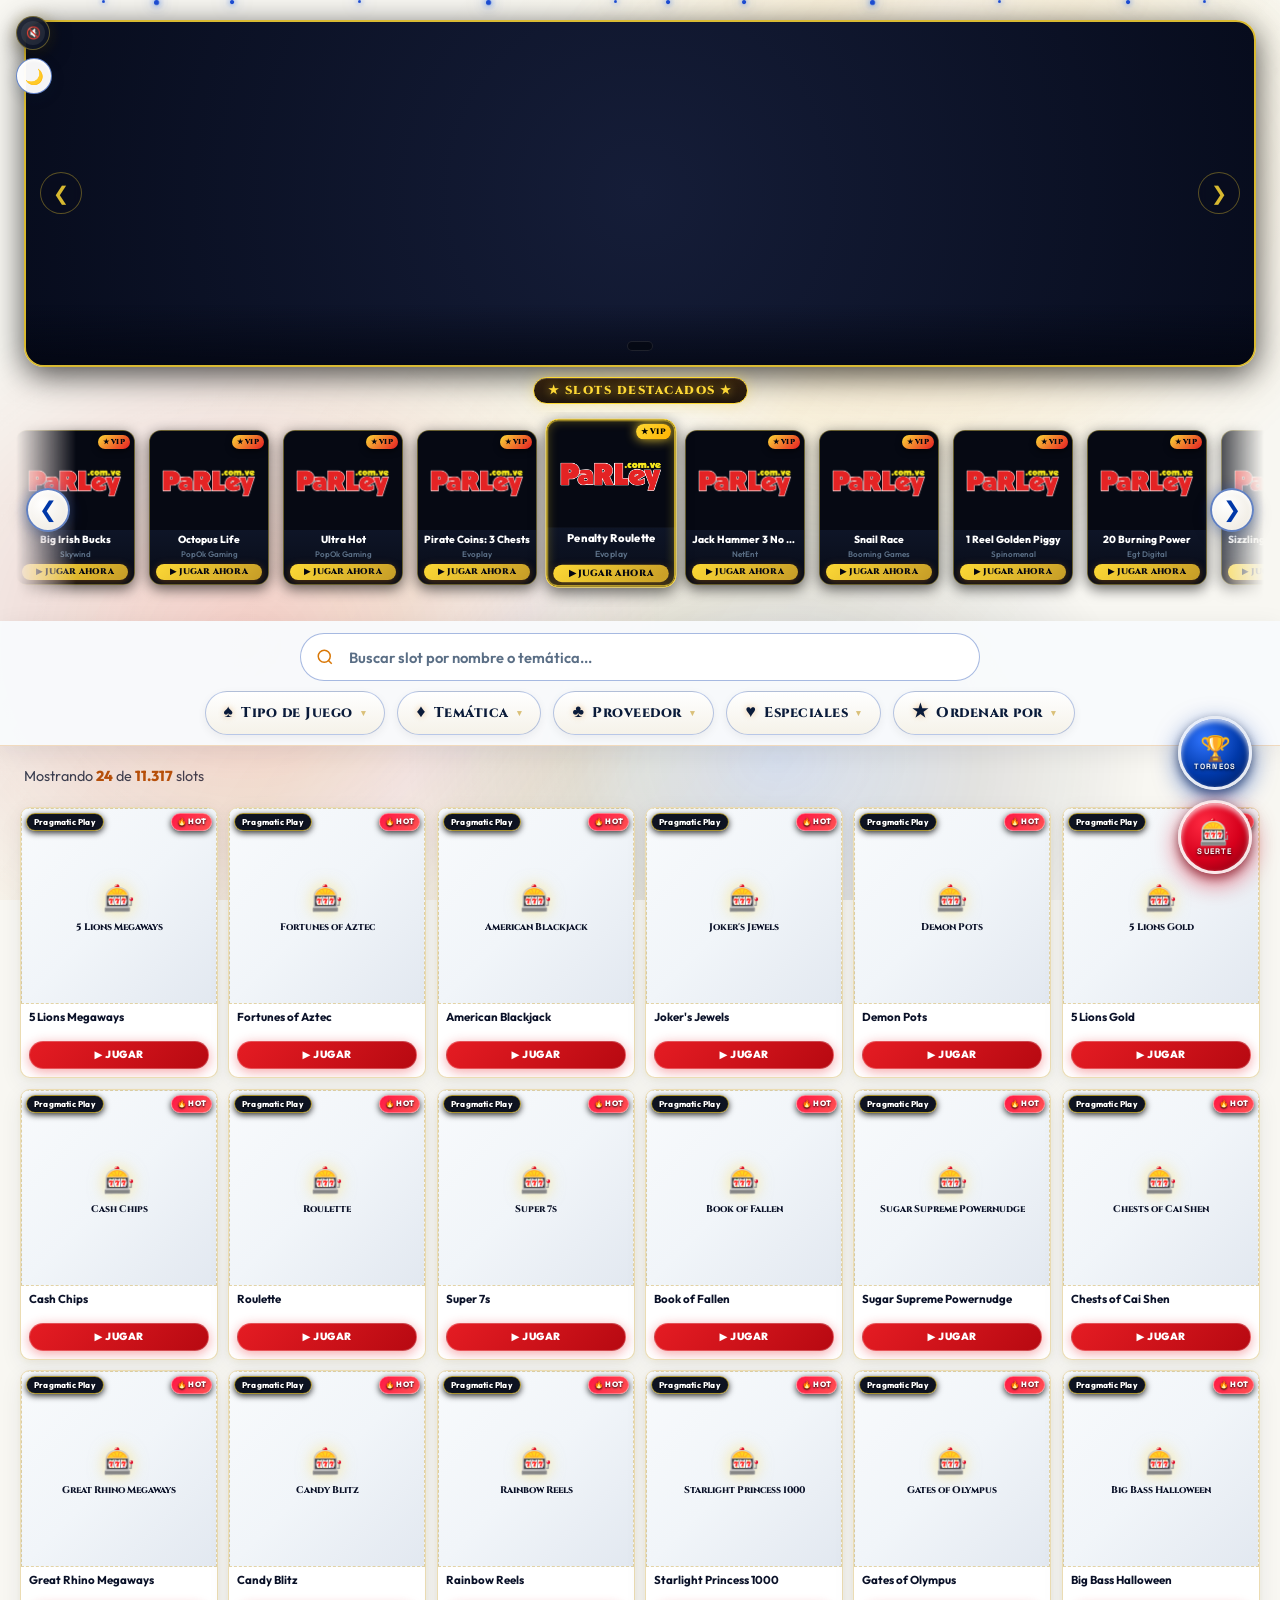
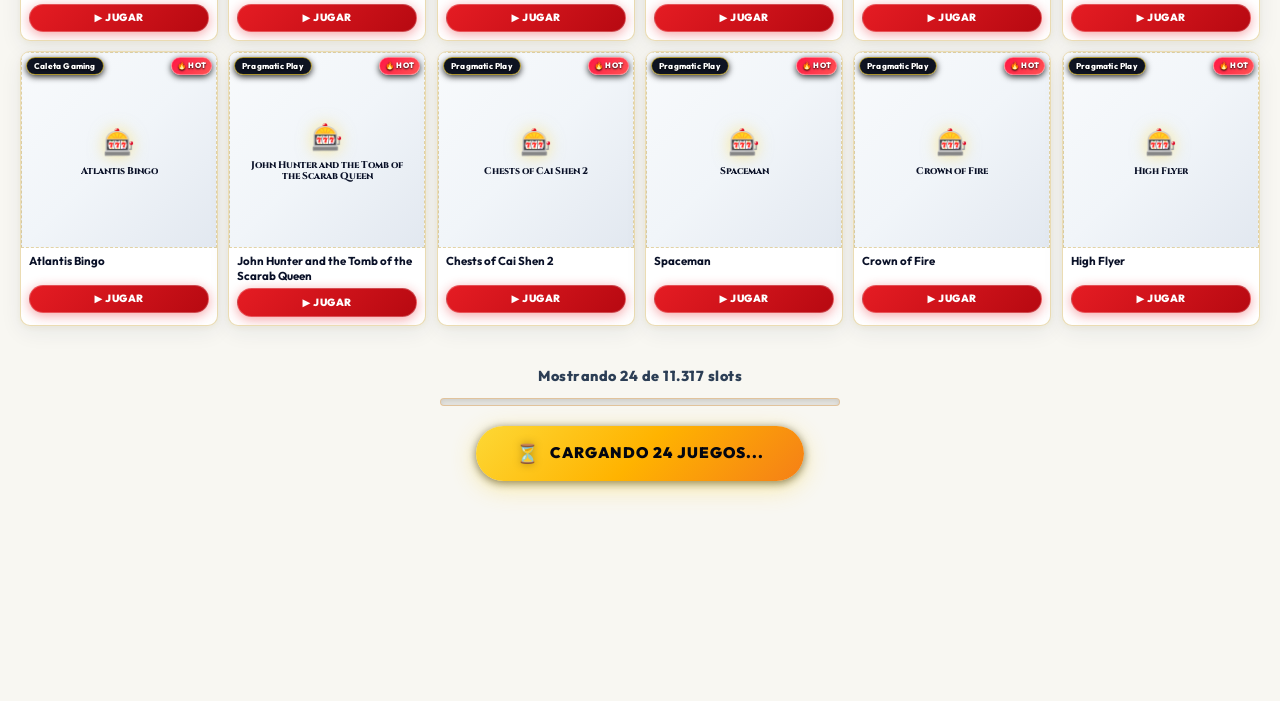
==== index.html @ 664b8c69 "chore: limpieza y correcciones de la revisión general 1. Workflow: sin ejecuciones simultáneas (conc" ====
<!DOCTYPE html>
<html lang="es">
<head>
  <meta charset="UTF-8">
  <meta name="viewport" content="width=device-width, initial-scale=1.0">
  <meta name="description" content="Parley.com.ve — Catálogo de slots de lujo. Encuentra tu tragamonedas favorito entre más de 2,000 títulos premium.">
  <title>Parley Slots — Catálogo Premium | Parley.com.ve</title>
  <link rel="shortcut icon" href="https://parley.la/themes/parley/assets/favicon.ico">
  <!-- ── Google Fonts: Cinzel (títulos), Outfit (UI), Space Grotesk (mono/logo) ── -->
  <link rel="preconnect" href="https://fonts.googleapis.com">
  <link rel="preconnect" href="https://fonts.gstatic.com" crossorigin>
  <link href="https://fonts.googleapis.com/css2?family=Cinzel:wght@700;800;900&family=Outfit:wght@400;500;600;700;800;900&family=Space+Grotesk:wght@700&display=swap" rel="stylesheet">


  <!-- ⚡ Inicialización Temprana de Tema (Anti-Parpadeo FOUC) -->
  <script>
    (function() {
      try {
        var savedTheme = localStorage.getItem('parley_theme');
        var isLight = savedTheme === 'light' || (!savedTheme && window.matchMedia && window.matchMedia('(prefers-color-scheme: light)').matches);
        if (isLight) {
          document.documentElement.setAttribute('data-theme', 'light');
        } else {
          document.documentElement.setAttribute('data-theme', 'dark');
        }
      } catch(e) {}
    })();
  </script>

  <!-- ⚡ Revelación Atómica Suave (Anti-Parpadeo FOUC & Cero Saltos) -->
  <script>
    (function() {
      function markReady() {
        if (document.body) document.body.classList.add('app-ready');
      }
      if (document.readyState === 'interactive' || document.readyState === 'complete') {
        setTimeout(markReady, 10);
      } else {
        document.addEventListener('DOMContentLoaded', markReady);
      }
      setTimeout(markReady, 250);
    })();
  </script>

  <!-- ⚡ Bootstrap Global Temprano de App (Blindaje de Clics Inmediatos) -->
  <script>
    window.App = window.App || {
      goSlide: function(){},
      nextSlide: function(){},
      prevSlide: function(){},
      filterByTag: function(){},
      filterByPopular: function(){},
      clearAll: function(){},
      openFortune: function(){},
      closeFortune: function(){},
      spinFortune: function(){},
      toggleAmbientAudio: function(){},
      toggleTheme: function(){},
      quickTournamentFilter: function(){},
      closeWelcomePopup: function(){}
    };
  </script>

  <style>
/* ══════════════════════════════════════════════════════════════
   PARLEY SLOTS — CATÁLOGO PREMIUM v3.0 (PRODUCTION STANDARD)
   - Sistema Dual de Tema: Modo Oscuro VIP & Modo Claro Ivory & Royal Gold
   - Atajo Flotante a Torneos Especiales con Scroll Cinemático
   - Badges de Proveedor de Ajuste Milimétrico y Truncado Seguro
   - Blindaje Anti-Fallas en Renderizado Móvil & Aceleración GPU 60-120 FPS
   ══════════════════════════════════════════════════════════════ */

/* ── RESET ────────────────────────────────────────────────── */
*,*::before,*::after{box-sizing:border-box;margin:0;padding:0}
html,body{overflow-x:hidden;max-width:100vw;width:100%;margin:0;padding:0}
body{opacity:0;transition:opacity 0.22s ease-in-out}
body.app-ready{opacity:1}

/* ── DESIGN TOKENS (MODO OSCURO / DEFAULT) ──────────────────── */
:root {
  --gold: #fdd835;
  --gold-metallic: linear-gradient(180deg, #ffe885 0%, #fdd835 40%, #c59b27 75%, #7a580a 100%);
  --gold-accent: #f59e0b;
  --red: #e51c23;
  --dark: #030611;
  --bg-page: #030611;
  --surface: rgba(13, 20, 38, 0.92);
  --surface-solid: #0d1426;
  --card-bg: rgba(13, 20, 38, 0.88);
  --card-border: rgba(212, 175, 55, 0.3);
  --card-shadow: 0 6px 18px rgba(0, 0, 0, 0.55);
  --card-hover-border: #fdd835;
  --card-hover-shadow: 0 14px 36px rgba(0,0,0,0.8), 0 0 20px rgba(253,216,53,0.35);
  --filter-bar-bg: rgba(3, 6, 17, 0.92);
  --filter-btn-bg: linear-gradient(180deg, rgba(30,15,40,0.95) 0%, rgba(13,20,38,0.95) 100%);
  --filter-btn-color: #e8d48b;
  --filter-btn-border: rgba(253, 216, 53, 0.4);
  --filter-dd-bg: linear-gradient(180deg, #121a30 0%, #0d1426 100%);
  --filter-dd-border: rgba(253, 216, 53, 0.4);
  --filter-dd-shadow: 0 24px 60px rgba(0,0,0,0.95), 0 0 40px rgba(0,0,0,0.5), 0 0 20px rgba(253,216,53,0.08);
  --search-box-bg: rgba(255, 255, 255, 0.07);
  --search-box-color: #ffffff;
  --search-box-border: rgba(253, 216, 53, 0.4);
  --search-focus-bg: rgba(255, 255, 255, 0.11);
  --gold-glow: rgba(253, 216, 53, 0.45);
  --red-glow: rgba(229, 28, 35, 0.55);
  --text-1: #ffffff;
  --text-2: rgba(248, 250, 252, 0.85);
  --text-3: rgba(248, 250, 252, 0.5);
  --scrollbar-track: rgba(4, 7, 18, 0.9);
  --max-w: 1400px;
}

/* ── DESIGN TOKENS (MODO CLARO — TEMPLO GRIEGO IMPERIAL & AZUL MYKONOS) ────── */
[data-theme="light"] {
  --dark: #f8f7f2;
  --bg-page: #f8f7f2;
  --bg-gradient: radial-gradient(circle at 50% 0%, #fbfaf6 0%, #f4f0e6 45%, #ece7dc 100%);
  --surface: rgba(255, 255, 255, 0.96);
  --surface-solid: #ffffff;
  --card-bg: #ffffff;
  --card-border: rgba(197, 155, 39, 0.35);
  --card-shadow: 0 6px 22px rgba(10, 37, 64, 0.07), 0 2px 6px rgba(197, 155, 39, 0.08);
  --card-hover-border: #0038a8;
  --card-hover-shadow: 0 14px 34px rgba(0, 56, 168, 0.14), 0 0 24px rgba(217, 119, 6, 0.28);
  --filter-bar-bg: rgba(248, 247, 242, 0.95);
  --filter-btn-bg: linear-gradient(180deg, #ffffff 0%, #f5f2e9 100%);
  --filter-btn-color: #0a1b3a;
  --filter-btn-border: rgba(0, 56, 168, 0.28);
  --filter-dd-bg: #ffffff;
  --filter-dd-border: rgba(0, 56, 168, 0.32);
  --filter-dd-shadow: 0 22px 50px rgba(10, 37, 64, 0.16), 0 0 20px rgba(197, 155, 39, 0.14);
  --search-box-bg: #ffffff;
  --search-box-color: #0a1b3a;
  --search-box-border: rgba(0, 56, 168, 0.35);
  --search-focus-bg: #ffffff;
  --gold-glow: rgba(217, 119, 6, 0.35);
  --blue-mykonos: #0038a8;
  --blue-mykonos-glow: rgba(0, 56, 168, 0.35);
  --red-glow: rgba(214, 0, 28, 0.35);
  --text-1: #0a1128;
  --text-2: #2c3e55;
  --text-3: #5a6e85;
  --scrollbar-track: rgba(235, 230, 220, 0.95);
}

/* ── BASE ─────────────────────────────────────────────────── */
body {
  font-family: 'Outfit', system-ui, sans-serif;
  background-color: var(--bg-page);
  color: var(--text-1);
  min-height: 100vh;
  line-height: 1.5;
  transition: background-color 0.3s ease, color 0.3s ease;
}
a{color:inherit;text-decoration:none}
button{cursor:pointer;border:none;background:none;font:inherit;color:inherit}
img{display:block;max-width:100%}
input,select{font:inherit;color:inherit}

/* ── SCROLLBAR ────────────────────────────────────────────── */
::-webkit-scrollbar{width:6px;height:6px}
::-webkit-scrollbar-track{background:var(--scrollbar-track)}
::-webkit-scrollbar-thumb{background:linear-gradient(180deg,#fdd835 0%,#e51c23 100%);border-radius:4px}

/* ── ATMÓSFERA VIP CASINO (OPCIÓN 1 - GPU ACCELERATED) ──────── */
.casino-atmosphere-wrap {
  position: fixed;
  inset: 0;
  width: 100vw;
  height: 100vh;
  overflow: hidden;
  pointer-events: none;
  z-index: 0;
}

.ambient-nebula {
  position: absolute;
  border-radius: 50%;
  pointer-events: none;
  transform: translate3d(0, 0, 0);
  backface-visibility: hidden;
  will-change: transform, opacity;
}

.nebula-gold {
  top: -140px;
  right: -100px;
  width: 900px;
  height: 700px;
  background: radial-gradient(ellipse at center, rgba(253, 216, 53, 0.20) 0%, rgba(245, 166, 35, 0.12) 30%, rgba(245, 166, 35, 0.04) 55%, rgba(3, 6, 17, 0) 70%);
  animation: orbitGold 16s ease-in-out infinite alternate;
}

.nebula-ruby {
  top: 30%;
  left: -180px;
  width: 850px;
  height: 750px;
  background: radial-gradient(ellipse at center, rgba(229, 28, 35, 0.18) 0%, rgba(183, 28, 28, 0.10) 35%, rgba(183, 28, 28, 0.03) 58%, rgba(3, 6, 17, 0) 70%);
  animation: orbitRuby 22s ease-in-out infinite alternate;
}

.nebula-sapphire {
  bottom: -160px;
  right: 10%;
  width: 750px;
  height: 600px;
  background: radial-gradient(ellipse at center, rgba(37, 99, 235, 0.16) 0%, rgba(15, 23, 42, 0.09) 38%, rgba(15, 23, 42, 0.03) 60%, rgba(3, 6, 17, 0) 70%);
  animation: orbitSapphire 18s ease-in-out infinite alternate;
}

.ambient-shimmer-beam {
  position: absolute;
  inset: -60%;
  width: 220%;
  height: 220%;
  background: linear-gradient(
    125deg,
    transparent 38%,
    rgba(253, 216, 53, 0.05) 47%,
    rgba(255, 255, 255, 0.09) 50%,
    rgba(253, 216, 53, 0.05) 53%,
    transparent 62%
  );
  pointer-events: none;
  will-change: transform;
  animation: sweepShimmer 12s cubic-bezier(0.4, 0, 0.2, 1) infinite;
}

/* Micro-chispas de Polvo Estelar — Rojo Rubí (Modo Oscuro VIP) & Azul Royale (Modo Claro) */
.gold-sparkle, .parley-sparkle {
  position: absolute;
  border-radius: 50%;
  background: #ff3344;
  box-shadow: 0 0 6px #ff1744, 0 0 14px rgba(229, 28, 35, 0.95), 0 0 22px rgba(213, 0, 0, 0.75);
  pointer-events: none;
  will-change: transform, opacity;
  animation: floatSparkle linear infinite;
  transition: background 0.4s ease, box-shadow 0.4s ease;
}
[data-theme="light"] .gold-sparkle, [data-theme="light"] .parley-sparkle {
  background: #1d4ed8;
  box-shadow: 0 0 6px #3b82f6, 0 0 14px rgba(29, 78, 216, 0.85), 0 0 20px rgba(30, 58, 138, 0.55);
}

@keyframes orbitGold {
  0%   { transform: translate3d(0, 0, 0) scale(1); opacity: 0.7; }
  50%  { transform: translate3d(-120px, 90px, 0) scale(1.2); opacity: 0.95; }
  100% { transform: translate3d(-50px, 160px, 0) scale(0.95); opacity: 0.65; }
}

@keyframes orbitRuby {
  0%   { transform: translate3d(0, 0, 0) scale(1); opacity: 0.65; }
  50%  { transform: translate3d(140px, -70px, 0) scale(1.18); opacity: 0.9; }
  100% { transform: translate3d(70px, 100px, 0) scale(0.92); opacity: 0.6; }
}

@keyframes orbitSapphire {
  0%   { transform: translate3d(0, 0, 0) scale(1); opacity: 0.55; }
  50%  { transform: translate3d(-90px, -80px, 0) scale(1.15); opacity: 0.8; }
  100% { transform: translate3d(80px, -40px, 0) scale(0.9); opacity: 0.55; }
}

@keyframes sweepShimmer {
  0%   { transform: translate3d(-60%, -60%, 0); opacity: 0; }
  12%  { opacity: 1; }
  45%  { transform: translate3d(35%, 35%, 0); opacity: 1; }
  58%  { transform: translate3d(60%, 60%, 0); opacity: 0; }
  100% { transform: translate3d(60%, 60%, 0); opacity: 0; }
}

@keyframes floatSparkle {
  0%   { transform: translate3d(0, 105vh, 0) scale(0.5); opacity: 0; }
  15%  { opacity: 0.95; }
  85%  { opacity: 0.95; }
  100% { transform: translate3d(30px, -10vh, 0) scale(1.3); opacity: 0; }
}

/* ══════════════════════════════════════════════════════════════
   PORTAL HEADER — Logo + Buscador
   ══════════════════════════════════════════════════════════════ */
.portal-header {
  position: relative;
  padding: 18px 24px 14px;
  text-align: center;
  z-index: 90;
}
.portal-logo-wrap {
  display: flex;
  justify-content: center;
  align-items: center;
  margin-bottom: 0;
}
.portal-logo-wrap img {
  height: 54px;
  width: auto;
  transform: translateZ(0);
}
.logo-fallback-brand{font-family:'Space Grotesk',sans-serif;font-weight:900;font-size:1.6rem;letter-spacing:-0.5px;display:flex;align-items:center}
.logo-brand-yellow{color:#fdd835;text-shadow:0 0 14px rgba(253,216,53,0.7)}
.logo-brand-red{color:#e51c23;text-shadow:0 0 14px rgba(229,28,35,0.7)}

/* ── HERO BANNER TOP ───────────────────────────────────────── */
.carousel-slide-link {
  display: block;
  width: 100%;
  height: 100%;
  cursor: pointer;
  text-decoration: none;
  transition: opacity 0.2s ease;
}
.carousel-slide-link:hover {
  opacity: 0.96;
}

/* ── UNIFIED POOL: SEARCH + FILTER BAR ─────────────────────── */
.filter-bar-sticky-wrapper {
  position: sticky;
  top: 0;
  z-index: 100;
  background: rgba(3, 6, 17, 0.96);
  border-bottom: 1px solid rgba(253, 216, 53, 0.2);
  box-shadow: 0 8px 32px rgba(0, 0, 0, 0.7);
  padding: 12px 0 10px;
  contain: layout style;
  transform: translateZ(0);
}
[data-theme="light"] .filter-bar-sticky-wrapper {
  background: rgba(248, 250, 252, 0.97);
  border-bottom: 1px solid rgba(217, 119, 6, 0.25);
  box-shadow: 0 6px 24px rgba(15, 23, 42, 0.08);
}
.portal-search-wrap {
  display: flex;
  justify-content: center;
  margin-bottom: 10px;
  padding: 0 20px;
}
.portal-search-box {
  position: relative;
  width: 100%;
  max-width: 680px;
}
.portal-search-box input {
  width: 100%;
  height: 48px;
  background: var(--search-box-bg);
  border: 1.5px solid var(--search-box-border);
  border-radius: 999px;
  padding: 0 46px 0 48px;
  color: var(--search-box-color);
  font-size: 0.92rem;
  font-weight: 600;
  transition: 0.25s ease;
}
.portal-search-box input:focus{
  outline: none;
  border-color: #fdd835;
  box-shadow: 0 0 28px var(--gold-glow);
  background: var(--search-focus-bg);
}
[data-theme="light"] .portal-search-box input:focus {
  border-color: #d97706;
}
.portal-search-box input::placeholder{color:var(--text-3)}
.portal-search-icon{position:absolute;left:16px;top:50%;transform:translateY(-50%);width:18px;height:18px;color:#fdd835;pointer-events:none}
[data-theme="light"] .portal-search-icon{color:#d97706}
.search-clear-btn {
  position: absolute;
  right: 14px;
  top: 50%;
  transform: translateY(-50%);
  width: 22px;
  height: 22px;
  border-radius: 50%;
  background: rgba(255,255,255,0.18);
  color: #fff;
  border: none;
  font-size: 11px;
  display: flex;
  align-items: center;
  justify-content: center;
  cursor: pointer;
  transition: background 0.2s ease;
}
[data-theme="light"] .search-clear-btn {
  background: rgba(0,0,0,0.08);
  color: #0a1128;
}
.search-clear-btn:hover {
  background: #e51c23;
  color: #fff;
}

.filter-bar {
  max-width: var(--max-w);
  margin: 0 auto;
  padding: 0 20px;
  display: flex;
  align-items: center;
  justify-content: center;
  gap: 12px;
  flex-wrap: wrap;
  position: relative;
}

.filter-btn {
  display: inline-flex;
  align-items: center;
  gap: 8px;
  padding: 9px 18px;
  border-radius: 999px;
  background: var(--filter-btn-bg);
  border: 1.5px solid var(--filter-btn-border);
  font-family: 'Cinzel', serif;
  font-size: 0.88rem;
  font-weight: 800;
  letter-spacing: 0.5px;
  cursor: pointer;
  transition: all 0.25s ease;
  position: relative;
  white-space: normal;
  word-break: normal;
  overflow-wrap: normal;
  hyphens: none;
  text-align: center;
  justify-content: center;
  line-height: 1.22;
  min-height: 44px;
  color: var(--filter-btn-color);
  text-shadow: 0 0 12px rgba(253,216,53,0.3);
  box-shadow: 0 4px 16px rgba(0,0,0,0.5), inset 0 1px 0 rgba(255,255,255,0.08);
}
[data-theme="light"] .filter-btn {
  text-shadow: none;
  box-shadow: 0 3px 10px rgba(15,23,42,0.06);
}
.filter-btn:hover {
  border-color: #fdd835;
  background: linear-gradient(180deg, rgba(50,25,60,0.98) 0%, rgba(20,28,50,0.98) 100%);
  color: #fdd835;
  text-shadow: 0 0 20px rgba(253,216,53,0.6);
  transform: translateY(-2px);
  box-shadow: 0 8px 24px rgba(0,0,0,0.6), 0 0 20px rgba(253,216,53,0.15), inset 0 1px 0 rgba(255,255,255,0.12);
}
[data-theme="light"] .filter-btn:hover {
  background: #ffffff;
  border-color: #d97706;
  color: #b45309;
  text-shadow: none;
  box-shadow: 0 6px 18px rgba(15,23,42,0.1), 0 0 14px rgba(217,119,6,0.15);
}
.filter-btn.active {
  border-color: #fdd835;
  background: linear-gradient(180deg, rgba(60,30,10,0.98) 0%, rgba(40,20,5,0.95) 100%);
  color: #fdd835;
  text-shadow: 0 0 18px rgba(253,216,53,0.7);
  box-shadow: 0 4px 20px rgba(0,0,0,0.5), 0 0 24px rgba(253,216,53,0.25), inset 0 1px 0 rgba(253,216,53,0.2);
}
[data-theme="light"] .filter-btn.active {
  background: linear-gradient(180deg, #fffbeb 0%, #fef3c7 100%);
  border-color: #d97706;
  color: #b45309;
  text-shadow: none;
  box-shadow: 0 4px 16px rgba(217,119,6,0.25);
}
.filter-btn .filter-icon {
  font-size: 1.1rem;
  filter: drop-shadow(0 0 4px rgba(253,216,53,0.5));
}
[data-theme="light"] .filter-btn .filter-icon {
  filter: drop-shadow(0 0 3px rgba(217,119,6,0.4));
}
.filter-btn .filter-arrow {
  font-size: 0.55rem;
  opacity: 0.6;
  transition: transform 0.2s ease;
  color: #c59b27;
}
.filter-btn.open .filter-arrow{transform:rotate(180deg)}

.filter-count-badge {
  display: inline-flex;
  align-items: center;
  justify-content: center;
  width: 20px;
  height: 20px;
  border-radius: 50%;
  background: linear-gradient(135deg, #fdd835 0%, #e51c23 100%);
  color: #fff;
  font-family: 'Outfit', sans-serif;
  font-size: 0.6rem;
  font-weight: 900;
  box-shadow: 0 2px 8px rgba(229,28,35,0.5);
}

.filter-dropdown {
  position: absolute;
  top: calc(100% + 10px);
  left: 50%;
  transform: translateX(-50%);
  min-width: 240px;
  max-width: 320px;
  background: var(--filter-dd-bg);
  border: 1.5px solid var(--filter-dd-border);
  border-radius: 16px;
  padding: 8px;
  z-index: 300;
  box-shadow: var(--filter-dd-shadow);
  display: none;
  animation: dropdownIn 0.22s ease;
  max-height: 340px;
  overflow-y: auto;
  scrollbar-width: thin;
  scrollbar-color: rgba(253,216,53,0.55) transparent;
}
.filter-dropdown.open{display:block}
@keyframes dropdownIn{from{opacity:0;transform:translateX(-50%) translateY(-10px)}to{opacity:1;transform:translateX(-50%) translateY(0)}}
.filter-dropdown::-webkit-scrollbar{width:4px}
.filter-dropdown::-webkit-scrollbar-track{background:transparent;margin:8px 0}
.filter-dropdown::-webkit-scrollbar-thumb{background:rgba(253,216,53,0.55);border-radius:999px}
.filter-dropdown::-webkit-scrollbar-thumb:hover{background:rgba(253,216,53,0.9)}

.dd-option {
  display: flex;
  align-items: center;
  gap: 10px;
  padding: 10px 14px;
  border-radius: 10px;
  cursor: pointer;
  transition: 0.2s ease;
  font-family: 'Cinzel', serif;
  font-size: 0.8rem;
  font-weight: 700;
  color: var(--text-2);
  user-select: none;
}
.dd-option:hover{
  background: rgba(253,216,53,0.14);
  color: #fff;
  text-shadow: 0 0 10px rgba(253,216,53,0.6);
  transform: translateX(4px);
}
.dd-option.selected{
  background: linear-gradient(90deg, rgba(253,216,53,0.22) 0%, rgba(229,28,35,0.12) 100%);
  color: #fdd835;
  border-left: 3px solid #fdd835;
  font-weight: 800;
}
.dd-option input[type="checkbox"]{
  appearance: none;
  -webkit-appearance: none;
  width: 16px;
  height: 16px;
  border: 1.5px solid rgba(253,216,53,0.5);
  border-radius: 4px;
  background: rgba(0,0,0,0.4);
  cursor: pointer;
  position: relative;
  flex-shrink: 0;
  transition: 0.2s ease;
}
.dd-option input[type="checkbox"]:checked{
  background: #fdd835;
  border-color: #fdd835;
  box-shadow: 0 0 8px var(--gold-glow);
}
.dd-option input[type="checkbox"]:checked::after{
  content: '✓';
  position: absolute;
  top: 50%;
  left: 50%;
  transform: translate(-50%,-50%);
  color: #030611;
  font-size: 11px;
  font-weight: 900;
}

/* Submenu navigation & transitions */
.dd-submenu-enter{animation:submenuFadeIn 0.22s cubic-bezier(0.16,1,0.3,1) forwards}
@keyframes submenuFadeIn{from{opacity:0;transform:translateX(8px)}to{opacity:1;transform:translateX(0)}}
.dd-option.dd-back{color:rgba(253,216,53,0.7);font-size:0.75rem;border-bottom:1px solid rgba(253,216,53,0.1);margin-bottom:4px;padding-bottom:12px}
.dd-option.dd-back:hover{background:rgba(253,216,53,0.05);color:#fdd835}
.dd-option.dd-has-sub{justify-content:space-between}
.dd-option.dd-has-sub:hover{background:rgba(253,216,53,0.1);color:#fff}

/* ══════════════════════════════════════════════════════════════
   HERO CAROUSEL — MARCO DORADO RESPONSIVE Y FLUIDO FULL-FRAME (ZERO-CLS)
   ══════════════════════════════════════════════════════════════ */
.hero-carousel-wrap{max-width:var(--max-w);margin:20px auto 0;padding:0 24px;width:100%;contain:layout style}
.hero-carousel{
  position:relative;
  width:100%;
  /* Proporción fija = el banner se ve completo, sin recortes, en cualquier ancho.
     PC / tablet: 32:9 (diseñar a 2560×720)  ·  Celular ≤600px: 16:9 (1280×720) */
  aspect-ratio:32/9;
  height:auto;
  min-height:0;
  border-radius:20px;
  overflow:hidden;
  border:2px solid rgba(253,216,53,0.85);
  box-shadow:0 8px 32px rgba(0, 0, 0, 0.7);
  touch-action:pan-y;
  user-select:none;
  background:radial-gradient(circle at center, #151d38 0%, #070c1d 100%);
  contain:layout style;
  transform:translateZ(0);
}
body.app-ready .carousel-skeleton {
  display: none !important;
}
.carousel-skeleton{
  position:absolute;
  inset:0;
  width:100%;
  height:100%;
  display:flex;
  align-items:center;
  justify-content:center;
  background:linear-gradient(90deg, rgba(255,255,255,0) 0%, rgba(253,216,53,0.06) 50%, rgba(255,255,255,0) 100%);
  background-size:200% 100%;
  animation:skeletonShimmer 2.2s infinite ease-in-out;
  z-index:2;
  pointer-events:none;
}
.carousel-slides{display:flex;width:100%;height:100%;transition:transform 0.5s cubic-bezier(0.25,1,0.5,1);will-change:transform}
.carousel-slide{flex:0 0 100%;width:100%;min-width:100%;max-width:100%;height:100%;position:relative;overflow:hidden;display:block;padding:0}
.carousel-banner-img{width:100%;height:100%;object-fit:cover;object-position:center;display:block;user-select:none;-webkit-user-drag:none;transition:opacity 0.25s ease}

/* Sombra gradiente inferior para legibilidad */
.carousel-overlay-bottom{position:absolute;bottom:0;left:0;right:0;height:60px;background:linear-gradient(to top,rgba(3,6,17,0.75) 0%,rgba(3,6,17,0) 100%);pointer-events:none;z-index:5}

/* Dots — centrados sobre la imagen con resguardo */
.carousel-nav{position:absolute;bottom:14px;left:50%;transform:translateX(-50%);display:flex;gap:8px;z-index:10;padding:4px 12px;border-radius:999px;background:rgba(0,0,0,0.35);backdrop-filter:blur(4px);border:1px solid rgba(255,255,255,0.1)}
.carousel-dot{width:10px;height:10px;border-radius:50%;background:rgba(255,255,255,0.45);cursor:pointer;transition:all 0.25s ease;border:1px solid rgba(255,255,255,0.2)}
.carousel-dot.active{width:28px;border-radius:999px;background:#fdd835;box-shadow:0 0 12px var(--gold-glow);border-color:#fdd835}

/* Flechas laterales de navegación */
.carousel-arrow{position:absolute;top:50%;transform:translateY(-50%);width:42px;height:42px;border-radius:50%;background:rgba(10,15,30,0.65);color:#fdd835;border:1px solid rgba(253,216,53,0.4);display:flex;align-items:center;justify-content:center;font-size:1.2rem;cursor:pointer;z-index:12;transition:all 0.25s ease;opacity:0.85;backdrop-filter:blur(4px)}
.carousel-arrow:hover{opacity:1;background:rgba(253,216,53,0.25);color:#fff;border-color:#fdd835;transform:translateY(-50%) scale(1.08)}
.carousel-arrow.prev{left:14px}
.carousel-arrow.next{right:14px}

/* ══════════════════════════════════════════════════════════════
   CARRUSEL DE SLOTS DESTACADOS — DESPLAZAMIENTO LIBRE (TOUCH & DRAG)
   ══════════════════════════════════════════════════════════════ */
.featured-slots-section {
  width: 100%;
  max-width: var(--max-w);
  margin: 10px auto 14px;
  padding: 0 16px;
  position: relative;
  z-index: 85;
}

.featured-slots-header {
  display: flex;
  align-items: center;
  justify-content: center;
  margin-bottom: 8px;
  width: 100%;
}

.featured-badge-title {
  display: inline-flex;
  align-items: center;
  gap: 6px;
  padding: 4px 14px;
  border-radius: 999px;
  background: linear-gradient(180deg, rgba(45,25,5,0.95) 0%, rgba(20,10,2,0.95) 100%);
  border: 1.5px solid #fdd835;
  box-shadow: 0 0 14px rgba(253,216,53,0.35), inset 0 1px 0 rgba(255,255,255,0.2);
  font-family: 'Cinzel', serif;
  font-size: 0.72rem;
  font-weight: 900;
  letter-spacing: 1.5px;
  color: #fdd835;
  text-transform: uppercase;
  text-shadow: 0 0 10px rgba(253,216,53,0.6);
}

.featured-free-scroll-container {
  width: 100%;
  overflow-x: auto;
  overflow-y: hidden;
  scroll-behavior: auto;
  scrollbar-width: none;
  cursor: grab;
  padding: 10px 4px 14px;
  user-select: none;
  -webkit-user-select: none;
  -webkit-touch-callout: none;
  touch-action: pan-y;
  overscroll-behavior-x: contain;
  /* Máscara de niebla lateral para entrada y salida ultra-armónica */
  -webkit-mask-image: linear-gradient(to right, transparent 0%, #000 36px, #000 calc(100% - 36px), transparent 100%);
  mask-image: linear-gradient(to right, transparent 0%, #000 36px, #000 calc(100% - 36px), transparent 100%);
}
@media (min-width: 768px) {
  .featured-free-scroll-container {
    -webkit-mask-image: linear-gradient(to right, transparent 0%, #000 60px, #000 calc(100% - 60px), transparent 100%);
    mask-image: linear-gradient(to right, transparent 0%, #000 60px, #000 calc(100% - 60px), transparent 100%);
  }
}
.featured-free-scroll-container::-webkit-scrollbar {
  display: none;
}
.featured-free-scroll-container.is-dragging {
  cursor: grabbing;
  scroll-behavior: auto;
}

.featured-free-track {
  display: inline-flex;
  gap: 14px;
  align-items: center;
  white-space: nowrap;
  padding: 8px 4px;
}

.featured-card {
  flex: 0 0 120px;
  width: 120px;
  height: 155px;
  border-radius: 12px;
  background: rgba(13, 20, 38, 0.94);
  border: 1.5px solid rgba(253, 216, 53, 0.35);
  overflow: hidden;
  position: relative;
  cursor: pointer;
  box-shadow: 0 4px 14px rgba(0,0,0,0.6);
  transition: transform 0.28s cubic-bezier(0.16, 1, 0.3, 1), border-color 0.25s ease;
  white-space: normal;
  will-change: transform;
  transform: translate3d(0, 0, 0);
  backface-visibility: hidden;
  -webkit-backface-visibility: hidden;
}

/* 🌟 Halo dorado de alto rendimiento mediante pseudo-elemento ::after con GPU compositing puro (0ms repaint) */
.featured-card::after {
  content: '';
  position: absolute;
  inset: 0;
  border-radius: 10px;
  border: 1.5px solid #fdd835;
  box-shadow: 0 0 18px rgba(253, 216, 53, 0.75), inset 0 0 10px rgba(253, 216, 53, 0.3);
  opacity: 0;
  pointer-events: none;
  transition: opacity 0.25s ease;
  will-change: opacity;
}

.featured-card.in-spotlight {
  transform: scale(1.09) translateY(-4px) translateZ(0);
  border-color: #fdd835;
  z-index: 10;
}

.featured-card.in-spotlight::after {
  opacity: 1;
}

.featured-card.in-spotlight .featured-badge-star {
  background: linear-gradient(135deg, #fdd835 0%, #ffb300 100%);
  color: #000;
  box-shadow: 0 0 10px rgba(253, 216, 53, 0.9);
}

.featured-card:hover {
  transform: translateY(-4px) scale(1.07) translateZ(0);
  border-color: #fdd835;
  z-index: 11;
}

.featured-card:hover::after {
  opacity: 0.85;
}

.featured-card-img-wrap {
  position: relative;
  width: 100%;
  height: 65%;
  overflow: hidden;
  background: #060913;
}

.featured-card-img {
  width: 100%;
  height: 100%;
  object-fit: cover;
  object-position: center;
  transition: transform 0.4s ease;
}

.featured-card:hover .featured-card-img {
  transform: scale(1.06);
}

.featured-badge-star {
  position: absolute;
  top: 4px;
  right: 4px;
  background: linear-gradient(135deg, #fdd835 0%, #e51c23 100%);
  color: #030611;
  font-family: 'Cinzel', serif;
  font-size: 0.45rem;
  font-weight: 900;
  padding: 1.5px 5px;
  border-radius: 999px;
  box-shadow: 0 2px 6px rgba(0,0,0,0.6);
  z-index: 5;
  letter-spacing: 0.3px;
}

.featured-card-body {
  padding: 4px 6px;
  display: flex;
  flex-direction: column;
  justify-content: space-between;
  height: 35%;
  background: linear-gradient(180deg, rgba(13,20,38,0.95) 0%, rgba(7,11,22,0.98) 100%);
}

.featured-card-title {
  font-family: 'Outfit', sans-serif;
  font-size: 0.64rem;
  font-weight: 800;
  color: #fff;
  white-space: nowrap;
  overflow: hidden;
  text-overflow: ellipsis;
  text-align: center;
  line-height: 1.1;
}

.featured-card:hover .featured-card-title {
  color: #fdd835;
  text-shadow: 0 0 8px rgba(253,216,53,0.5);
}

.featured-card-prov {
  font-size: 0.50rem;
  color: var(--text-3);
  text-align: center;
  font-weight: 600;
  white-space: nowrap;
  overflow: hidden;
  text-overflow: ellipsis;
  margin-top: 1px;
}

.featured-play-btn {
  display: flex;
  align-items: center;
  justify-content: center;
  width: 100%;
  padding: 4px 2px;
  margin-top: 2px;
  background: linear-gradient(135deg, #fdd835 0%, #c59b27 100%);
  color: #030611;
  border-radius: 999px;
  font-family: 'Cinzel', serif;
  font-size: 0.52rem;
  font-weight: 900;
  text-align: center;
  letter-spacing: 0.2px;
  white-space: nowrap;
  overflow: hidden;
  text-overflow: ellipsis;
  line-height: 1;
  box-shadow: 0 2px 8px var(--gold-glow);
  transition: all 0.22s ease;
}

.featured-play-btn:hover {
  transform: scale(1.04);
  box-shadow: 0 4px 14px rgba(253,216,53,0.8);
  background: linear-gradient(135deg, #fff59d 0%, #fdd835 100%);
}

@media (max-width: 768px) {
  .featured-card {
    flex: 0 0 100px;
    width: 100px;
    height: 135px;
  }
}

@media (max-width: 480px) {
  .featured-card {
    flex: 0 0 92px;
    width: 92px;
    height: 128px;
  }
  .featured-card-body {
    padding: 3px 4px;
  }
  .featured-card-title {
    font-size: 0.58rem;
  }
  .featured-card-prov {
    font-size: 0.46rem;
  }
  .featured-play-btn {
    font-size: 0.47rem;
    padding: 3px 2px;
    letter-spacing: 0px;
    white-space: nowrap;
  }
}


/* ── BUTTONS ──────────────────────────────────────────────── */
.btn{display:inline-flex;align-items:center;justify-content:center;gap:8px;padding:10px 22px;border-radius:999px;font-size:0.88rem;font-weight:800;transition:0.25s ease;white-space:nowrap;text-transform:uppercase;letter-spacing:0.5px}
.btn-primary{background:linear-gradient(135deg,#e51c23 0%,#b70911 100%);color:#fff;box-shadow:0 4px 20px var(--red-glow);border:1px solid rgba(255,255,255,0.25)}
.btn-primary:hover{transform:translateY(-2px);box-shadow:0 6px 28px rgba(229,28,35,0.8)}
.btn-gold{background:var(--gold-metallic);color:#040712;font-weight:900;box-shadow:0 4px 20px var(--gold-glow)}
.btn-gold:hover{transform:translateY(-2px);box-shadow:0 6px 28px rgba(253,216,53,0.8)}

/* ══════════════════════════════════════════════════════════════
   RESULTS BAR & CHIPS
   ══════════════════════════════════════════════════════════════ */
.results-bar{max-width:var(--max-w);margin:0 auto;padding:20px 24px 12px;display:flex;flex-wrap:wrap;align-items:center;gap:12px}
.result-count{font-size:0.9rem;color:var(--text-2)}
.result-count strong{color:#fdd835;font-weight:800}
[data-theme="light"] .result-count strong{color:#b45309}
.active-chips{display:flex;flex-wrap:wrap;gap:8px;align-items:center;flex:1}
.chip{display:inline-flex;align-items:center;gap:6px;padding:5px 12px;background:rgba(253,216,53,0.13);border:1px solid rgba(253,216,53,0.4);border-radius:999px;font-size:0.78rem;font-weight:700;color:#fdd835}
[data-theme="light"] .chip{background:rgba(217,119,6,0.12);border-color:rgba(217,119,6,0.35);color:#b45309}
.chip-x{width:16px;height:16px;border-radius:50%;display:inline-flex;align-items:center;justify-content:center;background:rgba(255,255,255,0.18);font-size:0.65rem;cursor:pointer;transition:0.2s ease}
[data-theme="light"] .chip-x{background:rgba(0,0,0,0.08);color:#0a1128}
.chip-x:hover{background:#e51c23;color:#fff}
.chip--clear-all{background:rgba(229,28,35,0.15);border-color:rgba(229,28,35,0.5);color:#e51c23;cursor:pointer}
.chip--clear-all:hover{background:rgba(229,28,35,0.3)}

/* ══════════════════════════════════════════════════════════════
   SLOTS GRID — Experimento 35% Micro-Cards (7 cols Desktop / 3 cols Móvil)
   ══════════════════════════════════════════════════════════════ */
.grid-wrap{max-width:var(--max-w);margin:0 auto;padding:8px 20px 140px}
.grid{display:grid;grid-template-columns:repeat(7,1fr);gap:12px}

@media(max-width:1400px){
  .grid{grid-template-columns:repeat(6,1fr);gap:10px}
}
@media(max-width:1024px){
  .grid{grid-template-columns:repeat(4,1fr);gap:10px}
}

/* ── CARD 35% MICRO-SCALE ─────────────────────────────────── */
.card {
  background: var(--card-bg);
  border: 1px solid var(--card-border);
  border-radius: 10px;
  overflow: hidden;
  transition: transform 0.2s cubic-bezier(0.16, 1, 0.3, 1), border-color 0.2s ease, box-shadow 0.2s ease;
  position: relative;
  box-shadow: var(--card-shadow);
  display: flex;
  flex-direction: column;
  contain: layout paint style;
  transform: translateZ(0);
  will-change: transform;
  backface-visibility: hidden;
}
.card.card-enter {
  animation: cardAppear 0.35s ease both;
}
.card:hover{
  transform: translateY(-4px) scale(1.025);
  border-color: var(--card-hover-border);
  box-shadow: var(--card-hover-shadow);
}
@keyframes cardAppear{from{opacity:0;transform:translateY(16px) scale(0.96)}to{opacity:1;transform:translateY(0) scale(1)}}

/* ── BLINDAJE DE FLUIDEZ 120 FPS EN SCROLLBAR ───────── */
html {
  scroll-behavior: auto !important;
}

/* [CORRECCIÓN IMÁGENES] 1:1 Image Wrapper — Suavizado HD por GPU */
.card-img-wrap {
  position: relative;
  aspect-ratio: 1 / 1;
  background: #090e1a;
  overflow: hidden;
  flex-shrink: 0;
}
[data-theme="light"] .card-img-wrap {
  background: #e2e8f0;
}
.card-img {
  width: 100%;
  height: 100%;
  object-fit: cover;
  object-position: center center;
  display: block;
  /* Suavizado bilineal/bicúbico nativo por GPU */
  image-rendering: auto;
  transform: translateZ(0);
  backface-visibility: hidden;
  transition: transform 0.45s ease, opacity 0.3s ease;
}
.card:hover .card-img{transform:scale(1.06) translateZ(0)}

/* 🎰 Placeholder de Lujo Blindado (Fallback 404 o Red Lenta) */
.card-img-placeholder {
  position: absolute;
  inset: 0;
  display: none;
  flex-direction: column;
  align-items: center;
  justify-content: center;
  gap: 4px;
  background: linear-gradient(135deg, #0f172a 0%, #1e1b4b 50%, #31103f 100%);
  color: #fdd835;
  font-size: 0.65rem;
  font-weight: 800;
  text-align: center;
  padding: 8px;
  z-index: 1;
  border: 1px dashed rgba(253,216,53,0.3);
}
[data-theme="light"] .card-img-placeholder {
  background: linear-gradient(135deg, #f8fafc 0%, #f1f5f9 50%, #e2e8f0 100%);
  color: #b45309;
  border: 1px dashed rgba(197,155,39,0.4);
}
.card-img-placeholder-icon {
  font-size: 1.6rem;
  filter: drop-shadow(0 0 8px rgba(253,216,53,0.5));
}
.card-img-placeholder-title {
  font-family: 'Cinzel', serif;
  font-size: 0.6rem;
  color: #ffffff;
  line-height: 1.18;
  max-width: 90%;
  display: -webkit-box;
  -webkit-line-clamp: 2;
  -webkit-box-orient: vertical;
  overflow: hidden;
}
[data-theme="light"] .card-img-placeholder-title {
  color: #0a1128;
}

/* Provider & Status Badges — Flexbox Bar con Ajuste Milimétrico y 0 Solapamientos */
.card-badges-bar {
  position: absolute;
  top: 5px;
  left: 5px;
  right: 5px;
  z-index: 5;
  display: flex;
  align-items: center;
  justify-content: space-between;
  gap: 4px;
  pointer-events: none;
}

.card-provider-badge {
  position: relative;
  top: auto;
  left: auto;
  flex: 0 1 auto;
  max-width: fit-content;
  min-width: 0;
  background: rgba(5, 10, 24, 0.96);
  border: 1px solid rgba(253, 216, 53, 0.65);
  border-radius: 999px;
  padding: 1.8px 7px;
  font-size: 0.52rem;
  font-weight: 800;
  color: #ffffff;
  letter-spacing: 0.2px;
  white-space: nowrap;
  overflow: hidden;
  text-overflow: ellipsis;
  box-shadow: 0 2px 6px rgba(0, 0, 0, 0.8);
  text-shadow: 0 1px 2px rgba(0, 0, 0, 0.9);
}

/* HOT badge — Flexbox item */
.badge-hot{position:relative;top:auto;right:auto;flex:0 0 auto;background:linear-gradient(135deg,#ff1744 0%,#ff5252 100%);color:#ffffff;font-size:0.48rem;font-weight:900;padding:1.8px 5px;border-radius:999px;text-transform:uppercase;letter-spacing:0.3px;border:1px solid rgba(255,255,255,0.35);box-shadow:0 2px 6px rgba(0,0,0,0.8);text-shadow:0 1px 2px rgba(0,0,0,0.9);animation:pulseHot 2s infinite;white-space:nowrap;transform:translateZ(0)}
@keyframes pulseHot{0%,100%{transform:scale(1)}50%{transform:scale(1.08)}}

/* NUEVO badge — Flexbox item */
.badge-new{position:relative;top:auto;right:auto;flex:0 0 auto;background:linear-gradient(135deg,#00e676 0%,#00b0ff 100%);color:#030a1c;font-size:0.48rem;font-weight:900;padding:1.8px 5px;border-radius:999px;text-transform:uppercase;letter-spacing:0.3px;border:1px solid rgba(255,255,255,0.45);box-shadow:0 2px 6px rgba(0,0,0,0.8);animation:pulseNew 2.5s ease-in-out infinite;white-space:nowrap;transform:translateZ(0)}
@keyframes pulseNew{0%,100%{transform:scale(1)}50%{transform:scale(1.06)}}

/* Card body — Micro-escalado y simetría perfecta */
.card-body{padding:6px 8px 8px;display:flex;flex-direction:column;gap:5px;flex:1;min-width:0}
.card-name{font-size:clamp(0.68rem, 0.9vw, 0.75rem);font-weight:700;color:var(--text-1);display:-webkit-box;-webkit-line-clamp:2;-webkit-box-orient:vertical;overflow:hidden;line-height:1.25;min-height:2.2em;transition:color 0.22s ease}
.card:hover .card-name{color:#fdd835}
[data-theme="light"] .card:hover .card-name{color:#b45309}

/* JUGAR button — siempre visible en micro-escala */
.btn-play-always{display:block;width:100%;padding:5.5px 0;background:linear-gradient(135deg,#e51c23 0%,#b70911 100%);color:#fff;border-radius:999px;font-size:0.65rem;font-weight:900;letter-spacing:0.5px;text-transform:uppercase;text-align:center;box-shadow:0 2.5px 12px rgba(229,28,35,0.4);border:1px solid rgba(255,255,255,0.25);transition:0.25s ease}
.btn-play-always:hover{transform:scale(1.03);box-shadow:0 4px 18px rgba(229,28,35,0.8)}

/* ── EMPTY STATE ──────────────────────────────────────────── */
.empty-state{text-align:center;padding:60px 24px;color:var(--text-3);display:none}
.empty-state.visible{display:block}
.empty-icon{font-size:3rem;margin-bottom:14px}
.empty-state h3{font-size:1.2rem;color:var(--text-2);margin-bottom:8px}
.empty-state p{font-size:0.9rem;margin-bottom:20px}

/* ── VIP LOAD MORE & CATALOG PROGRESS BAR (PARADIGMA 2: CONTROL TOTAL) ── */
.catalog-load-more-wrap {
  display: flex;
  flex-direction: column;
  align-items: center;
  justify-content: center;
  padding: 40px 20px 80px;
  gap: 20px;
  max-width: 440px;
  margin: 0 auto;
  text-align: center;
}

.catalog-progress-bar-container {
  width: 100%;
  display: flex;
  flex-direction: column;
  gap: 10px;
}

.catalog-progress-text {
  font-size: 0.90rem;
  font-weight: 800;
  color: var(--text-2);
  letter-spacing: 0.5px;
}

.catalog-progress-track {
  width: 100%;
  height: 8px;
  background: rgba(255, 255, 255, 0.08);
  border-radius: 999px;
  overflow: hidden;
  border: 1px solid rgba(253, 216, 53, 0.25);
  box-shadow: inset 0 2px 4px rgba(0,0,0,0.5);
}

[data-theme="light"] .catalog-progress-track {
  background: rgba(0, 0, 0, 0.08);
  border-color: rgba(217, 119, 6, 0.3);
  box-shadow: inset 0 2px 4px rgba(0,0,0,0.1);
}

.catalog-progress-fill {
  height: 100%;
  background: linear-gradient(90deg, #fdd835, #ffb300, #e51c23);
  border-radius: 999px;
  transition: width 0.35s cubic-bezier(0.16, 1, 0.3, 1);
  box-shadow: 0 0 12px rgba(253, 216, 53, 0.6);
}

.btn-load-more-vip {
  display: inline-flex;
  align-items: center;
  justify-content: center;
  gap: 10px;
  padding: 14px 40px;
  border-radius: 999px;
  background: linear-gradient(135deg, #fdd835 0%, #ffb300 50%, #f57f17 100%);
  border: none;
  color: #030611;
  font-size: 0.95rem;
  font-weight: 900;
  letter-spacing: 1px;
  cursor: pointer;
  box-shadow: 0 6px 24px rgba(253, 216, 53, 0.45), 0 2px 8px rgba(0, 0, 0, 0.6);
  transition: transform 0.22s ease, box-shadow 0.22s ease, filter 0.22s ease;
  text-transform: uppercase;
  outline: none;
  user-select: none;
}

.btn-load-more-vip:hover {
  transform: translateY(-3px) scale(1.03);
  box-shadow: 0 12px 32px rgba(253, 216, 53, 0.65), 0 4px 12px rgba(0, 0, 0, 0.8);
  filter: brightness(1.08);
}

.btn-load-more-vip:active {
  transform: translateY(1px) scale(0.98);
  box-shadow: 0 4px 14px rgba(253, 216, 53, 0.35);
}

.btn-load-more-icon {
  font-size: 1.15rem;
  filter: drop-shadow(0 0 4px rgba(0,0,0,0.3));
}

.catalog-all-loaded-badge {
  font-size: 0.88rem;
  font-weight: 800;
  color: #fdd835;
  letter-spacing: 1px;
  padding: 10px 24px;
  background: rgba(253, 216, 53, 0.1);
  border: 1px solid rgba(253, 216, 53, 0.3);
  border-radius: 999px;
  text-align: center;
}
[data-theme="light"] .catalog-all-loaded-badge {
  color: #b45309;
  background: rgba(217, 119, 6, 0.1);
}

/* ── RESPONSIVE DUAL ARCHITECTURE: VISIBILITY TOGGLES ── */
@media (max-width: 1023px) {
  .desktop-only {
    display: none !important;
  }
}
@media (min-width: 1024px) {
  .mobile-tablet-only {
    display: none !important;
  }
}

/* ── INFINITE SCROLL (MÓVIL & TABLET) ───────────────────────── */
#scroll-sentinel {
  height: 1px;
  width: 100%;
}
.scroll-loading {
  display: flex;
  justify-content: center;
  align-items: center;
  padding: 24px;
  gap: 10px;
  color: var(--text-3);
  font-size: 0.88rem;
  font-weight: 600;
}
.scroll-spinner {
  width: 22px;
  height: 22px;
  border: 3px solid rgba(253, 216, 53, 0.3);
  border-top-color: #fdd835;
  border-radius: 50%;
  animation: spinLoader 0.7s linear infinite;
  flex-shrink: 0;
}
@keyframes spinLoader {
  to { transform: rotate(360deg); }
}

body.is-fast-scrolling .grid,
body.is-fast-scrolling .card {
  pointer-events: none !important;
}
body.is-fast-scrolling .card {
  transition: none !important;
}

/* ── THEME TOGGLE WIDGET 3D (MODO CLARO / OSCURO) ────────── */
.theme-toggle-widget {
  position: fixed;
  top: 58px;
  left: 16px;
  z-index: 99999;
  display: flex;
  align-items: center;
  justify-content: center;
  width: 36px;
  height: 36px;
  border-radius: 50%;
  background: rgba(13, 20, 38, 0.96);
  border: 1.5px solid rgba(253, 216, 53, 0.5);
  box-shadow: 0 4px 14px rgba(0, 0, 0, 0.6), inset 0 2px 3px rgba(255, 255, 255, 0.35);
  cursor: pointer;
  user-select: none;
  contain: strict;
  transform: translateZ(0);
  will-change: transform;
  transition: transform 0.25s cubic-bezier(0.16, 1, 0.3, 1), border-color 0.25s, box-shadow 0.25s;
}
.theme-toggle-widget:hover {
  transform: scale(1.12);
  border-color: #fdd835;
  box-shadow: 0 6px 20px rgba(0, 0, 0, 0.7), 0 0 16px rgba(253, 216, 53, 0.5);
}
.theme-icon-wrap {
  display: flex;
  align-items: center;
  justify-content: center;
  font-size: 15px;
  line-height: 1;
  transition: transform 0.35s cubic-bezier(0.34, 1.56, 0.64, 1);
}
.theme-toggle-widget:active .theme-icon-wrap {
  transform: rotate(180deg) scale(0.85);
}
[data-theme="light"] .theme-toggle-widget {
  background: rgba(255, 255, 255, 0.96);
  border-color: rgba(0, 56, 168, 0.6);
  box-shadow: 0 4px 14px rgba(10, 37, 64, 0.16), inset 0 2px 3px rgba(255, 255, 255, 0.9);
}

/* ══════════════════════════════════════════════════════════════
   FABS 3D DE ÉLITE — IDENTIDAD OFICIAL PARLEY.COM.VE (AZUL Y ROJO)
   ══════════════════════════════════════════════════════════════ */

/* 🏆 FAB TORNEOS — AZUL ROYAL OFICIAL PARLEY 3D (100% GPU COMPOSITOR) */
.fab-tournament {
  position: fixed;
  bottom: 110px;
  right: 28px;
  z-index: 998;
  display: flex;
  flex-direction: column;
  align-items: center;
  justify-content: center;
  gap: 2px;
  width: 74px;
  height: 74px;
  border-radius: 50%;
  background: radial-gradient(circle at 35% 30%, #2f74ff 0%, #0038a8 55%, #001952 100%);
  color: #fff;
  font-size: 1.55rem;
  box-shadow: 0 8px 24px rgba(0, 56, 168, 0.65), 0 4px 10px rgba(0, 0, 0, 0.5), inset 0 3px 5px rgba(255, 255, 255, 0.7);
  border: 3.5px solid rgba(255, 255, 255, 0.9);
  cursor: pointer;
  user-select: none;
  contain: strict;
  transform: translateZ(0);
  will-change: transform;
  transition: transform 0.25s cubic-bezier(0.16, 1, 0.3, 1);
}
.fab-tournament::after {
  content: '';
  position: absolute;
  inset: -6px;
  border-radius: 50%;
  box-shadow: 0 0 32px rgba(47, 116, 255, 0.9), 0 0 16px rgba(0, 56, 168, 0.8);
  opacity: 0.3;
  pointer-events: none;
  animation: fabTournGlowGPU 3s ease-in-out infinite;
  will-change: opacity;
}
.fab-tournament:hover {
  transform: scale(1.12) translateY(-4px);
}
.fab-tournament:active {
  transform: scale(0.96);
}
.fab-tournament .fab-emoji {
  line-height: 1;
}
.fab-tournament .fab-label {
  font-family: 'Space Grotesk', sans-serif;
  font-size: 0.48rem;
  font-weight: 900;
  letter-spacing: 1.1px;
  color: #ffffff;
  text-transform: uppercase;
  line-height: 1;
  text-shadow: 0 1px 3px #000;
}
@keyframes fabTournGlowGPU {
  0%, 100% { opacity: 0.25; }
  50%      { opacity: 0.95; }
}
/* Estado inactivo del FAB: colecciones existen pero ninguna está activa */
.fab-tournament.fab-inactive {
  opacity: 0.52;
  cursor: default;
  filter: grayscale(0.4);
}
.fab-tournament.fab-inactive::after { animation: none; opacity: 0.1; }
.fab-tournament.fab-inactive:hover { transform: none; }
.fab-tournament.fab-inactive:active { transform: none; }

/* Panel contextual anclado al FAB de Torneos */
#tournamentPanel {
  position: fixed;
  bottom: 196px;
  right: 18px;
  z-index: 1100;
  background: linear-gradient(135deg, #0d1b3e 0%, #0a1428 100%);
  border: 1.5px solid rgba(47, 116, 255, 0.55);
  border-radius: 14px;
  padding: 16px 18px 14px;
  min-width: 210px;
  max-width: 260px;
  box-shadow: 0 8px 32px rgba(0,0,0,0.7), 0 0 20px rgba(47,116,255,0.2);
  animation: fadeInPanel 0.22s ease;
  color: #e8ecf5;
}
#tournamentPanel .tp-icon { font-size: 2rem; display: block; text-align: center; margin-bottom: 6px; }
#tournamentPanel .tp-title {
  font-family: 'Space Grotesk', sans-serif;
  font-size: 0.72rem;
  font-weight: 800;
  letter-spacing: 1.5px;
  text-transform: uppercase;
  color: #7fa8ff;
  text-align: center;
  margin-bottom: 8px;
}
#tournamentPanel .tp-message {
  font-size: 0.85rem;
  line-height: 1.45;
  text-align: center;
  color: #c8d4ee;
}
#tournamentPanel .tp-detail {
  font-size: 0.75rem;
  color: #7fa8ff;
  text-align: center;
  margin-top: 6px;
  font-weight: 600;
}
#tournamentPanel .tp-close {
  display: block;
  margin: 12px auto 0;
  background: rgba(47,116,255,0.18);
  border: 1px solid rgba(47,116,255,0.4);
  color: #aac0f5;
  border-radius: 8px;
  padding: 5px 16px;
  font-size: 0.72rem;
  cursor: pointer;
  font-family: 'Space Grotesk', sans-serif;
  letter-spacing: 0.8px;
}
#tournamentPanel .tp-close:hover { background: rgba(47,116,255,0.35); color: #fff; }
@keyframes fadeInPanel {
  from { opacity: 0; transform: translateY(10px) scale(0.96); }
  to   { opacity: 1; transform: translateY(0)  scale(1); }
}

/* 🎰 FAB SUERTE — ROJO PASIÓN OFICIAL PARLEY 3D (100% GPU COMPOSITOR) */
.fab-random {
  position: fixed;
  bottom: 26px;
  right: 28px;
  z-index: 998;
  display: flex;
  flex-direction: column;
  align-items: center;
  justify-content: center;
  gap: 2px;
  width: 74px;
  height: 74px;
  border-radius: 50%;
  background: radial-gradient(circle at 35% 30%, #ff2a42 0%, #d6001c 55%, #7a000f 100%);
  color: #fff;
  font-size: 1.6rem;
  box-shadow: 0 8px 24px rgba(214, 0, 28, 0.65), 0 4px 10px rgba(0, 0, 0, 0.5), inset 0 3px 5px rgba(255, 255, 255, 0.7);
  border: 3.5px solid rgba(255, 255, 255, 0.9);
  cursor: pointer;
  user-select: none;
  contain: strict;
  transform: translateZ(0);
  will-change: transform;
  transition: transform 0.25s cubic-bezier(0.16, 1, 0.3, 1);
}
.fab-random::after {
  content: '';
  position: absolute;
  inset: -6px;
  border-radius: 50%;
  box-shadow: 0 0 32px rgba(255, 42, 66, 0.9), 0 0 16px rgba(214, 0, 28, 0.8);
  opacity: 0.3;
  pointer-events: none;
  animation: fabRandomGlowGPU 2.8s ease-in-out infinite;
  will-change: opacity;
}
.fab-random:hover {
  transform: scale(1.12) translateY(-4px);
}
.fab-random:active {
  transform: scale(0.96);
}
.fab-random .fab-emoji {
  line-height: 1;
}
.fab-random .fab-label {
  font-family: 'Space Grotesk', sans-serif;
  font-size: 0.5rem;
  font-weight: 900;
  letter-spacing: 1.2px;
  color: #ffffff;
  text-transform: uppercase;
  line-height: 1;
  text-shadow: 0 1px 3px #000;
}
@keyframes fabRandomGlowGPU {
  0%, 100% { opacity: 0.25; }
  50%      { opacity: 0.95; }
}

/* ── FLECHAS LATERALES DE CONTROL — CARRUSEL DESTACADOS (SOLO PC) ── */
.featured-carousel-outer {
  position: relative;
  width: 100%;
  max-width: var(--max-w);
  margin: 0 auto;
  display: flex;
  align-items: center;
  contain: layout style;
  transform: translateZ(0);
}
.featured-arrow {
  display: none;
  position: absolute;
  top: 50%;
  transform: translateY(-50%);
  z-index: 60;
  width: 44px;
  height: 44px;
  border-radius: 50%;
  background: rgba(13, 20, 38, 0.96);
  border: 2px solid rgba(253, 216, 53, 0.7);
  box-shadow: 0 6px 18px rgba(0, 0, 0, 0.8), inset 0 2px 3px rgba(255, 255, 255, 0.4);
  color: #fdd835;
  font-size: 1.35rem;
  font-weight: 900;
  cursor: pointer;
  align-items: center;
  justify-content: center;
  transition: transform 0.25s cubic-bezier(0.16, 1, 0.3, 1), border-color 0.25s;
  user-select: none;
}
.featured-arrow-prev {
  left: 10px;
}
.featured-arrow-next {
  right: 10px;
}
.featured-arrow:hover {
  transform: translateY(-50%) scale(1.15);
  border-color: #ffffff;
  color: #ffffff;
  background: radial-gradient(circle at 35% 35%, #2a3a60, #10172e);
  box-shadow: 0 12px 32px rgba(0, 0, 0, 0.9), 0 0 24px rgba(253, 216, 53, 0.7), inset 0 2px 5px rgba(255, 255, 255, 0.7);
}
.featured-arrow:active {
  transform: translateY(-50%) scale(0.95);
}
[data-theme="light"] .featured-arrow {
  background: radial-gradient(circle at 35% 35%, #ffffff, #ece7dc);
  border-color: rgba(0, 56, 168, 0.6);
  color: #0038a8;
  box-shadow: 0 6px 20px rgba(10, 37, 64, 0.2), 0 0 14px rgba(0, 56, 168, 0.3), inset 0 2px 4px rgba(255, 255, 255, 0.95);
}
[data-theme="light"] .featured-arrow:hover {
  background: #ffffff;
  border-color: #0038a8;
  color: #d6001c;
  box-shadow: 0 10px 28px rgba(0, 56, 168, 0.35), 0 0 20px rgba(214, 0, 28, 0.4);
}
@media (min-width: 901px) {
  .featured-arrow {
    display: flex;
  }
}

/* ══════════════════════════════════════════════════════════════
   POP-UP MODAL COMERCIAL DE ENTRADA — FORMATO 4:5 VIP (CINEMATIC)
   ══════════════════════════════════════════════════════════════ */
.welcome-popup-overlay {
  position: fixed;
  inset: 0;
  z-index: 999999;
  display: flex;
  align-items: center;
  justify-content: center;
  background: rgba(3, 6, 17, 0.45);
  backdrop-filter: blur(6px);
  -webkit-backdrop-filter: blur(6px);
  padding: 16px;
  opacity: 0;
  pointer-events: none;
  transition: opacity 0.38s cubic-bezier(0.16, 1, 0.3, 1), backdrop-filter 0.38s ease;
  will-change: opacity, backdrop-filter;
}

.welcome-popup-overlay.active {
  opacity: 1;
  pointer-events: auto;
}

.welcome-popup-overlay.closing {
  opacity: 0;
  pointer-events: none;
  transition: opacity 0.28s cubic-bezier(0.4, 0, 0.2, 1);
}

.welcome-popup-card {
  position: relative;
  width: 100%;
  max-width: 440px;
  aspect-ratio: 4 / 5;
  max-height: 85vh;
  border-radius: 24px;
  overflow: hidden;
  border: 2.5px solid #fdd835;
  box-shadow: 0 25px 80px rgba(0, 0, 0, 0.95), 0 0 50px rgba(253, 216, 53, 0.45);
  transform: scale(0.88) translateY(28px);
  opacity: 0;
  filter: blur(4px);
  transition: transform 0.45s cubic-bezier(0.16, 1, 0.3, 1), opacity 0.38s cubic-bezier(0.16, 1, 0.3, 1), filter 0.38s ease;
  background: #080c1a;
  display: flex;
  flex-direction: column;
  will-change: transform, opacity, filter;
}

.welcome-popup-overlay.active .welcome-popup-card {
  transform: scale(1) translateY(0);
  opacity: 1;
  filter: blur(0);
}

.welcome-popup-overlay.closing .welcome-popup-card {
  transform: scale(0.95) translateY(-12px);
  opacity: 0;
  filter: blur(3px);
  transition: transform 0.28s cubic-bezier(0.4, 0, 0.2, 1), opacity 0.25s ease, filter 0.25s ease;
}

.welcome-popup-close {
  position: absolute;
  top: 14px;
  right: 14px;
  width: 38px;
  height: 38px;
  border-radius: 50%;
  background: rgba(8, 12, 24, 0.88);
  border: 1.5px solid rgba(253, 216, 53, 0.7);
  color: #fdd835;
  font-size: 1.15rem;
  font-weight: 900;
  display: flex;
  align-items: center;
  justify-content: center;
  cursor: pointer;
  z-index: 15;
  backdrop-filter: blur(8px);
  -webkit-backdrop-filter: blur(8px);
  transition: all 0.22s ease;
  box-shadow: 0 4px 16px rgba(0, 0, 0, 0.7);
}

.welcome-popup-close:hover {
  transform: scale(1.12);
  background: #e51c23;
  color: #ffffff;
  border-color: #ff5252;
  box-shadow: 0 0 16px rgba(229, 28, 35, 0.8);
}

.welcome-popup-link {
  display: block;
  width: 100%;
  height: 100%;
  text-decoration: none;
  cursor: pointer;
  position: relative;
}

.welcome-popup-img {
  width: 100%;
  height: 100%;
  object-fit: cover;
  object-position: center;
  display: block;
  user-select: none;
  -webkit-user-drag: none;
}

@media (max-width: 480px) {
  .welcome-popup-card {
    max-width: 90vw;
    max-height: 82vh;
    border-radius: 18px;
  }
  .welcome-popup-close {
    top: 10px;
    right: 10px;
    width: 34px;
    height: 34px;
    font-size: 1rem;
  }
}

/* ══════════════════════════════════════════════════════════════
   MODAL — BASE OVERLAY (ZERO RESIDUAL GPU OVERHEAD)
   ══════════════════════════════════════════════════════════════ */
.modal-overlay{position:fixed;inset:0;z-index:1000;background:rgba(0,0,0,0.85);backdrop-filter:blur(16px);-webkit-backdrop-filter:blur(16px);display:none;align-items:center;justify-content:center;padding:16px;opacity:0;pointer-events:none;transition:opacity 0.25s ease;overflow-y:auto}
.modal-overlay.open{display:flex;opacity:1;pointer-events:auto}

/* ══════════════════════════════════════════════════════════════
   PARLEY FORTUNE — SIMULADOR DE TRAGAMONEDAS REALISTA
   Gabinete 3D Las Vegas · 1 Tambor · Palanca · Broadway Marquee
   [BLINDAJE RESPONSIVE UNIVERSAL]
   ══════════════════════════════════════════════════════════════ */

/* ── Cabinet Container ────────────────────────────────────── */
.fortune-cabinet {
  position: relative;
  width: 100%;
  max-width: 600px;
  max-height: 90vh;
  overflow-y: auto;
  background: linear-gradient(180deg, #1a0e2e 0%, #0d0a1a 40%, #0a0612 100%);
  border: 3px solid #b8860b;
  border-radius: 24px;
  box-shadow:
    0 0 60px rgba(253,216,53,0.15),
    0 40px 80px rgba(0,0,0,0.95),
    inset 0 2px 0 rgba(255,255,255,0.1),
    inset 0 -2px 0 rgba(0,0,0,0.5);
  transform: scale(0.92);
  transition: transform 0.3s ease;
  margin: auto;
}
.fortune-cabinet::-webkit-scrollbar{width:4px}
.fortune-cabinet::-webkit-scrollbar-thumb{background:#b8860b;border-radius:4px}
.modal-overlay.open .fortune-cabinet{transform:scale(1)}

/* Close button */
.cabinet-close{position:absolute;top:14px;right:14px;width:36px;height:36px;border-radius:50%;background:rgba(0,0,0,0.6);color:var(--text-2);display:flex;align-items:center;justify-content:center;font-size:1.1rem;z-index:50;transition:0.25s ease;cursor:pointer;border:1px solid rgba(255,255,255,0.15)}
.cabinet-close:hover{background:#e51c23;color:#fff;border-color:#e51c23}

/* ── Broadway Marquee — Letrero luminoso ─────────────────── */
.cabinet-marquee {
  position: relative;
  padding: 16px 20px 12px;
  text-align: center;
  background: linear-gradient(180deg, rgba(40,20,5,0.95) 0%, rgba(25,12,2,0.95) 100%);
  border-bottom: 2px solid #b8860b;
  border-radius: 21px 21px 0 0;
}

/* Bombillas Broadway */
.marquee-bulbs{display:flex;justify-content:center;gap:10px;padding:4px 0}
.b-bulb {
  width: 10px;
  height: 10px;
  border-radius: 50%;
  box-shadow: 0 0 6px currentColor, 0 0 12px currentColor;
}
.b-bulb.gold{background:#fdd835;color:#fdd835;animation:bulbFlicker 1.2s ease-in-out infinite}
.b-bulb.red{background:#e51c23;color:#e51c23;animation:bulbFlicker 1.2s ease-in-out infinite 0.6s}
@keyframes bulbFlicker{0%,100%{opacity:1;box-shadow:0 0 8px currentColor,0 0 16px currentColor}50%{opacity:0.4;box-shadow:0 0 3px currentColor}}

/* Título de marquesina */
.marquee-title {
  font-family: 'Cinzel', serif;
  font-size: 1.5rem;
  font-weight: 900;
  letter-spacing: 3px;
  text-transform: uppercase;
  background: var(--gold-metallic);
  -webkit-background-clip: text;
  -webkit-text-fill-color: transparent;
  filter: drop-shadow(0 0 16px rgba(253,216,53,0.6));
  margin: 6px 0 2px;
  line-height: 1.3;
}
.marquee-subtitle{font-size:0.78rem;color:var(--text-3);font-weight:600}

/* ── Neon Side Strips ────────────────────────────────────── */
.neon-strip{position:absolute;top:0;bottom:0;width:5px;z-index:2}
.neon-strip-l{left:-3px;background:linear-gradient(180deg,#fdd835,#e51c23,#fdd835,#e51c23,#fdd835);border-radius:4px 0 0 4px;box-shadow:0 0 12px rgba(253,216,53,0.6);animation:neonPulse 3s ease-in-out infinite}
.neon-strip-r{right:-3px;background:linear-gradient(180deg,#e51c23,#fdd835,#e51c23,#fdd835,#e51c23);border-radius:0 4px 4px 0;box-shadow:0 0 12px rgba(229,28,35,0.6);animation:neonPulse 3s ease-in-out infinite 1.5s}
@keyframes neonPulse{0%,100%{opacity:1}50%{opacity:0.5}}

/* ── Reel Window — Ventana del tambor ────────────────────── */
.reel-window {
  position: relative;
  margin: 20px 28px;
  height: 270px;
  background: #000;
  border: 3px solid #b8860b;
  border-radius: 16px;
  overflow: hidden;
  box-shadow: inset 0 0 40px rgba(0,0,0,0.9), 0 0 20px rgba(0,0,0,0.5);
}
.reel-window::before{content:'';position:absolute;top:0;left:0;right:0;height:70px;background:linear-gradient(180deg,rgba(0,0,0,0.9) 0%,transparent 100%);z-index:5;pointer-events:none}
.reel-window::after{content:'';position:absolute;bottom:0;left:0;right:0;height:70px;background:linear-gradient(0deg,rgba(0,0,0,0.9) 0%,transparent 100%);z-index:5;pointer-events:none}

/* Línea de pago central */
.reel-payline{position:absolute;top:50%;left:0;right:0;transform:translateY(-50%);height:3px;background:linear-gradient(90deg,transparent 0%,#fdd835 15%,#fdd835 85%,transparent 100%);z-index:6;pointer-events:none;box-shadow:0 0 12px rgba(253,216,53,0.8)}
.reel-payline::before,.reel-payline::after{content:'';position:absolute;top:-8px;width:18px;height:18px;background:#fdd835;clip-path:polygon(50% 0%,100% 100%,0% 100%);box-shadow:0 0 10px rgba(253,216,53,0.8)}
.reel-payline::before{left:-4px;transform:rotate(-90deg)}
.reel-payline::after{right:-4px;transform:rotate(90deg)}

/* Track del tambor */
.reel-track {
  display: flex;
  flex-direction: column;
  will-change: transform;
}

.reel-symbol {
  height: 135px;
  width: 100%;
  display: flex;
  align-items: center;
  justify-content: center;
  padding: 8px;
  flex-shrink: 0;
}
.reel-symbol-wrap {
  position: relative;
  width: 120px;
  height: 120px;
  display: flex;
  align-items: center;
  justify-content: center;
}
.reel-symbol img {
  width: 100%;
  height: 100%;
  object-fit: cover;
  object-position: center top;
  border-radius: 12px;
  border: 2px solid rgba(184,134,11,0.5);
  box-shadow: 0 4px 20px rgba(0,0,0,0.7);
  transform: translateZ(0);
  backface-visibility: hidden;
  image-rendering: auto;
  position: relative;
  z-index: 2;
}
.reel-symbol-ph {
  position: absolute;
  inset: 0;
  border-radius: 12px;
  background: linear-gradient(135deg, #1e1b4b 0%, #31103f 100%);
  border: 2px solid rgba(253,216,53,0.4);
  display: flex;
  align-items: center;
  justify-content: center;
  color: #fdd835;
  font-size: 1.6rem;
  box-shadow: inset 0 0 15px rgba(253,216,53,0.2);
  z-index: 1;
}

/* ── Lever — Palanca lateral (solo desktop) ───────────────── */
.cabinet-lever {
  position: absolute;
  right: -36px;
  top: 50%;
  transform: translateY(-50%);
  display: flex;
  flex-direction: column;
  align-items: center;
  cursor: pointer;
  z-index: 10;
  transition: transform 0.15s ease;
}
.cabinet-lever:active{transform:translateY(-40%)}
.lever-ball{width:32px;height:32px;border-radius:50%;background:radial-gradient(circle at 35% 35%,#ff6b6b,#e51c23,#8b0000);border:2px solid #fdd835;box-shadow:0 4px 16px rgba(229,28,35,0.8),inset 0 -4px 8px rgba(0,0,0,0.4);transition:0.15s ease}
.cabinet-lever:hover .lever-ball{box-shadow:0 4px 24px rgba(229,28,35,1),0 0 20px rgba(253,216,53,0.5)}
.lever-shaft{width:8px;height:80px;background:linear-gradient(90deg,#888,#ddd,#999);border-radius:4px;box-shadow:inset -2px 0 4px rgba(0,0,0,0.4)}
.lever-plate{width:28px;height:12px;background:linear-gradient(180deg,#c59b27,#7a580a);border-radius:0 0 6px 6px;box-shadow:0 4px 8px rgba(0,0,0,0.5)}

/* ── Control Panel ────────────────────────────────────────── */
.cabinet-controls {
  padding: 16px 28px 16px;
  display: flex;
  flex-direction: column;
  gap: 12px;
  align-items: center;
}

/* SPIN button — grande, rojo, con borde dorado */
.spin-btn {
  width: 100%;
  max-width: 360px;
  padding: 16px 0;
  background: radial-gradient(circle at 38% 32%, #ff6b6b 0%, #e51c23 40%, #8b0000 100%);
  color: #fff;
  border-radius: 16px;
  font-family: 'Cinzel', serif;
  font-size: 1.2rem;
  font-weight: 900;
  letter-spacing: 3px;
  text-transform: uppercase;
  box-shadow: 0 6px 28px rgba(229,28,35,0.8), inset 0 2px 6px rgba(255,255,255,0.3);
  border: 3px solid #fdd835;
  cursor: pointer;
  transition: 0.2s ease;
  text-shadow: 0 2px 8px rgba(0,0,0,0.5);
}
.spin-btn:hover{transform:scale(1.03);box-shadow:0 10px 38px rgba(229,28,35,0.95),0 0 40px rgba(253,216,53,0.5)}
.spin-btn:active{transform:scale(0.97)}
.spin-btn.spinning{animation:spinBtnGlow 0.18s ease-in-out infinite;pointer-events:none}
@keyframes spinBtnGlow{0%,100%{box-shadow:0 6px 24px rgba(229,28,35,0.7)}50%{box-shadow:0 6px 36px rgba(253,216,53,0.9),0 0 50px rgba(253,216,53,0.5)}}

/* ── Coin Tray ────────────────────────────────────────────── */
.cabinet-coin-tray{padding:8px 28px 14px;display:flex;justify-content:center;gap:5px}
.deco-coin{width:14px;height:14px;border-radius:50%;background:radial-gradient(circle at 35% 35%,#fff59d,#fdd835,#c59b27);box-shadow:0 2px 6px rgba(0,0,0,0.5);animation:coinGlint 3s ease-in-out infinite}
.deco-coin:nth-child(even){animation-delay:0.5s}
.deco-coin:nth-child(3n){animation-delay:1s}
@keyframes coinGlint{0%,100%{opacity:0.6;transform:scale(1)}50%{opacity:1;transform:scale(1.1)}}

/* ── Result — Resultado de la tirada ──────────────────────── */
.fortune-result{display:none;flex-direction:column;align-items:center;gap:14px;padding:12px 28px 20px;animation:fadeInUp 0.5s ease}
.fortune-result.visible{display:flex}
@keyframes fadeInUp{from{opacity:0;transform:translateY(20px)}to{opacity:1;transform:translateY(0)}}

.fortune-result-img{width:150px;height:150px;border-radius:16px;overflow:hidden;border:3px solid #fdd835;box-shadow:0 10px 40px rgba(0,0,0,0.8),0 0 30px rgba(253,216,53,0.4);flex-shrink:0}
.fortune-result-img img{width:100%;height:100%;object-fit:cover;object-position:center top}
.fortune-result-name{font-family:'Cinzel',serif;font-size:1.15rem;font-weight:900;color:#fff;text-align:center;text-shadow:0 0 12px rgba(253,216,53,0.4)}
.fortune-result-provider{font-size:0.8rem;color:#fdd835;font-weight:700;padding:3px 14px;border:1px solid rgba(253,216,53,0.35);border-radius:999px;background:rgba(253,216,53,0.1)}
.fortune-result-actions{display:flex;gap:10px;width:100%;max-width:380px;flex-wrap:wrap}
.fortune-result-actions .btn{flex:1;min-width:120px;font-size:0.82rem;padding:10px 16px}

/* ── Confetti ─────────────────────────────────────────────── */
.confetti-container{position:absolute;inset:0;pointer-events:none;overflow:hidden;z-index:50;border-radius:24px}
.confetti-piece{position:absolute;width:8px;height:14px;top:-20px;animation:confettiFall linear forwards;opacity:0.9}
@keyframes confettiFall{0%{transform:translateY(0) rotate(0deg);opacity:1}100%{transform:translateY(calc(100vh)) rotate(720deg);opacity:0}}

/* ══════════════════════════════════════════════════════════════
   BLINDAJE RESPONSIVE UNIVERSAL (ZERO-CLS)
   ══════════════════════════════════════════════════════════════ */
@media(max-width:1024px){
  .grid{grid-template-columns:repeat(3,1fr)}
  .cabinet-lever{display:none}
  /* C-04: el carrusel conserva su proporción 32:9 (ver .hero-carousel) */
}
@media(max-width:768px){
  .portal-header{padding:18px 16px 0}
  .portal-logo-wrap img{height:42px}
  .portal-search-box input{height:46px;font-size:0.88rem;padding:0 16px 0 46px}
  /* C-04: carousel full-frame móvil bloqueado */
  .hero-carousel-wrap{padding:0 12px;margin-top:14px}
  .carousel-nav{left:50%;transform:translateX(-50%);bottom:10px;right:auto;padding:3px 8px;gap:6px}
  .results-bar{padding:14px 12px 10px;flex-direction:column;align-items:flex-start}
  .grid-wrap{padding:8px 12px 160px}
  /* C-02: Filter Bar — grid 2×2 + 1 centrado (móvil) */
  .filter-bar{padding:10px 12px;gap:8px;display:grid;grid-template-columns:repeat(2,1fr);justify-content:unset}
  .filter-btn-wrap{width:100%;position:relative}
  .filter-btn{padding:10px 4px;font-size:0.73rem;letter-spacing:0.2px;border-radius:10px;width:100%;justify-content:center}
  /* Último botón (Ordenar) — centrado en fila propia */
  .filter-btn-wrap:last-child{grid-column:1/-1;display:flex;justify-content:center}
  .filter-btn-wrap:last-child .filter-btn{width:auto;min-width:160px;max-width:260px}

  /* BLINDAJE DROPDOWNS MÓVIL: Evitar que desborden fuera de la pantalla en teléfonos */
  .filter-dropdown{max-width:calc(100vw - 24px);min-width:270px}
  /* Botones de columna izquierda (Tipo de Juego, Proveedor): alinear al borde izquierdo */
  .filter-btn-wrap:nth-child(odd) .filter-dropdown{left:0 !important;right:auto !important;transform:none !important}
  /* Botones de columna derecha (Temática, Especiales): alinear al borde derecho */
  .filter-btn-wrap:nth-child(even) .filter-dropdown{right:0 !important;left:auto !important;transform:none !important}
  /* Botón centrado inferior (Ordenar): alinear al centro */
  .filter-btn-wrap:last-child .filter-dropdown{left:50% !important;right:auto !important;transform:translateX(-50%) !important}

  .cabinet-lever{display:none}
  .fortune-cabinet{max-width:100%;border-radius:18px;max-height:92vh}
  .reel-window{margin:14px 14px;height:220px}
  .reel-symbol{height:110px}
  .reel-symbol-wrap{width:95px;height:95px}
  .reel-symbol img{width:100%;height:100%}
  .marquee-title{font-size:1.1rem;letter-spacing:1.5px}
  .cabinet-controls{padding:12px 14px 12px}
  .fortune-result-img{width:120px;height:120px}
  .cabinet-coin-tray{padding:4px 14px 8px}

  .fab-tournament{bottom:88px;right:20px;width:60px;height:60px;font-size:1.2rem}
  .fab-random{bottom:20px;right:20px;width:60px;height:60px;font-size:1.2rem}
}
@media(max-width:600px){
  .theme-toggle-widget{top:52px;left:12px}
}
@media(max-width:599px){
  .grid{grid-template-columns:repeat(3,1fr);gap:8px}
  .card-body{padding:5px 6px 6px;gap:4px}
  .card-name{font-size:0.64rem;-webkit-line-clamp:2;min-height:2.1em;line-height:1.2}
  .btn-play-always{font-size:0.58rem;padding:4.5px 0}
  .card-provider-badge{padding:1.5px 4.5px;font-size:0.45rem;max-width:calc(100% - 42px)}
  .badge-new, .badge-hot{padding:1.5px 4.5px;font-size:0.44rem}
  .reel-window{height:180px}
  .reel-symbol{height:90px}
  .reel-symbol-wrap{width:75px;height:75px}
  .reel-symbol img{width:100%;height:100%;border-radius:8px}
  .spin-btn{font-size:0.95rem;padding:12px 0;max-width:100%}
  .fortune-result-name{font-size:0.95rem}
}
/* Celular: imagen móvil propia en formato 16:9 (mismo corte que BANNER_MOBILE_MQ) */
@media(max-width:600px){
  .hero-carousel{aspect-ratio:16/9}
}
@media(max-height:650px){
  .fortune-cabinet{max-height:96vh}
  .reel-window{height:160px;margin:10px 14px}
  .reel-symbol{height:80px}
  .reel-symbol img{width:70px;height:70px}
  .cabinet-marquee{padding:10px 14px 8px}
  .marquee-title{font-size:1rem}
  .spin-btn{padding:10px 0;font-size:0.9rem}
}

/* 🎵 Casino Ambient Sound Widget — Retractable Auto-Collapsing Circle Pill (GPU Accelerated 60 FPS) */
.ambient-sound-widget {
  position: fixed;
  top: 16px;
  left: 16px;
  z-index: 99999;
  display: flex;
  align-items: center;
  gap: 0px;
  background: rgba(13, 20, 38, 0.88);
  backdrop-filter: blur(12px);
  -webkit-backdrop-filter: blur(12px);
  border: 1px solid rgba(253, 216, 53, 0.35);
  box-shadow: 0 4px 20px rgba(0, 0, 0, 0.5), 0 0 15px rgba(253, 216, 53, 0.15);
  padding: 4px;
  border-radius: 999px;
  cursor: pointer;
  user-select: none;
  overflow: hidden;
  width: 34px;
  max-width: 34px; /* Reposo: Círculo de 34px estricto */
  height: 34px;
  box-sizing: border-box;
  transform: translate3d(0,0,0);
  will-change: transform, max-width;
  contain: layout style paint;
  transition: max-width 0.4s cubic-bezier(0.16, 1, 0.3, 1), width 0.4s cubic-bezier(0.16, 1, 0.3, 1), padding 0.3s, background 0.3s, border-color 0.3s, box-shadow 0.3s;
}

.ambient-sound-widget.expanded {
  width: auto;
  max-width: 195px; /* Desplegado: Muestra texto por 2.5s únicamente con la clase .expanded */
  padding: 4px 12px 4px 4px;
  gap: 8px;
}

.ambient-sound-widget:hover {
  transform: translate3d(0, -1px, 0);
  border-color: rgba(253, 216, 53, 0.8);
  box-shadow: 0 6px 24px rgba(0, 0, 0, 0.6), 0 0 20px rgba(253, 216, 53, 0.35);
}

.ambient-sound-widget.active {
  background: rgba(22, 28, 48, 0.94);
  border-color: #fdd835;
  box-shadow: 0 4px 20px rgba(0, 0, 0, 0.6), 0 0 18px rgba(253, 216, 53, 0.4);
}

.ambient-icon-wrap {
  width: 24px;
  height: 24px;
  min-width: 24px;
  border-radius: 50%;
  background: rgba(255, 255, 255, 0.08);
  display: flex;
  align-items: center;
  justify-content: center;
  font-size: 12px;
  position: relative;
  transition: background 0.3s;
}

.ambient-sound-widget.active .ambient-icon-wrap {
  background: linear-gradient(135deg, #fdd835, #e51c23);
  color: #fff;
  box-shadow: 0 0 10px rgba(253, 216, 53, 0.5);
}

.sound-wave-bars {
  display: none;
  align-items: flex-end;
  gap: 2px;
  height: 10px;
}

.ambient-sound-widget.active .sound-wave-bars {
  display: flex;
}

.ambient-sound-widget.active .ambient-icon {
  display: none;
}

.sound-wave-bars span {
  width: 2px;
  height: 10px;
  background: #fff;
  border-radius: 2px;
  transform-origin: bottom;
  transform: translateZ(0);
  animation: waveBarGPU 1.2s ease-in-out infinite alternate;
  will-change: transform;
}

.sound-wave-bars span:nth-child(1) { transform: scaleY(0.4); animation-delay: 0.1s; }
.sound-wave-bars span:nth-child(2) { transform: scaleY(0.8); animation-delay: 0.3s; }
.sound-wave-bars span:nth-child(3) { transform: scaleY(0.6); animation-delay: 0.2s; }
.sound-wave-bars span:nth-child(4) { transform: scaleY(1.0); animation-delay: 0.4s; }

@keyframes waveBarGPU {
  0% { transform: scaleY(0.2); }
  100% { transform: scaleY(1.0); }
}

.ambient-info {
  display: flex;
  flex-direction: column;
  white-space: nowrap;
  opacity: 0;
  transform: translate3d(-5px, 0, 0);
  will-change: transform, opacity;
  transition: opacity 0.3s ease 0.1s, transform 0.3s ease 0.1s;
}

.ambient-sound-widget.expanded .ambient-info {
  opacity: 1;
  transform: translate3d(0, 0, 0);
}

.ambient-title {
  font-size: 9px;
  font-weight: 800;
  letter-spacing: 0.4px;
  color: #fff;
  line-height: 1.1;
}

.ambient-subtitle {
  font-size: 7.5px;
  color: #94a3b8;
  font-weight: 500;
  line-height: 1.1;
}

.ambient-sound-widget.active .ambient-subtitle {
  color: #fdd835;
}

@media (max-width: 600px) {
  .ambient-sound-widget {
    top: 12px;
    left: 12px;
  }
}


  </style>
</head>
<body>



<!-- ══════════════════════════════════════════════════════════════
     ATMÓSFERA VIP CASINO — NEBULOSAS ORBITALES, HAZ DE LUZ Y POLVO DE ORO (100% GPU)
     ══════════════════════════════════════════════════════════════ -->
<div class="casino-atmosphere-wrap" aria-hidden="true">
  <div class="ambient-nebula nebula-gold"></div>
  <div class="ambient-nebula nebula-ruby"></div>
  <div class="ambient-nebula nebula-sapphire"></div>
  <div class="ambient-shimmer-beam"></div>

  <!-- Polvo de Oro Flotante (Partículas en CSS Puro) -->
  <div class="gold-sparkle" style="left:8%; width:3px; height:3px; animation-duration:11s; animation-delay:0s;"></div>
  <div class="gold-sparkle" style="left:18%; width:4px; height:4px; animation-duration:9s; animation-delay:2s;"></div>
  <div class="gold-sparkle" style="left:28%; width:3px; height:3px; animation-duration:13s; animation-delay:4s;"></div>
  <div class="gold-sparkle" style="left:38%; width:5px; height:5px; animation-duration:10s; animation-delay:1s;"></div>
  <div class="gold-sparkle" style="left:48%; width:3px; height:3px; animation-duration:12s; animation-delay:5s;"></div>
  <div class="gold-sparkle" style="left:58%; width:4px; height:4px; animation-duration:8s; animation-delay:3s;"></div>
  <div class="gold-sparkle" style="left:68%; width:5px; height:5px; animation-duration:11s; animation-delay:6s;"></div>
  <div class="gold-sparkle" style="left:78%; width:3px; height:3px; animation-duration:14s; animation-delay:2.5s;"></div>
  <div class="gold-sparkle" style="left:88%; width:4px; height:4px; animation-duration:9.5s; animation-delay:4.5s;"></div>
  <div class="gold-sparkle" style="left:94%; width:3px; height:3px; animation-duration:12.5s; animation-delay:1.5s;"></div>
  <div class="gold-sparkle" style="left:12%; width:5px; height:5px; animation-duration:10.5s; animation-delay:7s;"></div>
  <div class="gold-sparkle" style="left:52%; width:4px; height:4px; animation-duration:13.5s; animation-delay:8s;"></div>
</div>

<!-- 🎵 Casino Ambient Sound Player Component -->
<audio id="bgAmbientAudio" loop preload="none" src="musica/Golden_Floor_Show.mp3"></audio>

<div class="ambient-sound-widget" id="ambientWidget" onclick="App.toggleAmbientAudio()" title="Música ambiental Casino VIP">
  <div class="ambient-icon-wrap" id="ambientIconWrap">
    <span class="ambient-icon" id="ambientIcon">🔇</span>
    <div class="sound-wave-bars" id="soundWaveBars">
      <span></span><span></span><span></span><span></span>
    </div>
  </div>
  <div class="ambient-info">
    <span class="ambient-title" id="ambientTitle">MÚSICA AMBIENTAL</span>
    <span class="ambient-subtitle" id="ambientSubtitle">Clic para activar</span>
  </div>
</div>

<!-- ☀️/🌙 Switch de Modo Claro / Oscuro VIP -->
<button class="theme-toggle-widget" id="themeToggleWidget" onclick="App.toggleTheme()" title="Cambiar tema Claro / Oscuro" aria-label="Cambiar tema">
  <div class="theme-icon-wrap" id="themeIconWrap">
    <span class="theme-icon" id="themeIcon">☀️</span>
  </div>
</button>


<!-- ══════════════════════════════════════════════════════════════
     1. HERO CAROUSEL HEADER — Banners Dinámicos (100% Supabase)
     ══════════════════════════════════════════════════════════════ -->
<header class="hero-carousel-wrap" id="heroCarouselWrap">
  <div class="hero-carousel" id="heroCarousel">

    <div class="carousel-slides" id="carouselSlides">
      <div class="carousel-skeleton" id="carouselSkeleton"></div>
    </div>

    <!-- Sombra gradiente inferior para legibilidad -->
    <div class="carousel-overlay-bottom"></div>

    <!-- Botones Flechas de navegación (Anterior / Siguiente) -->
    <button class="carousel-arrow prev" onclick="App.prevSlide()" aria-label="Banner anterior">&#10094;</button>
    <button class="carousel-arrow next" onclick="App.nextSlide()" aria-label="Banner siguiente">&#10095;</button>

    <!-- Dots de navegación — generados dinámicamente con los banners -->
    <div class="carousel-nav" id="carouselNav"></div>
  </div>
</header>


<!-- ══════════════════════════════════════════════════════════════
     2. CARRUSEL DE SLOTS DESTACADOS — DESPLAZAMIENTO LIBRE (TOUCH & DRAG)
     ══════════════════════════════════════════════════════════════ -->
<section class="featured-slots-section" id="featuredSlotsSection">
  <div class="featured-slots-header">
    <div class="featured-badge-title">★ SLOTS DESTACADOS ★</div>
  </div>
  <div class="featured-carousel-outer">
    <button class="featured-arrow featured-arrow-prev" id="featuredArrowPrev" onclick="App.scrollFeatured('prev')" aria-label="Desplazar destacados a la izquierda">&#10094;</button>
    <div class="featured-free-scroll-container" id="featuredScrollContainer">
      <div class="featured-free-track" id="featuredTrack">
        <!-- Tarjetas renderizadas dinámicamente en JS -->
      </div>
    </div>
    <button class="featured-arrow featured-arrow-next" id="featuredArrowNext" onclick="App.scrollFeatured('next')" aria-label="Desplazar destacados a la derecha">&#10095;</button>
  </div>
</section>

<!-- ══════════════════════════════════════════════════════════════
     3. POOL UNIFICADO: BÚSQUEDA + BARRA DE FILTROS STICKY
     ══════════════════════════════════════════════════════════════ -->
<div class="filter-bar-sticky-wrapper">
  
  <!-- Buscador Integrado Superior de Filtros -->
  <div class="portal-search-wrap">
    <div class="portal-search-box">
      <svg class="portal-search-icon" viewBox="0 0 24 24" fill="none" stroke="currentColor" stroke-width="2">
        <circle cx="11" cy="11" r="8"/><path d="m21 21-4.35-4.35"/>
      </svg>
      <input type="text" id="searchInput" placeholder="Buscar slot por nombre o temática..." autocomplete="off">
      <button id="searchClearBtn" class="search-clear-btn" style="display:none;" aria-label="Limpiar búsqueda">✕</button>
    </div>
  </div>

  <div class="filter-bar" id="filterBar">

    <!-- 1. Tipo de Juego -->
    <div class="filter-btn-wrap" style="position:relative">
      <button class="filter-btn" id="btnTipoJuego" data-filter="tipo">
        <span class="filter-icon">♠</span> Tipo de Juego <span class="filter-arrow">▾</span>
      </button>
      <div class="filter-dropdown" id="ddTipoJuego"></div>
    </div>

    <!-- 2. Temática -->
    <div class="filter-btn-wrap" style="position:relative">
      <button class="filter-btn" id="btnTematica" data-filter="tema">
        <span class="filter-icon">♦</span> Temática <span class="filter-arrow">▾</span>
      </button>
      <div class="filter-dropdown" id="ddTematica"></div>
    </div>

    <!-- 3. Proveedor -->
    <div class="filter-btn-wrap" style="position:relative">
      <button class="filter-btn" id="btnProveedor" data-filter="prov">
        <span class="filter-icon">♣</span> Proveedor <span class="filter-arrow">▾</span>
      </button>
      <div class="filter-dropdown" id="ddProveedor"></div>
    </div>

    <!-- 4. Tags Especiales -->
    <div class="filter-btn-wrap" style="position:relative">
      <button class="filter-btn" id="btnTags" data-filter="tags">
        <span class="filter-icon">♥</span> Especiales <span class="filter-arrow">▾</span>
      </button>
      <div class="filter-dropdown" id="ddTags">
        <!-- Renderizado dinámico desde Supabase -->
      </div>
    </div>

    <!-- 5. Ordenar -->
    <div class="filter-btn-wrap" style="position:relative">
      <button class="filter-btn" id="btnOrdenar" data-filter="sort">
        <span class="filter-icon">★</span> Ordenar por <span class="filter-arrow">▾</span>
      </button>
      <div class="filter-dropdown" id="ddOrdenar">
        <div class="dd-option selected" data-sort="popular">★ Más populares</div>
        <div class="dd-option" data-sort="az">A → Z</div>
        <div class="dd-option" data-sort="za">Z → A</div>
        <div class="dd-option" data-sort="recent">♦ Más recientes</div>
      </div>
    </div>

  </div>
</div>


<!-- ══════════════════════════════════════════════════════════════
     RESULTS BAR
     ══════════════════════════════════════════════════════════════ -->
<div class="results-bar">
  <div class="result-count" id="resultCount">Cargando catálogo...</div>
  <div class="active-chips" id="activeChips"></div>
</div>

<!-- ══════════════════════════════════════════════════════════════
     SLOTS GRID + LOAD MORE VIP (PARADIGMA 2)
     ══════════════════════════════════════════════════════════════ -->
<section class="grid-wrap">
  <div class="grid" id="slotsGrid"></div>
  <div class="empty-state" id="emptyState">
    <div class="empty-icon">🔍</div>
    <h3>No encontramos slots con esos filtros</h3>
    <p>Intenta cambiar o limpiar los filtros activos</p>
    <button class="btn btn-primary" onclick="App.clearAll()">Limpiar todos los filtros</button>
  </div>

  <!-- 📱 VISTA MÓVIL Y TABLET: Scroll Virtual Infinito con Centinela -->
  <div class="scroll-loading mobile-tablet-only" id="scroll-loading" style="display:none">
    <div class="scroll-spinner"></div> Cargando más slots…
  </div>
  <div id="scroll-sentinel" class="mobile-tablet-only"></div>

  <!-- 💻 VISTA ESCRITORIO (>= 1024px): Motor VIP con Barra de Progreso y Auto-Load -->
  <div class="catalog-load-more-wrap desktop-only" id="catalogLoadMoreWrap" style="display:none">
    <div class="catalog-progress-bar-container">
      <div class="catalog-progress-text" id="catalogProgressText">Mostrando 48 de 1.295 slots</div>
      <div class="catalog-progress-track">
        <div class="catalog-progress-fill" id="catalogProgressFill" style="width: 15%"></div>
      </div>
    </div>
    <button class="btn-load-more-vip" id="btnLoadMoreVip" onclick="App.loadMore()">
      <span class="btn-load-more-icon">⚡</span>
      <span class="btn-load-more-text">MOSTRAR MÁS JUEGOS</span>
    </button>
    <div class="catalog-all-loaded-badge" id="catalogAllLoadedBadge" style="display:none">
      ✨ HAS VISTO TODOS LOS SLOTS DISPONIBLES ✨
    </div>
  </div>
</section>

<!-- ══════════════════════════════════════════════════════════════
     FABS — ATAJO TORNEOS & SELECTOR ALEATORIO
     ══════════════════════════════════════════════════════════════ -->
<!-- 🏆 FAB — Acceso Rápido a Torneos & Especiales -->
<button class="fab-tournament" id="fabTournament" onclick="App.quickTournamentFilter()" title="🏆 ¡TORNEOS Y ESPECIALES!" aria-label="Torneos y especiales">
  <span class="fab-emoji">🏆</span>
  <span class="fab-label">TORNEOS</span>
</button>

<button class="fab-random" id="fabRandom" onclick="App.openFortune()" title="¡PARLEY FORTUNE!" aria-label="Probar mi suerte">
  <span class="fab-emoji">🎰</span>
  <span class="fab-label">SUERTE</span>
</button>

<!-- ══════════════════════════════════════════════════════════════
     MODAL — BANNER POP-UP DE BIENVENIDA (COMERCIAL 4:5 VIP)
     ══════════════════════════════════════════════════════════════ -->
<div class="welcome-popup-overlay" id="welcomePopupOverlay" style="display:none;" onclick="App.closeWelcomePopup(event)">
  <div class="welcome-popup-card" onclick="event.stopPropagation()">
    <button class="welcome-popup-close" onclick="App.closeWelcomePopup()" aria-label="Cerrar banner">✕</button>
    <a id="welcomePopupLink" href="#" class="welcome-popup-link" target="_blank" rel="noopener noreferrer">
      <img id="welcomePopupImg" class="welcome-popup-img" src="" alt="Promoción Exclusiva Parley" loading="eager">
    </a>
  </div>
</div>

<!-- ══════════════════════════════════════════════════════════════
     MODAL — PARLEY FORTUNE · Gabinete Realista
     ══════════════════════════════════════════════════════════════ -->
<div class="modal-overlay" id="fortuneModal">
  <div class="fortune-cabinet" id="fortuneCabinet">

    <!-- Confetti container -->
    <div class="confetti-container" id="confettiBox"></div>

    <!-- Close button -->
    <button class="cabinet-close" onclick="App.closeFortune()">✕</button>

    <!-- Neon side strips -->
    <div class="neon-strip neon-strip-l"></div>
    <div class="neon-strip neon-strip-r"></div>

    <!-- Broadway Marquee -->
    <div class="cabinet-marquee">
      <div class="marquee-bulbs">
        <div class="b-bulb gold"></div><div class="b-bulb red"></div>
        <div class="b-bulb gold"></div><div class="b-bulb red"></div>
        <div class="b-bulb gold"></div><div class="b-bulb red"></div>
        <div class="b-bulb gold"></div><div class="b-bulb red"></div>
        <div class="b-bulb gold"></div><div class="b-bulb red"></div>
        <div class="b-bulb gold"></div><div class="b-bulb red"></div>
        <div class="b-bulb gold"></div>
      </div>
      <h2 class="marquee-title">★ Parley Fortune ★</h2>
      <p class="marquee-subtitle">¡Gira y descubre tu próximo slot!</p>
      <div class="marquee-bulbs">
        <div class="b-bulb red"></div><div class="b-bulb gold"></div>
        <div class="b-bulb red"></div><div class="b-bulb gold"></div>
        <div class="b-bulb red"></div><div class="b-bulb gold"></div>
        <div class="b-bulb red"></div><div class="b-bulb gold"></div>
        <div class="b-bulb red"></div><div class="b-bulb gold"></div>
        <div class="b-bulb red"></div><div class="b-bulb gold"></div>
        <div class="b-bulb red"></div>
      </div>
    </div>

    <!-- Reel Window — Tambor único con portadas reales -->
    <div class="reel-window" id="reelWindow">
      <div class="reel-payline"></div>
      <div class="reel-track" id="fortuneReelTrack"></div>
    </div>

    <!-- Lever — Palanca lateral (solo desktop) -->
    <div class="cabinet-lever" id="cabinetLever" onclick="App.spinFortune()" title="¡Jala la palanca!">
      <div class="lever-ball"></div>
      <div class="lever-shaft"></div>
      <div class="lever-plate"></div>
    </div>

    <!-- Control Panel -->
    <div class="cabinet-controls">
      <button class="spin-btn" id="fortuneSpinBtn" onclick="App.spinFortune()">★ ¡GIRAR! ★</button>
    </div>

    <!-- Coin Tray -->
    <div class="cabinet-coin-tray">
      <div class="deco-coin"></div><div class="deco-coin"></div><div class="deco-coin"></div>
      <div class="deco-coin"></div><div class="deco-coin"></div><div class="deco-coin"></div>
      <div class="deco-coin"></div><div class="deco-coin"></div><div class="deco-coin"></div>
    </div>

    <!-- Result -->
    <div class="fortune-result" id="fortuneResult">
      <div class="fortune-result-img"><img id="fortuneResultImg" src="" alt=""></div>
      <div class="fortune-result-name" id="fortuneResultName"></div>
      <div class="fortune-result-provider" id="fortuneResultProv"></div>
      <div class="fortune-result-actions">
        <a class="btn btn-primary" id="fortuneResultPlay" href="#" target="_blank" rel="noopener">▶ JUGAR AHORA</a>
        <button class="btn btn-gold" onclick="App.spinFortune()">★ Girar de nuevo</button>
      </div>
    </div>

  </div>
</div>

<!-- ══════════════════════════════════════════════════════════════
     SCRIPTS
     ══════════════════════════════════════════════════════════════ -->
<!-- El catálogo ya no se carga aquí de forma bloqueante: lo trae loadCatalog()
     desde Supabase Storage (siempre al día) con respaldo en data/slots.json. -->

<script>
/* ══════════════════════════════════════════════════════════════
   PARLEY SLOTS APP v2.2
   ══════════════════════════════════════════════════════════════ */
  window.App = Object.assign(window.App || {}, (() => {
  'use strict';

  /* ── Lotes Áureos y Livianos para Máxima Velocidad y Estabilidad ──── */
  function computeAdaptiveLoads(baseInitial, baseBatch) {
    const initial = parseInt(baseInitial) || 24;
    const batch = parseInt(baseBatch) || 24;
    return {
      initial: initial,
      batch: batch
    };
  }

  /* ── Constantes y Configuración Dinámica ────────────────────── */
  const initialAdaptive = computeAdaptiveLoads(24, 24);
  let INITIAL_LOAD = initialAdaptive.initial, BATCH_SIZE = initialAdaptive.batch, DEBOUNCE_MS = 280, HOT_THRESHOLD = 30000, NEW_THRESHOLD_DAYS = 30;
  const SPECIAL_TAGS=['Drop&Win','Torneo','Navidad'];
  const PROV_NAMES={pragmaticplay:'Pragmatic Play',wazdan:'Wazdan',betsoft:'Betsoft','boominggames':'Booming Games','booming games':'Booming Games',spinomenal:'Spinomenal',caletagaming:'Caleta Gaming',caleta:'Caleta Gaming',netent:'NetEnt',playngo:"Play'n GO","play'n go":"Play'n GO",nolimit:'Nolimit City',nolimitcity:'Nolimit City','nolimit city':'Nolimit City',redtiger:'Red Tiger','red tiger':'Red Tiger',evolution:'Evolution',hacksaw:'Hacksaw Gaming','hacksaw gaming':'Hacksaw Gaming',relax:'Relax Gaming','push gaming':'Push Gaming',pushgaming:'Push Gaming',elk:'ELK Studios',yggdrasil:'Yggdrasil',thunderkick:'Thunderkick',isoftbet:'iSoftBet',quickspin:'Quickspin',btg:'Big Time Gaming','bigtimegaming':'Big Time Gaming','big time gaming':'Big Time Gaming','ka gaming':'KA Gaming',kagaming:'KA Gaming',playtech:'Playtech',evoplay:'Evoplay',habanero:'Habanero','tada gaming':'TaDa Gaming',tadagaming:'TaDa Gaming',spinoro:'Spinoro',endorphina:'Endorphina','red rake gaming':'Red Rake Gaming','ruby play':'Ruby Play',rubyplay:'Ruby Play',skywind:'Skywind','7777 gaming':'7777 Gaming','triple cherry':'Triple Cherry',playson:'Playson','mascot gaming':'Mascot Gaming',novomatic:'Novomatic',popok:'PopOk Gaming',belatra:'Belatra',mancala:'Mancala Gaming','gaming corps':'Gaming Corps','3 oaks gaming':'3 Oaks Gaming','felix gaming':'Felix Gaming',gamzix:'Gamzix',galaxsys:'Galaxsys',turbogames:'TurboGames','vibra gaming':'Vibra Gaming',gmw:'GMW',kalamba:'Kalamba Games','kalamba games':'Kalamba Games',spribe:'Spribe',aviatrix:'Aviatrix'};

  /* Catálogo oficial de 13 temáticas — IDs deben coincidir exactamente con slots.json */
  const THEME_RULES=[
    {id:null,          label:'★ Todas las Temáticas'},
    {id:'T01_Animales',label:'🐾 Animales y Naturaleza'},
    {id:'T02_Mitologia',label:'⚡ Mitología'},
    {id:'T03_Aventura', label:'🗺️ Aventura y Exploración'},
    {id:'T04_Clasicos', label:'🍒 Fruta y Clásicos'},
    {id:'T05_Magia',    label:'🔮 Magia y Misterio'},
    {id:'T06_Festividades',label:'🎄 Festividades y Eventos'},
    {id:'T07_Lujo',    label:'💎 Lujo y Riqueza'},
    {id:'T08_Deportes',label:'⚽ Deportes y Acción'},
    {id:'T09_Fantasia',label:'🐉 Fantasía y Ficción'},
    {id:'T10_Terror',  label:'💀 Terror y Horror'},
    {id:'T11_Antiguedad',label:'🏛️ Antigüedad y Civilizaciones'},
    {id:'T12_Anime_Pop',label:'🎌 Anime y Pop Culture'},
    {id:'T13_Comida',  label:'🍬 Comida y Dulces'},
  ];

  const SORT_FNS={
    popular: (a,b) => (b._totalClicks || 0) - (a._totalClicks || 0) || a._nameLower.localeCompare(b._nameLower, 'es'),
    az: (a,b) => a._nameLower.localeCompare(b._nameLower, 'es'),
    za: (a,b) => b._nameLower.localeCompare(a._nameLower, 'es'),
    recent: (a,b) => {
      const aNew = (a.is_new || a._isNew) ? 1 : 0;
      const bNew = (b.is_new || b._isNew) ? 1 : 0;
      if (bNew !== aNew) return bNew - aNew;
      const tsDiff = (b._createdTs || 0) - (a._createdTs || 0);
      if (tsDiff !== 0) return tsDiff;
      const clickDiff = (b._totalClicks || 0) - (a._totalClicks || 0);
      if (clickDiff !== 0) return clickDiff;
      return a._nameLower.localeCompare(b._nameLower, 'es');
    }
  };

  /* ── State ──────────────────────────────────────────────────── */
  let allSlots=[],filtered=[],displayedCount=INITIAL_LOAD;
  let activeTheme=null,activeCategory=null,activeProviders=new Set(),activeTags=new Set();
  let searchQuery='',sortMode='popular';
  let currentSlide=0,slideTimer=null,infiniteObserver=null,isLoadingMore=false;
  let fortuneSpinning=false,fortuneAnimId=null;
  let specialCollections = [], hasLoadedSpecialCollectionsFromSupabase = false, pendingUrlTags = [];

  /* ── DOM refs ───────────────────────────────────────────────── */
  const $=id=>document.getElementById(id);
  const grid=$('slotsGrid'),searchInput=$('searchInput'),resultCount=$('resultCount');
  const activeChips=$('activeChips'),emptyState=$('emptyState');
  const catalogLoadMoreWrap=$('catalogLoadMoreWrap'),catalogProgressText=$('catalogProgressText'),catalogProgressFill=$('catalogProgressFill'),btnLoadMoreVip=$('btnLoadMoreVip'),catalogAllLoadedBadge=$('catalogAllLoadedBadge');
  const sentinel=$('scroll-sentinel'),scrollLoading=$('scroll-loading');

  /* ── Utility ────────────────────────────────────────────────── */
  function normalize(s){return(s||'').toLowerCase().normalize('NFD').replace(/[\u0300-\u036f]/g,'')}
  function normalizeProviderKey(str){
    if(str===null||str===undefined||str==='')return '';
    return String(str).toLowerCase().trim().replace(/[^a-z0-9]/g,'');
  }
  function debounce(fn,ms){let t;return(...a)=>{clearTimeout(t);t=setTimeout(()=>fn(...a),ms)}}
  const isMobile=/Mobi|Android/i.test(navigator.userAgent);
  const isMobileOrTabletDevice = () => window.innerWidth < 1024 || isMobile || ('ontouchstart' in window) || (navigator.maxTouchPoints > 0);

  const SUPABASE_API_URL = "https://zofknbvkoxwoqtrcwpas.supabase.co/rest/v1";
  const SUPABASE_PUBLIC_KEY = "sb_publishable_EilryQ89HDbmfGDWmlKQ1A_Ch-aSEQC";

  let liveFeaturedSlotsOrder = null;

  /* ── Motor de Clasificación Instantáneo en Tiempo Real (12 Tipos y 13 Temáticas) ── */
  const THEME_KEYWORDS = {
    'T01_Animales': ['animal', 'wolf', 'lobo', 'dog', 'perro', 'cat', 'gato', 'lion', 'leon', 'tiger', 'tigre', 'bear', 'oso', 'panda', 'bull', 'toro', 'buffalo', 'bufalo', 'rhino', 'rinoceronte', 'elephant', 'elefante', 'bird', 'pajaro', 'eagle', 'aguila', 'falcon', 'halcon', 'fish', 'pez', 'shark', 'tiburon', 'dolphin', 'delfin', 'whale', 'ballena', 'frog', 'rana', 'snake', 'serpiente', 'safari', 'wild', 'jungle', 'selva', 'forest', 'bosque', 'zoo', 'gorilla', 'monkey', 'mono', 'pig', 'cerdo', 'rabbit', 'conejo', 'sheep', 'oveja', 'horse', 'caballo', 'deer', 'ciervo', 'owl', 'lechuza', 'fox', 'zorro', 'dino', 'dinosaur'],
    'T02_Mitologia': ['god', 'dios', 'zeus', 'thor', 'odin', 'poseidon', 'hades', 'apollo', 'hercules', 'olympus', 'olimpo', 'valhalla', 'asgard', 'ra', 'anubis', 'osiris', 'horus', 'egypt', 'egipto', 'pharaoh', 'faraon', 'cleopatra', 'sphinx', 'esfinge', 'myth', 'mitologia', 'titan', 'viking', 'vikingo', 'athena', 'loki', 'freya', 'scarab', 'escarabajo', 'pyramid', 'piramide', 'nile', 'nilo', 'atlantis', 'norse', 'greek', 'anunnaki'],
    'T03_Aventura': ['quest', 'treasure', 'tesoro', 'gold', 'oro', 'mine', 'mina', 'miner', 'minero', 'bonanza', 'pirate', 'pirata', 'island', 'isla', 'explorer', 'explorador', 'adventure', 'aventura', 'tomb', 'tumba', 'relic', 'reliquia', 'lost', 'perdido', 'aztec', 'azteca', 'maya', 'incas', 'inca', 'temple', 'templo', 'journey', 'viaje', 'hunt', 'caza', 'dead', 'book of', 'expedition', 'expedicion', 'wild west', 'cowboy', 'sheriff', 'western', 'bandit', 'bandido', 'outlaw', 'saloon'],
    'T04_Clasicos': ['fruit', 'fruta', 'cherry', 'cereza', 'lemon', 'limon', 'plum', 'ciruela', 'orange', 'naranja', 'watermelon', 'sandia', '777', 'seven', 'sevens', 'siete', 'bar', 'bell', 'campana', 'clover', 'trebol', 'classic', 'clasico', 'retro', 'hot', 'joker', 'diamond', 'diamante', 'star', 'estrella', 'dice', 'dados', 'burning', 'sizzle', 'blazing', 'respin', 'deluxe', 'crown', 'corona'],
    'T05_Magia': ['magic', 'magia', 'magico', 'wizard', 'mago', 'witch', 'bruja', 'sorcerer', 'hechicero', 'spell', 'hechizo', 'potion', 'pocion', 'crystal', 'cristal', 'alchemist', 'alquimista', 'genie', 'genio', 'wishing', 'deseo', 'lamp', 'lampara', 'fairy', 'hada', 'enchanted', 'encantado', 'mystery', 'misterio', 'mystic', 'mistico', 'fortune', 'fortuna', 'oracle', 'oraculo', 'voodoo', 'tarot', 'alchemy', 'charm', 'amuleto', 'illusion', 'ilusion', 'arcane', 'arcano'],
    'T06_Festividades': ['xmas', 'christmas', 'navidad', 'santa', 'noel', 'easter', 'pascua', 'halloween', 'spooky', 'pumpkin', 'calabaza', 'carnival', 'carnaval', 'fiesta', 'party', 'festival', 'new year', 'ano nuevo', 'oktoberfest', 'claus', 'carol', 'holiday', 'fireworks', 'fuegos', 'celebration', 'celebracion', 'san valentin', 'valentine', 'patricks', 'patrick'],
    'T07_Lujo': ['diamond', 'diamante', 'vip', 'luxury', 'lujo', 'wealth', 'riqueza', 'rich', 'rico', 'riches', 'millionaire', 'millonario', 'cash', 'efectivo', 'money', 'dinero', 'bank', 'banco', 'vault', 'boveda', 'coin', 'moneda', 'gold', 'oro', 'jewel', 'joya', 'gem', 'gema', 'crown', 'corona', 'royalty', 'realeza', 'royal', 'king', 'rey', 'queen', 'reina', 'emperor', 'emperador', 'palace', 'palacio', 'monopoly', 'billionaire', 'jackpot', 'prestige', 'yacht', 'mansion'],
    'T08_Deportes': ['football', 'futbol', 'soccer', 'basket', 'baloncesto', 'basketball', 'boxing', 'boxeo', 'box', 'mma', 'racing', 'carreras', 'race', 'car', 'auto', 'coche', 'speed', 'velocidad', 'turbo', 'motor', 'derby', 'champion', 'campeon', 'cup', 'copa', 'league', 'liga', 'tennis', 'tenis', 'golf', 'hockey', 'fight', 'lucha', 'punch', 'knockout', 'rugby', 'athlete', 'atleta', 'stadium', 'estadio', 'goal', 'gol'],
    'T09_Fantasia': ['fantasy', 'fantasia', 'dragon', 'unicorn', 'unicornio', 'elf', 'elfo', 'fairy', 'hada', 'goblin', 'duende', 'orc', 'orco', 'knight', 'caballero', 'castle', 'castillo', 'sword', 'espada', 'kingdom', 'reino', 'realm', 'wonderland', 'maravillas', 'portal', 'monster', 'monstruo', 'alien', 'extraterrestre', 'space', 'espacio', 'galaxy', 'galaxia', 'medieval', 'dungeon', 'blade', 'valkyrie'],
    'T10_Terror': ['horror', 'terror', 'zombie', 'vampire', 'vampiro', 'dracula', 'frankenstein', 'mummy', 'momia', 'ghost', 'fantasma', 'haunted', 'embrujado', 'blood', 'sangre', 'curse', 'maldicion', 'evil', 'mal', 'dark', 'oscuro', 'shadow', 'sombra', 'nightmare', 'pesadilla', 'dead', 'muerto', 'grave', 'tumba', 'skull', 'calavera', 'death', 'muerte', 'fear', 'miedo', 'killer', 'asesino', 'hell', 'infierno', 'demon', 'demonio'],
    'T11_Antiguedad': ['rome', 'roma', 'roman', 'romano', 'caesar', 'cesar', 'gladiator', 'gladiador', 'sparta', 'esparta', 'greek', 'griego', 'greece', 'grecia', 'trojan', 'troyano', 'persia', 'persa', 'samurai', 'ninja', 'shogun', 'dynasty', 'dinastia', 'emperor', 'emperador', 'empire', 'imperio', 'ancient', 'antiguo', 'history', 'historia', 'colosseum', 'coliseo', 'legion', 'legionario', 'warrior', 'guerrero', 'olympia', 'orient', 'china', 'oriental'],
    'T12_Anime_Pop': ['anime', 'manga', 'kawaii', 'tokyo', 'cyber', 'cyberpunk', 'retro', 'arcade', 'disco', 'rock', 'music', 'musica', 'band', 'banda', 'neon', 'pop', 'superhero', 'superheroe', 'comic', 'cinema', 'cine', 'movie', 'pelicula', 'superstar', 'synth', 'robot', 'future', 'futuro', 'club', 'dj', 'kpop', 'otaku', 'cosplay'],
    'T13_Comida': ['candy', 'caramelo', 'sweet', 'dulce', 'sugar', 'azucar', 'cake', 'pastel', 'cookie', 'galleta', 'donut', 'dona', 'chocolate', 'fruit', 'fruta', 'bakery', 'panaderia', 'pizza', 'taco', 'burger', 'hamburguesa', 'chef', 'sushi', 'beer', 'cerveza', 'coffee', 'cafe', 'tea', 'te', 'cocktail', 'coctel', 'delight', 'delicia', 'honey', 'miel', 'jam', 'mermelada', 'bonanza', 'yummy', 'delicious', 'delicioso', 'treat', 'ice cream', 'helado']
  };

  function classifySlot(s) {
    const text = normalize((s.name || '') + ' ' + (s.raw_game_url || '') + ' ' + (s.game_url || ''));

    // 1. Tipo de juego
    let typeId = 'GJ_VIDEOSLOTS';
    if (/blackjack|black jack|\b21\b/i.test(text)) typeId = 'GJ_BLACKJACK';
    else if (/poker|holdem|hold'em|texas/i.test(text)) typeId = 'GJ_POKER';
    else if (/baccarat|punto banco/i.test(text)) typeId = 'GJ_BACCARAT';
    else if (/roulette|ruleta/i.test(text)) typeId = 'GJ_ROULETTE';
    else if (/bingo/i.test(text)) typeId = 'GJ_BINGO';
    else if (/crash|aviator|jetx|spribe|mines|plinko|spaceman|blast|balloon|flyx|turbogames/i.test(text)) typeId = 'GJ_CRASH';
    else if (/scratch|raspa/i.test(text)) typeId = 'GJ_SCRATCH';
    else if (/keno/i.test(text)) typeId = 'GJ_KENO';
    else if (/lottery|loto|loteria/i.test(text)) typeId = 'GJ_LOTTERY';
    else if (/777|classic|fruit|retro|blazing 7|diamond 7/i.test(text)) typeId = 'GJ_CLASSIC';

    // 2. Temáticas (pueden ser múltiples)
    const matchedThemes = [];
    for (const [themeId, keywords] of Object.entries(THEME_KEYWORDS)) {
      for (const kw of keywords) {
        if (text.includes(kw)) {
          matchedThemes.push(themeId);
          break;
        }
      }
    }
    if (matchedThemes.length === 0) {
      matchedThemes.push('T04_Clasicos');
    }

    return { game_type_id: typeId, themes: matchedThemes };
  }

  /** ⚡ Supabase DB Overrides Engine con Hidratación Síncrona, SWR y Resiliencia Total */
  const SUPABASE_CACHE_KEY = 'parley_live_overrides_cache_v5';
  const SUPABASE_CACHE_TTL_MS = 5 * 60 * 1000; // 5 minutos de referencia

  function getCachedOverrides() {
    try {
      const normProv = typeof normalizeProviderKey === 'function' ? normalizeProviderKey : (s => (s === null || s === undefined ? '' : String(s).toLowerCase().trim().replace(/[^a-z0-9]/g, '')));
      const cachedRaw = localStorage.getItem(SUPABASE_CACHE_KEY) || sessionStorage.getItem(SUPABASE_CACHE_KEY);
      if (!cachedRaw) return null;
      const cached = JSON.parse(cachedRaw);
      if (!cached || typeof cached !== 'object') return null;
      return {
        activeProvs: Array.isArray(cached.activeProvs) && cached.activeProvs.length > 0 ? new Set(cached.activeProvs.map(normProv).filter(Boolean)) : null,
        inactiveSlotIds: Array.isArray(cached.inactiveSlotIds) ? new Set(cached.inactiveSlotIds) : new Set(),
        banners: Array.isArray(cached.banners) ? cached.banners : [],
        config: cached.config && typeof cached.config === 'object' ? cached.config : {},
        ts: cached.ts || 0
      };
    } catch (e) {
      return null;
    }
  }

  /* ══════════════════════════════════════════════════════════════
     📚 CARGA DEL CATÁLOGO — Supabase Storage (fuente viva) + respaldo local
     El Bibliotecario publica cada día:
       catalog/manifest.json         → indica la versión vigente (caché 60 s)
       catalog/slots-<hash>.json.gz  → catálogo comprimido e inmutable
     Así la página funciona igual en GitHub Pages o en m.parley.la, sin
     depender de que alguien suba archivos al servidor.
     ══════════════════════════════════════════════════════════════ */
  const CATALOG_STORAGE_URL = SUPABASE_API_URL.replace('/rest/v1', '/storage/v1/object/public/catalog');

  function fetchTimeout(url, options = {}, timeoutMs = 8000) {
    if (typeof AbortController === 'undefined') return fetch(url, options);
    const controller = new AbortController();
    const timer = setTimeout(() => controller.abort(), timeoutMs);
    return fetch(url, { ...options, signal: controller.signal }).finally(() => clearTimeout(timer));
  }

  async function bytesToText(buf) {
    const bytes = new Uint8Array(buf);
    const isGzip = bytes.length > 2 && bytes[0] === 0x1f && bytes[1] === 0x8b;
    if (!isGzip) return new TextDecoder('utf-8').decode(bytes);
    if (typeof DecompressionStream === 'undefined') throw new Error('Navegador sin DecompressionStream');
    const stream = new Blob([bytes]).stream().pipeThrough(new DecompressionStream('gzip'));
    return await new Response(stream).text();
  }

  async function loadCatalogFromStorage() {
    const minute = Math.floor(Date.now() / 60000);
    const mRes = await fetchTimeout(`${CATALOG_STORAGE_URL}/manifest.json?t=${minute}`, { cache: 'no-store' }, 5000);
    if (!mRes.ok) throw new Error('manifest HTTP ' + mRes.status);
    const manifest = await mRes.json();
    if (!manifest || !manifest.file) throw new Error('manifest inválido');
    const dRes = await fetchTimeout(`${CATALOG_STORAGE_URL}/${encodeURIComponent(manifest.file)}`, {}, 25000);
    if (!dRes.ok) throw new Error('catálogo HTTP ' + dRes.status);
    const data = JSON.parse(await bytesToText(await dRes.arrayBuffer()));
    if (!Array.isArray(data) || data.length === 0) throw new Error('catálogo vacío');
    window.__catalogInfo = { source: 'storage', version: manifest.version, count: data.length, generated_at: manifest.generated_at };
    return data;
  }

  async function loadCatalogFromLocal() {
    try {
      const r = await fetchTimeout('data/slots.json', {}, 30000);
      if (r.ok) {
        const data = await r.json();
        if (Array.isArray(data) && data.length > 0) {
          window.__catalogInfo = { source: 'local-json', count: data.length };
          return data;
        }
      }
    } catch (e) {}
    window.__catalogInfo = { source: 'none', count: 0 };
    return [];
  }

  async function loadCatalog() {
    try {
      return await loadCatalogFromStorage();
    } catch (e) {
      console.warn('[Catálogo] Storage no disponible, usando respaldo local:', e && e.message);
      return await loadCatalogFromLocal();
    }
  }

  async function fetchLiveOverrides() {
    const normProv = typeof normalizeProviderKey === 'function' ? normalizeProviderKey : (s => (s === null || s === undefined ? '' : String(s).toLowerCase().trim().replace(/[^a-z0-9]/g, '')));
    const headers = { 'apikey': SUPABASE_PUBLIC_KEY, 'Authorization': `Bearer ${SUPABASE_PUBLIC_KEY}` };

    const fetchWithTimeout = (url, options = {}, timeoutMs = 4000) => {
      if (typeof AbortController === 'undefined') {
        return fetch(url, options).catch(() => null);
      }
      const controller = new AbortController();
      const timer = setTimeout(() => controller.abort(), timeoutMs);
      return fetch(url, { ...options, signal: controller.signal })
        .then(res => { clearTimeout(timer); return res; })
        .catch(() => { clearTimeout(timer); return null; });
    };

    try {
      const [resProvActive, resSlotsInactive, resBanners, resConfig] = await Promise.all([
        fetchWithTimeout(`${SUPABASE_API_URL}/providers?is_active=eq.true&select=name,display_name`, { headers }),
        fetchWithTimeout(`${SUPABASE_API_URL}/slots?is_active=eq.false&select=id,external_id,name`, { headers }),
        fetchWithTimeout(`${SUPABASE_API_URL}/banners?is_active=eq.true&select=*&order=position.asc`, { headers }),
        fetchWithTimeout(`${SUPABASE_API_URL}/site_config?select=key,value`, { headers })
      ]);

      // ── DETECCIÓN RESILIENTE DE FALLO DE RED / SUPABASE OFFLINE ──
      const isProvOk = resProvActive && resProvActive.ok;
      const isSlotsOk = resSlotsInactive && resSlotsInactive.ok;

      if (!isProvOk && !isSlotsOk) {
        const fallbackCached = getCachedOverrides();
        if (fallbackCached) {
          return {
            activeProvs: fallbackCached.activeProvs,
            inactiveSlotIds: fallbackCached.inactiveSlotIds,
            banners: fallbackCached.banners,
            config: fallbackCached.config,
            isFresh: false
          };
        }
        return { activeProvs: null, inactiveSlotIds: new Set(), banners: [], config: {}, isFresh: false };
      }

      const activeProvs = new Set();
      let activeProvsArr = [];
      if (resProvActive && resProvActive.ok) {
        const provData = await resProvActive.json();
        provData.forEach(p => {
          if (p.name) {
            const k1 = normProv(p.name);
            if (k1 && !activeProvs.has(k1)) {
              activeProvs.add(k1);
              activeProvsArr.push(k1);
            }
          }
          if (p.display_name) {
            const k2 = normProv(p.display_name);
            if (k2 && !activeProvs.has(k2)) {
              activeProvs.add(k2);
              activeProvsArr.push(k2);
            }
          }
        });
      }

      // ⚡ Coincidencia Triple Redundante (ID DB, External ID, Nombre) para Slots Inactivos
      const inactiveSlotIds = new Set();
      let inactiveSlotIdsArr = [];
      if (resSlotsInactive && resSlotsInactive.ok) {
        const slotData = await resSlotsInactive.json();
        slotData.forEach(s => {
          if (s.id) { inactiveSlotIds.add(String(s.id)); inactiveSlotIdsArr.push(String(s.id)); }
          if (s.external_id) { inactiveSlotIds.add(String(s.external_id)); inactiveSlotIdsArr.push(String(s.external_id)); }
          if (s.name) { inactiveSlotIds.add(s.name.toLowerCase().trim()); inactiveSlotIdsArr.push(s.name.toLowerCase().trim()); }
        });
      }

      let bannersArr = [];
      if (resBanners && resBanners.ok) {
        const bannerData = await resBanners.json();
        if (Array.isArray(bannerData) && bannerData.length > 0) {
          bannersArr = bannerData;
          renderDynamicBanners(bannerData);
        }
      }

      // ⚙️ Aplicar Configuraciones Dinámicas del Sitio desde Supabase DB (REST API)
      let configMap = {};
      if (resConfig && resConfig.ok) {
        const configList = await resConfig.json();
        if (Array.isArray(configList)) {
          configList.forEach(item => { if (item.key) configMap[item.key] = item.value; });
          applyLiveSiteConfig(configMap);
          if (configMap.featured_slots_order) {
            try {
              liveFeaturedSlotsOrder = typeof configMap.featured_slots_order === 'string' ? JSON.parse(configMap.featured_slots_order) : configMap.featured_slots_order;
              localStorage.setItem('parley_featured_slots_v3', JSON.stringify(liveFeaturedSlotsOrder));
              if (typeof initFeaturedSlotsCarousel === 'function') {
                initFeaturedSlotsCarousel();
              }
            } catch(e) {}
          }
        }
      }

      // ── 3. Guardar snapshot fresco en caché para proteger contra avalanchas de tráfico ──
      try {
        const cachePayload = {
          ts: Date.now(),
          activeProvs: activeProvsArr,
          inactiveSlotIds: inactiveSlotIdsArr,
          banners: bannersArr,
          config: configMap
        };
        localStorage.setItem(SUPABASE_CACHE_KEY, JSON.stringify(cachePayload));
      } catch(e) {}

      return {
        activeProvs: activeProvs.size > 0 ? activeProvs : null,
        inactiveSlotIds,
        banners: bannersArr,
        config: configMap,
        isFresh: true
      };
    } catch (e) {
      // Si falla la red, intentar usar cualquier caché previa disponible de forma resiliente
      const fallbackCached = getCachedOverrides();
      if (fallbackCached) {
        return {
          activeProvs: fallbackCached.activeProvs,
          inactiveSlotIds: fallbackCached.inactiveSlotIds,
          banners: fallbackCached.banners,
          config: fallbackCached.config,
          isFresh: false
        };
      }
      return { activeProvs: null, inactiveSlotIds: new Set(), banners: [], config: {}, isFresh: false };
    }
  }

  /* ══════════════════════════════════════════════════════════════
     🎁 MODAL COMERCIAL DE ENTRADA — FORMATO 4:5 VIP (CINEMATIC)
     ══════════════════════════════════════════════════════════════ */
  let welcomePopupActive = false;
  let welcomePopupDismissedThisSession = false;

  function showWelcomePopup(data) {
    if (!data || !data.image_url || welcomePopupDismissedThisSession) return;
    const overlay = $('welcomePopupOverlay');
    const img = $('welcomePopupImg');
    const link = $('welcomePopupLink');
    if (!overlay || !img || !link) return;

    img.src = data.image_url;
    if (data.link_url && data.link_url.length > 0) {
      link.href = data.link_url;
      link.style.pointerEvents = 'auto';
      link.style.cursor = 'pointer';
    } else {
      link.removeAttribute('href');
      link.style.pointerEvents = 'none';
      link.style.cursor = 'default';
    }

    overlay.classList.remove('closing');
    overlay.style.display = 'flex';
    requestAnimationFrame(() => {
      overlay.classList.add('active');
    });
    welcomePopupActive = true;
  }

  function hideWelcomePopup() {
    const overlay = $('welcomePopupOverlay');
    if (overlay && overlay.classList.contains('active')) {
      overlay.classList.add('closing');
      overlay.classList.remove('active');
      setTimeout(() => {
        if (!welcomePopupActive) {
          overlay.style.display = 'none';
          overlay.classList.remove('closing');
        }
      }, 300);
    }
  }

  function closeWelcomePopup(e) {
    if (e && e.target && e.target.closest && e.target.closest('.welcome-popup-card') && !e.target.closest('.welcome-popup-close')) {
      return;
    }
    welcomePopupDismissedThisSession = true;
    welcomePopupActive = false;
    hideWelcomePopup();
  }

  function applyLiveSiteConfig(configMap) {
    if (configMap.site_title) {
      document.title = configMap.site_title;
    }
    if (configMap.site_description) {
      const metaDesc = document.querySelector('meta[name="description"]');
      if (metaDesc) metaDesc.content = configMap.site_description;
      const subTitleEl = document.querySelector('.hero-subtitle') || document.querySelector('.tagline');
      if (subTitleEl) subTitleEl.textContent = configMap.site_description;
    }
    if (configMap.hot_threshold) {
      HOT_THRESHOLD = parseInt(configMap.hot_threshold) || 30000;
    }
    if (configMap.new_threshold_days) {
      NEW_THRESHOLD_DAYS = parseInt(configMap.new_threshold_days) || 30;
    }
    let rawBatch = 24;
    let rawInitial = 24;
    if (configMap.batch_size) {
      rawBatch = parseInt(configMap.batch_size) || 24;
    }
    if (configMap.initial_load_count) {
      rawInitial = parseInt(configMap.initial_load_count) || rawBatch;
    } else {
      rawInitial = rawBatch;
    }

    const adaptive = computeAdaptiveLoads(rawInitial, rawBatch);
    INITIAL_LOAD = adaptive.initial;
    BATCH_SIZE = adaptive.batch;
    displayedCount = INITIAL_LOAD;

    if (configMap.special_collections) {
      try {
        specialCollections = typeof configMap.special_collections === 'string' ? JSON.parse(configMap.special_collections) : configMap.special_collections;
        hasLoadedSpecialCollectionsFromSupabase = true;
        if (typeof renderTagsDropdown === 'function') {
          renderTagsDropdown();
        }
      } catch(e) {}
    }

    if (configMap.maintenance_mode === 'true') {
      const hero = document.getElementById('heroCarousel');
      if (hero && !document.getElementById('maintenanceBanner')) {
        const m = document.createElement('div');
        m.id = 'maintenanceBanner';
        m.style.cssText = 'background:linear-gradient(90deg, #e51c23, #ff9800); color:#fff; text-align:center; padding:12px; font-weight:800; border-radius:8px; margin-bottom:16px; font-size:14px;';
        m.innerHTML = '⚠️ SITIO EN MANTENIMIENTO TEMPORAL — ALGUNOS JUEGOS PUEDEN NO ESTAR DISPONIBLES';
        hero.parentNode.insertBefore(m, hero);
      }
    }

    // 🎁 Modal Comercial de Entrada (Pop-up 4:5 VIP)
    const isWelcomeBannerEnabled = configMap.welcome_banner_enabled === 'true';
    const welcomeBannerImg = (configMap.welcome_banner_image_url || '').trim();
    const welcomeBannerLink = (configMap.welcome_banner_link_url || '').trim();

    const welcomePopupData = {
      enabled: isWelcomeBannerEnabled && welcomeBannerImg.length > 0,
      image_url: welcomeBannerImg,
      link_url: welcomeBannerLink
    };

    try {
      localStorage.setItem('parley_cached_welcome_popup', JSON.stringify(welcomePopupData));
    } catch(e) {}

    if (welcomePopupData.enabled) {
      showWelcomePopup(welcomePopupData);
    } else {
      hideWelcomePopup();
    }
  }

  /* Debe coincidir con el @media del .hero-carousel que pasa a formato 16:9 */
  const BANNER_MOBILE_MQ = '(max-width: 600px)';

  function renderDynamicBanners(banners) {
    const track = document.getElementById('carouselSlides');
    const nav = document.getElementById('carouselNav');
    if (!track || !Array.isArray(banners) || banners.length === 0) return;

    try {
      localStorage.setItem('parley_cached_banners', JSON.stringify(banners));
    } catch(e) {}

    let slidesHtml = '';
    let dotsHtml = '';

    banners.forEach((b, idx) => {
      const bannerNum = (idx % 2) + 1;
      // 🖥️ image_url → PC / tablet (32:9)   📱 image_url_movil → celular ≤600px (16:9)
      //    Si el banner no tiene imagen móvil, el celular usa la de PC como respaldo.
      const bannerImg = b.image_url || `BANNER/banner_${bannerNum}_desktop_hd.webp`;
      const mobUrl = b.image_url_movil || bannerImg;

      /* 🚀 Precarga solo de la imagen que realmente verá este dispositivo */
      if (idx === 0) {
        const imgPreload = new Image();
        imgPreload.src = (window.matchMedia && window.matchMedia(BANNER_MOBILE_MQ).matches) ? mobUrl : bannerImg;
      }

      const linkUrl = (b.link_url || '').trim();
      const hasLink = linkUrl.length > 0;
      const isExternal = hasLink && (linkUrl.startsWith('http://') || linkUrl.startsWith('https://'));
      const wrapOpen = hasLink 
        ? `<a href="${linkUrl}" class="carousel-slide-link" ${isExternal ? 'target="_blank" rel="noopener noreferrer"' : ''} title="${b.title || 'Promoción Parley'}">` 
        : '';
      const wrapClose = hasLink ? '</a>' : '';

      slidesHtml += `
        <div class="carousel-slide">
          ${wrapOpen}
          <picture>
            <source media="${BANNER_MOBILE_MQ}" srcset="${mobUrl}">
            <img class="carousel-banner-img"
                 src="${bannerImg}"
                 alt="${b.title || 'Banner Parley'}"
                 ${idx === 0 ? 'fetchpriority="high"' : 'loading="lazy"'}
                 decoding="async"
                 onerror="this.style.opacity='0'">
          </picture>
          ${wrapClose}
        </div>`;
      dotsHtml += `<div class="carousel-dot ${idx === 0 ? 'active' : ''}" onclick="App.goSlide(${idx})"></div>`;
    });

    track.innerHTML = slidesHtml;
    if (nav) nav.innerHTML = dotsHtml;
  }


  /* ── Bootstrapping con Inversión Lógica de Supabase DB ────────── */
  /* ⚡ CARGA EN PARALELO CON HIDRATACIÓN SÍNCRONA DE CACHÉ:
     1. Hidrata síncronamente los overrides de Supabase almacenados en localStorage.
     2. Renderiza inmediatamente el primer frame con los datos locales YA filtrados (Zero-Flicker).
     3. Supabase se consulta en paralelo en segundo plano (SWR) y revalida/actualiza el estado si hubo cambios. */
  async function init(){
    // ── 0A. Hidratar banners y popups inmediatamente desde caché si existen ──
    try {
      const cached = localStorage.getItem('parley_cached_banners');
      if (cached) {
        const parsedBanners = JSON.parse(cached);
        if (Array.isArray(parsedBanners) && parsedBanners.length > 0) {
          renderDynamicBanners(parsedBanners);
        }
      }
    } catch(e) {}

    try {
      const cachedPopup = localStorage.getItem('parley_cached_welcome_popup');
      if (cachedPopup) {
        const parsedPopup = JSON.parse(cachedPopup);
        if (parsedPopup && parsedPopup.enabled && parsedPopup.image_url) {
          showWelcomePopup(parsedPopup);
        }
      }
    } catch(e) {}

    // ── 0B. Hidratar Overrides de Supabase Síncronamente (Anti-Oscilación de Conteo) ──
    const initialOverrides = getCachedOverrides();
    if (initialOverrides) {
      if (initialOverrides.banners && initialOverrides.banners.length > 0) {
        renderDynamicBanners(initialOverrides.banners);
      }
      if (initialOverrides.config && Object.keys(initialOverrides.config).length > 0) {
        applyLiveSiteConfig(initialOverrides.config);
        if (initialOverrides.config.special_collections) {
          try {
            specialCollections = typeof initialOverrides.config.special_collections === 'string' ? JSON.parse(initialOverrides.config.special_collections) : initialOverrides.config.special_collections;
            hasLoadedSpecialCollectionsFromSupabase = true;
          } catch(e) {}
        }
      }
    }

    showSkeletons();

    // ── 1. Lanzar Supabase en paralelo en segundo plano (SWR Revalidation) ────
    const overridesPromise = fetchLiveOverrides();

    // ── 2. Catálogo: Supabase Storage (siempre al día) con respaldo local ────
    let rawData = await loadCatalog();

    function processSlots(data, overrides) {
      if (!data || !Array.isArray(data)) return [];
      const normProv = typeof normalizeProviderKey === 'function' ? normalizeProviderKey : (s => (s === null || s === undefined ? '' : String(s).toLowerCase().trim().replace(/[^a-z0-9]/g, '')));
      const seenKeys = new Set();
      return data.filter(s => {
        if (!s || s.is_active === false) return false;
        const slotId   = (s.id !== null && s.id !== undefined && s.id !== '') ? String(s.id) : '';
        const extId    = String(s.external_id || s.slot_product_id || '');
        const dedupKey = extId || slotId;
        if (dedupKey) {
          if (seenKeys.has(dedupKey)) return false;
          seenKeys.add(dedupKey);
        }
        const slotName = (s.name || '').toLowerCase().trim();
        if (overrides && overrides.inactiveSlotIds && (
            (slotId   && overrides.inactiveSlotIds.has(slotId))   ||
            (extId    && overrides.inactiveSlotIds.has(extId))    ||
            (slotName && overrides.inactiveSlotIds.has(slotName))
        )) return false;
        if (overrides && overrides.activeProvs && overrides.activeProvs.size > 0) {
          const provName = normProv(s.provider);
          const provDisp = normProv(s.provider_display);
          if (!overrides.activeProvs.has(provName) && !overrides.activeProvs.has(provDisp)) return false;
        }
        return true;
      });
    }

    function enrichSlots(slots) {
      slots.forEach(s => {
        s._totalClicks     = s.total_clicks || ((s.clicks_desktop||0)+(s.clicks_mobile||0));
        s._nameLower       = s._nameLower   || (s.name||'').toLowerCase();
        s._nameNorm        = normalize(s.name||'');
        s._createdTs       = (s.created_at ? new Date(s.created_at).getTime() : 0);
        const cls          = classifySlot(s);
        s.game_type_id     = s.game_type_id || cls.game_type_id;
        s.themes           = (s.themes && s.themes.length > 0) ? s.themes : cls.themes;
        s._theme           = s.themes[0] || null;
        s._gameType        = (s.game_types&&s.game_types.length>0) ? s.game_types[0] : ((s.raw_game_url||s.game_url||'').split(',')[0]||'Video Slots');
        s._tags            = s.special_tags || (s.raw_game_url||s.game_url||'').split(',').slice(1).map(p=>p.trim());
        s._providerDisplay = s.provider_display || PROV_NAMES[s.provider] || s.provider || 'Slot';
        s._isNew           = s.is_new || false;
      });
    }

    // ── 3. Renderizar catálogo con datos locales filtrados por caché inicial ────
    allSlots = processSlots(rawData, initialOverrides);
    enrichSlots(allSlots);
    initTheme();
    buildFilterDropdowns();
    bindEvents();
    initImgObserver();
    restoreFromURL();
    applyFilters();
    if (isMobileOrTabletDevice()) {
      initInfiniteScroll();
    } else {
      initCatalogAutoLoadObserver();
    }
    initHeroObserver();
    initFeaturedSlotsCarousel();
    preloadCatalogAndImages();
    initAmbientPlayer();

    // ── Revelación atómica: el layout está completamente listo ────
    if (document.body) {
      document.body.classList.add('app-ready');
    }

    // ── 4. Supabase responde (SWR Revalidation) → comparar y re-renderizar si hubo cambios ─────
    overridesPromise.then(freshOverrides => {
      if (!freshOverrides) return;

      // 4.A Actualizar siempre los dropdowns de metadatos ligeros con datos frescos de Supabase
      if (typeof renderTagsDropdown === 'function') {
        renderTagsDropdown();
      }

      // 4.B Computar slots con los overrides frescos de Supabase
      const freshSlots = processSlots(rawData, freshOverrides);

      // 4.C Comparación diferencial: verificar si cambió el conteo o la composición de slots
      const prevCount = allSlots ? allSlots.length : 0;
      const freshCount = freshSlots ? freshSlots.length : 0;
      let hasStateChanged = prevCount !== freshCount;

      if (!hasStateChanged && prevCount > 0) {
        const prevIds = new Set(allSlots.map(s => String(s.id || s.external_id || s.slot_product_id || s.name)));
        for (const s of freshSlots) {
          const idKey = String(s.id || s.external_id || s.slot_product_id || s.name);
          if (!prevIds.has(idKey)) {
            hasStateChanged = true;
            break;
          }
        }
      }

      // 4.D Solo si hubo un cambio real en el catálogo activo, re-renderizar el grid
      if (hasStateChanged) {
        allSlots = freshSlots;
        enrichSlots(allSlots);
        displayedCount = INITIAL_LOAD;
        if (typeof computeProviderStats === 'function') {
          computeProviderStats();
        }
        if (typeof renderProvDropdown === 'function') {
          renderProvDropdown();
        }
        applyFilters();
        if (typeof initFeaturedSlotsCarousel === 'function') {
          initFeaturedSlotsCarousel();
        }
      }

      // 4.E Aplicar etiquetas de la URL (?tags=) que dependían de las colecciones de Supabase
      applyPendingUrlTags();
    }).catch(() => {});
  }


  /* ══════════════════════════════════════════════════════════════
     FILTER DROPDOWNS — Build & Logic
     ══════════════════════════════════════════════════════════════ */
  /* Catalogo de Tipos de Juego (debe coincidir con game_type_id en slots.json) */
  const GAME_TYPE_CATALOG=[
    {id:null,        name:'Todos los tipos',      icon:'★',  parent:null,        isGroup:false},
    {id:'GJ_CARTAS', name:'Cartas',               icon:'🃏', parent:null,        isGroup:true},
    {id:'GJ_BLACKJACK',name:'Blackjack',          icon:'♠️', parent:'GJ_CARTAS', isGroup:false},
    {id:'GJ_POKER',  name:'Poker',                icon:'🃘', parent:'GJ_CARTAS', isGroup:false},
    {id:'GJ_BACCARAT',name:'Baccarat',            icon:'🃔', parent:'GJ_CARTAS', isGroup:false},
    {id:'GJ_ROULETTE',name:'Ruleta',              icon:'🎯', parent:null,        isGroup:false},
    {id:'GJ_BINGO',  name:'Bingo',                icon:'🔵', parent:null,        isGroup:false},
    {id:'GJ_CRASH',  name:'Crash & Instant',      icon:'⚡',  parent:null,        isGroup:false},
    {id:'GJ_CLASSIC',name:'Clásicos 777',         icon:'🍒', parent:null,        isGroup:false},
    {id:'GJ_SCRATCH',name:'Raspaditos',           icon:'🎟️', parent:null,        isGroup:false},
    {id:'GJ_KENO',   name:'Keno',                 icon:'🔢', parent:null,        isGroup:false},
    {id:'GJ_LOTTERY',name:'Lotería',              icon:'🎱', parent:null,        isGroup:false},
  ];
  /* IDs de los hijos de GJ_CARTAS para filtrado en grupo */
  const CARTAS_CHILDREN=['GJ_BLACKJACK','GJ_POKER','GJ_BACCARAT'];
  /* Estado de navegacion de submenu */
  let submenuParent=null;

  /* Conteo global de slots por proveedor para ordenamiento por relevancia */
  let provDisplayMap={};
  let provSlotCounts={};

  function computeProviderStats(){
    provDisplayMap={};
    provSlotCounts={};
    allSlots.forEach(s=>{
      if(s && s.provider){
        const normKey=normalizeProviderKey(s.provider);
        if(normKey){
          provSlotCounts[normKey]=(provSlotCounts[normKey]||0)+1;
          if(!provDisplayMap[normKey] || s.provider_display){
            provDisplayMap[normKey]=s.provider_display||provDisplayMap[normKey]||PROV_NAMES[normKey]||PROV_NAMES[s.provider]||s.provider;
          }
        }
      }
    });
  }

  function buildFilterDropdowns(){
    computeProviderStats();
    renderTipoDropdown(null);
    renderTemaDropdown();
    renderProvDropdown();
    renderTagsDropdown();
  }

  /* Renderiza el dropdown de Proveedores: seleccionados al TOP, resto por relevancia (conteo de slots) */
  function renderProvDropdown(){
    const uniqueProvs=[...new Set(allSlots.map(s=>normalizeProviderKey(s ? s.provider : '')).filter(Boolean))];
    uniqueProvs.sort((a,b)=>{
      const aSel=activeProviders.has(a)?1:0;
      const bSel=activeProviders.has(b)?1:0;
      if(aSel!==bSel) return bSel - aSel; /* Seleccionados al TOP */
      const aCount=provSlotCounts[a]||0;
      const bCount=provSlotCounts[b]||0;
      if(aCount!==bCount) return bCount - aCount; /* Mayor relevancia (slots) primero */
      const aName=provDisplayMap[a]||PROV_NAMES[a]||a;
      const bName=provDisplayMap[b]||PROV_NAMES[b]||b;
      return aName.localeCompare(bName,'es');
    });

    $('ddProveedor').innerHTML=uniqueProvs.map(p=>{
      const isChecked=activeProviders.has(p);
      const name=provDisplayMap[p]||PROV_NAMES[p]||p;
      return `<label class="dd-option${isChecked?' selected':''}"><input type="checkbox" value="${p}" class="prov-check"${isChecked?' checked':''}> ${name}</label>`;
    }).join('');
  }

  /* Renderiza el dropdown de Tematicas: seleccionada al TOP (tras 'Todas') */
  function renderTemaDropdown(){
    const themes=[...THEME_RULES];
    const rootRule=themes.find(t=>t.id===null);
    const otherRules=themes.filter(t=>t.id!==null);
    otherRules.sort((a,b)=>{
      const aSel=(activeTheme===a.id)?1:0;
      const bSel=(activeTheme===b.id)?1:0;
      return bSel - aSel; /* Seleccionada al TOP */
    });

    const sortedRules=rootRule?[rootRule,...otherRules]:otherRules;
    $('ddTematica').innerHTML=sortedRules.map(t=>{
      const isSel=(activeTheme===t.id)||(t.id===null&&!activeTheme);
      return `<div class="dd-option${isSel?' selected':''}" data-tema="${t.id===null?'null':t.id}">${t.label}</div>`;
    }).join('');
  }

  /* ── Validación de Vigencia y Estado para Colecciones Especiales ── */
  function isSpecialCollectionActive(col) {
    if (!col) return false;
    if (col.is_active === false) return false;
    const now = new Date();
    if (col.start_date) {
      const sDate = new Date(col.start_date);
      if (!isNaN(sDate.getTime()) && sDate > now) return false;
    }
    if (col.end_date) {
      const eDate = new Date(col.end_date);
      if (!isNaN(eDate.getTime()) && eDate <= now) return false;
    }
    return true;
  }

  function getActiveSpecialCollections() {
    if (!specialCollections || !Array.isArray(specialCollections)) return [];
    return specialCollections.filter(isSpecialCollectionActive);
  }

  /* Renderiza el dropdown de Tags especiales: seleccionados al TOP con soporte para colecciones dinámicas y vigencia */
  function renderTagsDropdown(){
    const dd=$('ddTags');
    if(!dd) return;

    const activeCols = getActiveSpecialCollections();
    if (activeCols.length > 0) {
      const sortedCols = [...activeCols];
      sortedCols.sort((a,b) => {
        const aSel = (activeTags.has(a.id) || activeTags.has(a.name)) ? 1 : 0;
        const bSel = (activeTags.has(b.id) || activeTags.has(b.name)) ? 1 : 0;
        return bSel - aSel;
      });

      dd.innerHTML = sortedCols.map(col => {
        const isChecked = activeTags.has(col.id) || activeTags.has(col.name);
        return `
          <label class="dd-option${isChecked?' selected':''}">
            <input type="checkbox" value="${col.id}" class="tag-check"${isChecked?' checked':''}>
            ${col.icon || '🏷️'} ${col.name}
          </label>
        `;
      }).join('');
    } else if (hasLoadedSpecialCollectionsFromSupabase) {
      // Supabase cargó explícitamente y no hay colecciones activas en este momento
      dd.innerHTML = '<div style="padding:12px 16px; font-size:12px; color:var(--text-muted); text-align:center;">No hay especiales activos</div>';
    } else {
      // Fallback offline de emergencia únicamente si Supabase no ha respondido ni hay caché
      const tags=[...SPECIAL_TAGS];
      tags.sort((a,b)=>{
        const aSel=activeTags.has(a)?1:0;
        const bSel=activeTags.has(b)?1:0;
        return bSel - aSel;
      });
      dd.innerHTML=tags.map(t=>{
        const isChecked=activeTags.has(t);
        return `<label class="dd-option${isChecked?' selected':''}"><input type="checkbox" value="${t}" class="tag-check"${isChecked?' checked':''}> ${t}</label>`;
      }).join('');
    }
    // Sincronizar estado visual del FAB cada vez que el dropdown se recalcula
    if (typeof updateFabTournamentState === 'function') updateFabTournamentState();
  }

  /* Renderiza el dropdown de Tipo de Juego (nivel raiz o submenu de un padre) con animacion fluida */
  function renderTipoDropdown(parentId){
    submenuParent=parentId;
    const dd=$('ddTipoJuego');
    if(!dd) return;

    /* Re-disparar animacion de entrada sutil de forma asincrona (0ms forced reflow) */
    dd.classList.remove('dd-submenu-enter');
    requestAnimationFrame(() => {
      requestAnimationFrame(() => {
        dd.classList.add('dd-submenu-enter');
      });
    });

    let html='';
    if(parentId){
      /* Submenu — mostrar boton de retorno + opciones del parent */
      const parentEntry=GAME_TYPE_CATALOG.find(t=>t.id===parentId);
      html+=`<div class="dd-option dd-back" data-back="1">← ${parentEntry?parentEntry.name:'Tipos'}</div>`;
      const children=GAME_TYPE_CATALOG.filter(t=>t.parent===parentId);
      children.sort((a,b)=>{
        const aSel=(activeCategory===a.id)?1:0;
        const bSel=(activeCategory===b.id)?1:0;
        return bSel - aSel; /* Seleccionado al TOP */
      });
      children.forEach(t=>{
        const sel=(activeCategory===t.id)?' selected':'';
        html+=`<div class="dd-option${sel}" data-tipo="${t.id}">${t.icon} ${t.name}</div>`;
      });
    } else {
      /* Nivel raiz: Todos los tipos + seleccionados al TOP */
      const rootTypes=GAME_TYPE_CATALOG.filter(t=>t.parent===null);
      const allTypesOption=rootTypes.find(t=>!t.id);
      const specificTypes=rootTypes.filter(t=>t.id);

      specificTypes.sort((a,b)=>{
        const aSel=(activeCategory===a.id || (a.isGroup && CARTAS_CHILDREN.includes(activeCategory)))?1:0;
        const bSel=(activeCategory===b.id || (b.isGroup && CARTAS_CHILDREN.includes(activeCategory)))?1:0;
        return bSel - aSel; /* Seleccionado o grupo activo al TOP */
      });

      const finalRoot=allTypesOption?[allTypesOption,...specificTypes]:specificTypes;

      finalRoot.forEach(t=>{
        if(!t.id){
          html+=`<div class="dd-option${!activeCategory?' selected':''}" data-tipo="null">${t.icon} ${t.name}</div>`;
        } else if(t.isGroup){
          /* Grupo con submenu — mostrar como navegable */
          const isActiveGroup=CARTAS_CHILDREN.includes(activeCategory);
          html+=`<div class="dd-option${isActiveGroup?' selected':''} dd-has-sub" data-group="${t.id}">${t.icon} ${t.name} <span style="float:right;opacity:0.6">›</span></div>`;
        } else {
          const sel=(activeCategory===t.id)?' selected':'';
          html+=`<div class="dd-option${sel}" data-tipo="${t.id}">${t.icon} ${t.name}</div>`;
        }
      });
    }
    dd.innerHTML=html;
  }
  function syncTipoUI(){renderTipoDropdown(submenuParent)}


  function closeAllDropdowns(){document.querySelectorAll('.filter-dropdown').forEach(d=>d.classList.remove('open'));document.querySelectorAll('.filter-btn').forEach(b=>b.classList.remove('open'))}
  function toggleDropdown(b,d){const dd=$(d),btn=$(b),op=dd.classList.contains('open');closeAllDropdowns();if(!op){dd.classList.add('open');btn.classList.add('open')}}

  /* ══════════════════════════════════════════════════════════════
     FILTERING ENGINE
     ══════════════════════════════════════════════════════════════ */
  function applyFilters(){
    // ── Limpieza de chips obsoletos ──────────────────────────────────────────
    // Si una colección especial fue seleccionada pero luego se apagó en Supabase,
    // su chip persiste en activeTags aunque ya no sea válida. La removemos aquí
    // para que la UI no muestre estados contradictorios (chip activo + "no hay especiales").
    if (activeTags.size > 0 && hasLoadedSpecialCollectionsFromSupabase && specialCollections.length > 0) {
      const activeColKeys = new Set(
        getActiveSpecialCollections().flatMap(c => [c.id, c.name].filter(Boolean))
      );
      for (const tag of [...activeTags]) {
        const isSupabaseTag = specialCollections.some(c => c.id === tag || c.name === tag);
        if (isSupabaseTag && !activeColKeys.has(tag)) {
          activeTags.delete(tag); // Colección ya no activa: limpiar chip silenciosamente
        }
      }
    }
    // ── Filtrado principal ───────────────────────────────────────────────────
    const q=normalize(searchQuery),has=q.length>0;
    filtered=allSlots.filter(s=>{
      if(has&&!s._nameNorm.includes(q))return false;
      if(activeTheme&&!(s.themes&&s.themes.includes(activeTheme)))return false;
      if(activeCategory){
        /* GJ_CARTAS es un grupo padre: mostrar sus 3 hijos */
        if(activeCategory==='GJ_CARTAS'){
          if(!CARTAS_CHILDREN.includes(s.game_type_id))return false;
        } else {
          if(s.game_type_id!==activeCategory)return false;
        }
      }
      if(activeProviders.size > 0 && !activeProviders.has(normalizeProviderKey(s.provider)) && !activeProviders.has(normalizeProviderKey(s.provider_display))) return false;
      if(activeTags.size > 0){
        for(const tag of activeTags){
          const matchedCol = specialCollections.find(c => c.id === tag || c.name === tag);
          if (matchedCol && Array.isArray(matchedCol.slot_ids) && matchedCol.slot_ids.length > 0) {
            const extIdStr = String(s.external_id || s.id || '');
            if (!matchedCol.slot_ids.includes(extIdStr)) return false;
          } else {
            if(!s._tags || !s._tags.includes(tag)) return false;
          }
        }
      }
      return true;
    });
    filtered.sort(SORT_FNS[sortMode]||SORT_FNS.popular);
    displayedCount=INITIAL_LOAD;
    renderCards(true);
    renderResultCount();
    renderActiveChips();
    updateFilterButtonStates();
    syncToURL();
  }

  /* ══════════════════════════════════════════════════════════════
     VIP LOAD MORE & AUTONOMOUS AUTO-LOAD ENGINE (PARADIGMA 2+)
     ══════════════════════════════════════════════════════════════ */
  let catalogAutoLoadTimer = null;
  let catalogAutoLoadObserver = null;

  function updateCatalogProgressUI() {
    const wrap = $('catalogLoadMoreWrap');
    const textEl = $('catalogProgressText');
    const fillEl = $('catalogProgressFill');
    const btn = $('btnLoadMoreVip');
    const allLoaded = $('catalogAllLoadedBadge');

    if (!wrap) return;

    if (!filtered || filtered.length === 0) {
      wrap.style.display = 'none';
      return;
    }

    wrap.style.display = 'flex';
    const total = filtered.length;
    const current = Math.min(displayedCount, total);
    const pct = Math.min(100, Math.round((current / total) * 100));

    if (textEl) {
      textEl.textContent = `Mostrando ${current.toLocaleString('es-VE')} de ${total.toLocaleString('es-VE')} slots`;
    }
    if (fillEl) {
      fillEl.style.width = `${pct}%`;
    }

    if (current >= total) {
      if (btn) btn.style.display = 'none';
      if (allLoaded) allLoaded.style.display = 'block';
      if (catalogAutoLoadTimer) {
        clearTimeout(catalogAutoLoadTimer);
        catalogAutoLoadTimer = null;
      }
    } else {
      if (btn) {
        btn.style.display = 'inline-flex';
        btn.disabled = false;
        const remaining = total - current;
        const nextBatch = Math.min(BATCH_SIZE, remaining);
        btn.innerHTML = `<span class="btn-load-more-icon">⚡</span><span class="btn-load-more-text">MOSTRAR MÁS JUEGOS (${nextBatch} MÁS)</span>`;
      }
      if (allLoaded) allLoaded.style.display = 'none';
    }
  }

  function initCatalogAutoLoadObserver() {
    const wrap = $('catalogLoadMoreWrap');
    if (!wrap || !('IntersectionObserver' in window)) return;

    if (catalogAutoLoadObserver) {
      catalogAutoLoadObserver.disconnect();
    }

    catalogAutoLoadObserver = new IntersectionObserver((entries) => {
      entries.forEach(entry => {
        if (entry.isIntersecting && displayedCount < filtered.length && !isLoadingMore) {
          triggerAutoLoadSequence();
        } else {
          if (catalogAutoLoadTimer) {
            clearTimeout(catalogAutoLoadTimer);
            catalogAutoLoadTimer = null;
            updateCatalogProgressUI();
          }
        }
      });
    }, { rootMargin: '300px 0px 200px 0px', threshold: 0.1 });
    catalogAutoLoadObserver.observe(wrap);
  }

  function triggerAutoLoadSequence() {
    if (catalogAutoLoadTimer) clearTimeout(catalogAutoLoadTimer);
    if (isLoadingMore || displayedCount >= filtered.length) return;

    const btn = $('btnLoadMoreVip');
    if (btn) {
      const remaining = filtered.length - displayedCount;
      const nextBatch = Math.min(BATCH_SIZE, remaining);
      btn.innerHTML = `<span class="btn-load-more-icon">⏳</span><span class="btn-load-more-text">CARGANDO ${nextBatch} JUEGOS...</span>`;
    }

    catalogAutoLoadTimer = setTimeout(() => {
      catalogAutoLoadTimer = null;
      loadMore();
    }, 1400); // 1.4s de tiempo estimado suave y autónomo (< 3s)
  }

  /* ══════════════════════════════════════════════════════════════
     CARD RENDERING
     ══════════════════════════════════════════════════════════════ */
  function renderCards(reset=false){
    const page=filtered.slice(0,displayedCount);
    if(page.length===0){
      grid.innerHTML='';
      emptyState.classList.add('visible');
      renderResultCount();
      if (isMobileOrTabletDevice()) {
        hideSentinel();
      } else {
        updateCatalogProgressUI();
      }
      return;
    }
    emptyState.classList.remove('visible');
    if(reset) {
      grid.innerHTML='';
    }
    const frag=document.createDocumentFragment();
    const startIndex = reset ? 0 : grid.children.length;
    const slots = filtered.slice(startIndex, displayedCount);
    slots.forEach((s,i)=>{
      const card=document.createElement('article');
      card.className=reset?'card card-enter':'card';
      if(reset)card.style.animationDelay=`${Math.min(i*25,300)}ms`;
      const url = isMobile ? (s.slot_url_movil || s.slot_url_app || s.slot_desktop_movil || '#') : (s.slot_desktop_movil || '#');
      const hot = (s._totalClicks || 0) >= HOT_THRESHOLD;
      const newCutoffMs = NEW_THRESHOLD_DAYS * 86400000;
      const isNew = (!hot) && (Boolean(s.is_new) || (s._createdTs > 0 && (Date.now() - s._createdTs <= newCutoffMs)));
      const statusBadge = hot ? '<span class="badge-hot">🔥 HOT</span>' : (isNew ? '<span class="badge-new">✨ NUEVO</span>' : '');
      card.innerHTML=`
        <div class="card-img-wrap">
          <div class="card-badges-bar">
            <span class="card-provider-badge" title="${s._providerDisplay}">${s._providerDisplay}</span>
            ${statusBadge}
          </div>
          <img class="card-img" src="${s.image_url}" alt="${s.name}" loading="lazy" decoding="async"
               onerror="this.onerror=null;this.style.display='none';this.nextElementSibling.style.display='flex'">
          <div class="card-img-placeholder">
            <span class="card-img-placeholder-icon">🎰</span>
            <span class="card-img-placeholder-title">${s.name}</span>
          </div>
        </div>
        <div class="card-body">
          <div class="card-name" title="${s.name}">${s.name}</div>
          <a href="${url}" class="btn-play-always" target="_blank" rel="noopener">▶ JUGAR</a>
        </div>`;
      frag.appendChild(card);
    });
    grid.appendChild(frag);
    renderResultCount();
    if (isMobileOrTabletDevice()) {
      if (displayedCount >= filtered.length) hideSentinel(); else showSentinel();
    } else {
      updateCatalogProgressUI();
    }
  }

  /* ── Motor de Carga Dual: Móvil/Tablet (Centinela) + Desktop (VIP) ── */
  let loadMoreRaf = null;

  function loadMore(){
    if(catalogAutoLoadTimer) {
      clearTimeout(catalogAutoLoadTimer);
      catalogAutoLoadTimer = null;
    }
    if(isLoadingMore || displayedCount >= filtered.length) return;
    isLoadingMore = true;

    if (isMobileOrTabletDevice()) {
      const scrollLoading = $('scroll-loading');
      if (scrollLoading) scrollLoading.style.display = 'flex';
    } else {
      const btn = $('btnLoadMoreVip');
      if (btn) {
        btn.innerHTML = `<span class="btn-load-more-icon">⏳</span><span class="btn-load-more-text">CARGANDO...</span>`;
        btn.disabled = true;
      }
    }

    if(loadMoreRaf) cancelAnimationFrame(loadMoreRaf);

    loadMoreRaf = requestAnimationFrame(() => {
      displayedCount = Math.min(displayedCount + BATCH_SIZE, filtered.length);
      renderCards(false);
      if (isMobileOrTabletDevice()) {
        const scrollLoading = $('scroll-loading');
        if (scrollLoading) scrollLoading.style.display = 'none';
      } else {
        updateCatalogProgressUI();
      }
      isLoadingMore = false;
    });
  }

  /* ── Infinite Scroll & High-Speed Fast-Drag Handling (Móviles & Tablets) ── */
  let isFastScrolling = false;
  let scrollThrottleTimer = null;

  function initInfiniteScroll(){
    if(!('IntersectionObserver' in window)) return;
    const sentinel = $('scroll-sentinel');
    if(!sentinel) return;

    if (infiniteObserver) {
      infiniteObserver.disconnect();
    }

    infiniteObserver = new IntersectionObserver(entries => {
      for(const e of entries){
        if(e.isIntersecting && !isLoadingMore && displayedCount < filtered.length){
          loadMore();
        }
      }
    }, { rootMargin: '400px', threshold: 0.01 });
    infiniteObserver.observe(sentinel);

    window.addEventListener('scroll', () => {
      if(!document.body.classList.contains('is-fast-scrolling')){
        document.body.classList.add('is-fast-scrolling');
      }
      if(scrollThrottleTimer) clearTimeout(scrollThrottleTimer);
      scrollThrottleTimer = setTimeout(() => {
        document.body.classList.remove('is-fast-scrolling');
        isFastScrolling = false;
      }, 70);
    }, { passive: true });
  }

  function hideSentinel(){ const s = $('scroll-sentinel'); if(s) s.style.display = 'none'; }
  function showSentinel(){ const s = $('scroll-sentinel'); if(s) s.style.display = 'block'; }

  /* ── Lazy Image Loading (GPU Smooth Batched) ───────────────── */
  let imgObserver=null;
  function initImgObserver(){
    if(!('IntersectionObserver' in window))return;
    imgObserver=new IntersectionObserver(entries=>{
      for(const e of entries){
        if(e.isIntersecting){
          const img=e.target,src=img.dataset.src;
          if(src){
            img.src=src;
            img.removeAttribute('data-src');
            img.addEventListener('load',()=>{
              const ph=img.parentElement?img.parentElement.querySelector('.card-img-placeholder'):null;
              if(ph)ph.style.display='none';
            },{once:true});
          }
          imgObserver.unobserve(img);
        }
      }
    },{rootMargin:'400px'});
  }
  function observeImages(){
    const unobserved=grid.querySelectorAll('img[data-src]');
    if(!imgObserver){
      unobserved.forEach(img=>{
        img.src=img.dataset.src;
        img.removeAttribute('data-src');
        img.addEventListener('load',()=>{
          const ph=img.parentElement?img.parentElement.querySelector('.card-img-placeholder'):null;
          if(ph)ph.style.display='none';
        },{once:true});
      });
      return;
    }
    unobserved.forEach(img=>imgObserver.observe(img));
  }

  /* ── Result Count ───────────────────────────────────────────── */
  function renderResultCount(){
    if(!resultCount)return;
    const total=filtered.length;
    const visible=Math.min(displayedCount,total);
    if(total===0){
      resultCount.innerHTML='Mostrando <strong>0</strong> slots';
      return;
    }
    const label=total===1?'slot':'slots';
    resultCount.innerHTML=`Mostrando <strong>${visible.toLocaleString('es')}</strong> de <strong>${total.toLocaleString('es')}</strong> ${label}`;
  }

  /* ── Active Chips ───────────────────────────────────────────── */
  function renderActiveChips(){
    const chips=[];
    if(searchQuery)chips.push(mkChip(`"${searchQuery}"`,()=>{searchInput.value='';searchQuery='';applyFilters()}));
    if(activeTheme){const l=THEME_RULES.find(t=>t.id===activeTheme)?.label||activeTheme;chips.push(mkChip(l,()=>{activeTheme=null;syncTemaUI();applyFilters()}))}
    if(activeCategory)chips.push(mkChip(activeCategory,()=>{activeCategory=null;syncTipoUI();applyFilters()}));
    /* Usar provDisplayMap o provider_display del slot coincidente para el chip label */
    activeProviders.forEach(p=>{
      const disp=provDisplayMap[p]||allSlots.find(s=>normalizeProviderKey(s.provider)===p||normalizeProviderKey(s.provider_display)===p)?.provider_display||PROV_NAMES[p]||p;
      chips.push(mkChip(disp,()=>{activeProviders.delete(p);syncProvUI();applyFilters()}));
    });
    activeTags.forEach(t=>chips.push(mkChip(t,()=>{activeTags.delete(t);syncTagsUI();applyFilters()})));
    activeChips.innerHTML='';chips.forEach(c=>activeChips.appendChild(c));
    if(chips.length>=2){const ca=document.createElement('span');ca.className='chip chip--clear-all';ca.textContent='✕ Limpiar todo';ca.onclick=clearAll;activeChips.appendChild(ca)}
  }
  function mkChip(label,onX){const s=document.createElement('span');s.className='chip';s.innerHTML=`${label} <span class="chip-x">✕</span>`;s.querySelector('.chip-x').onclick=onX;return s}

  /* ── Filter Button States ───────────────────────────────────── */
  /* ── Filter Button States (Multilínea estética sin truncado ...) ── */
  function updateFilterButtonStates(){
    const bT=$('btnTipoJuego');
    if(activeCategory){
      const entry=GAME_TYPE_CATALOG.find(t=>t.id===activeCategory);
      const label=entry?`${entry.icon} ${entry.name}`:activeCategory;
      bT.classList.add('active');
      bT.innerHTML=`<span class="filter-icon">♠</span> ${label} <span class="filter-arrow">▾</span>`;
    }
    else{bT.classList.remove('active');bT.innerHTML='<span class="filter-icon">♠</span> Tipo de Juego <span class="filter-arrow">▾</span>'}

    const bTh=$('btnTematica');
    if(activeTheme){
      bTh.classList.add('active');
      const l=THEME_RULES.find(t=>t.id===activeTheme)?.label||'';
      bTh.innerHTML=`${l} <span class="filter-count-badge">1</span> <span class="filter-arrow">▾</span>`;
    }
    else{bTh.classList.remove('active');bTh.innerHTML='<span class="filter-icon">♦</span> Temática <span class="filter-arrow">▾</span>'}

    const bP=$('btnProveedor');
    if(activeProviders.size>0){bP.classList.add('active');bP.innerHTML=`<span class="filter-icon">♣</span> Proveedor <span class="filter-count-badge">${activeProviders.size}</span> <span class="filter-arrow">▾</span>`}
    else{bP.classList.remove('active');bP.innerHTML='<span class="filter-icon">♣</span> Proveedor <span class="filter-arrow">▾</span>'}

    const bTa=$('btnTags');
    if(activeTags.size>0){bTa.classList.add('active');bTa.innerHTML=`<span class="filter-icon">♥</span> Especiales <span class="filter-count-badge">${activeTags.size}</span> <span class="filter-arrow">▾</span>`}
    else{bTa.classList.remove('active');bTa.innerHTML='<span class="filter-icon">♥</span> Especiales <span class="filter-arrow">▾</span>'}

    const bO=$('btnOrdenar');
    if (bO) {
      const sortLabels = {
        popular: '★ Más populares',
        az: 'A → Z',
        za: 'Z → A',
        recent: '♦ Más recientes'
      };
      if (sortMode && sortMode !== 'popular') {
        bO.classList.add('active');
        bO.innerHTML = `<span class="filter-icon">★</span> ${sortLabels[sortMode] || 'Ordenar'} <span class="filter-arrow">▾</span>`;
      } else {
        bO.classList.remove('active');
        bO.innerHTML = `<span class="filter-icon">★</span> Ordenar por <span class="filter-arrow">▾</span>`;
      }
    }
  }

  /* ── UI Sync helpers (reordenamiento dinámico al TOP) ────────── */
  function syncTemaUI(){renderTemaDropdown()}
  function syncProvUI(){renderProvDropdown()}
  function syncTagsUI(){renderTagsDropdown()}
  function syncSortUI(){
    $('ddOrdenar').querySelectorAll('.dd-option').forEach(o=>o.classList.toggle('selected',o.dataset.sort===sortMode));
    updateFilterButtonStates();
  }

  /* ── Skeletons ──────────────────────────────────────────────── */
  function showSkeletons(){let h='';for(let i=0;i<20;i++)h+=`<article class="card" style="animation-delay:${i*40}ms"><div class="card-img-wrap" style="background:linear-gradient(135deg,#1a1f35,#252b40);animation:pulse 1.5s ease-in-out infinite ${i*80}ms"></div><div class="card-body"><div style="height:14px;background:rgba(255,255,255,0.08);border-radius:6px;margin-bottom:8px;animation:pulse 1.5s infinite"></div><div style="height:32px;background:rgba(229,28,35,0.2);border-radius:999px;animation:pulse 1.5s infinite"></div></div></article>`;grid.innerHTML=`<style>@keyframes pulse{0%,100%{opacity:0.5}50%{opacity:1}}</style>`+h}

  /* ══════════════════════════════════════════════════════════════
     EVENT BINDING
     ══════════════════════════════════════════════════════════════ */
  function bindEvents(){
    const searchClear = $('searchClearBtn');
    const ds = debounce(v => {
      searchQuery = v.trim();
      if (searchClear) searchClear.style.display = searchQuery ? 'flex' : 'none';
      applyFilters();
    }, DEBOUNCE_MS);

    if (searchInput) {
      searchInput.addEventListener('input', e => ds(e.target.value));
      searchInput.addEventListener('keydown', e => {
        if (e.key === 'Escape') {
          searchInput.value = '';
          searchQuery = '';
          if (searchClear) searchClear.style.display = 'none';
          applyFilters();
          searchInput.blur();
        }
      });
    }

    if (searchClear) {
      searchClear.addEventListener('click', () => {
        if (searchInput) {
          searchInput.value = '';
          searchInput.focus();
        }
        searchQuery = '';
        searchClear.style.display = 'none';
        applyFilters();
      });
    }

    document.addEventListener('keydown', e => {
      const isIn = ['INPUT', 'TEXTAREA', 'SELECT'].includes(e.target.tagName);
      if ((e.ctrlKey && e.key === 'k') || (e.key === '/' && !isIn)) {
        e.preventDefault();
        if (searchInput) {
          searchInput.focus();
          searchInput.select();
        }
      }
    });

    $('btnTipoJuego').onclick=e=>{e.stopPropagation();toggleDropdown('btnTipoJuego','ddTipoJuego')};
    $('btnTematica').onclick=e=>{e.stopPropagation();toggleDropdown('btnTematica','ddTematica')};
    $('btnProveedor').onclick=e=>{e.stopPropagation();toggleDropdown('btnProveedor','ddProveedor')};
    $('btnTags').onclick=e=>{e.stopPropagation();toggleDropdown('btnTags','ddTags')};
    $('btnOrdenar').onclick=e=>{e.stopPropagation();toggleDropdown('btnOrdenar','ddOrdenar')};
    document.addEventListener('click',()=>closeAllDropdowns());

    /* Tipo de Juego: manejo de submenu + seleccion */
    $('ddTipoJuego').addEventListener('click',e=>{
      const o=e.target.closest('.dd-option');
      if(!o)return;
      e.stopPropagation();
      /* Boton de retorno al nivel raiz */
      if(o.dataset.back){
        renderTipoDropdown(null);
        return;
      }
      /* Click en un grupo con submenu -> navegar */
      if(o.dataset.group){
        renderTipoDropdown(o.dataset.group);
        return;
      }
      /* Click en opcion final -> seleccionar y filtrar */
      if(o.dataset.tipo!==undefined){
        activeCategory=o.dataset.tipo==='null'?null:o.dataset.tipo;
        renderTipoDropdown(null); /* Volver a raiz para la proxima apertura */
        closeAllDropdowns();
        applyFilters();
      }
    });
    $('ddTematica').addEventListener('click',e=>{const o=e.target.closest('.dd-option');if(!o)return;activeTheme=o.dataset.tema==='null'?null:o.dataset.tema;syncTemaUI();closeAllDropdowns();applyFilters()});
    $('ddProveedor').addEventListener('change',e=>{
      if(e.target.type!=='checkbox')return;
      const val=normalizeProviderKey(e.target.value);
      if(!val)return;
      e.target.checked?activeProviders.add(val):activeProviders.delete(val);
      syncProvUI();applyFilters();
    });
    $('ddTags').addEventListener('change',e=>{
      if(e.target.type!=='checkbox')return;
      if(e.target.checked){
        activeTags.add(e.target.value);
        if(e.target.value==='✨ NUEVO'){ sortMode='recent'; syncSortUI(); }
      } else {
        activeTags.delete(e.target.value);
      }
      syncTagsUI();applyFilters();
    });

    /* Ordenar: seleccion de modo y aplicacion */
    $('ddOrdenar').addEventListener('click', e => {
      const o = e.target.closest('.dd-option');
      if (!o || !o.dataset.sort) return;
      e.stopPropagation();
      sortMode = o.dataset.sort;
      syncSortUI();
      closeAllDropdowns();
      applyFilters();
    });
    $('fortuneModal').addEventListener('click',e=>{if(e.target===$('fortuneModal'))closeFortune()});
    const wOverlay = $('welcomePopupOverlay');
    if (wOverlay) wOverlay.addEventListener('click', e => { if (e.target === wOverlay) closeWelcomePopup(); });
    document.addEventListener('keydown', e => {
      if (e.key === 'Escape' && welcomePopupActive) {
        closeWelcomePopup();
      }
    });
  }

  /* ══════════════════════════════════════════════════════════════
     HERO CAROUSEL — CONTROL DINÁMICO & GESTOS TÁCTILES (SWIPE)
     ══════════════════════════════════════════════════════════════ */
  let touchStartX = 0;
  let touchEndX = 0;

  function getSlideCount(){
    const slides = document.querySelectorAll('.carousel-slide');
    return slides.length || 1;
  }

  function startCarousel(){
    stopCarousel();
    slideTimer = setInterval(() => { nextSlide(); }, 6000);
    initCarouselTouch();
  }

  function stopCarousel(){
    if(slideTimer) clearInterval(slideTimer);
    slideTimer = null;
  }

  let heroObserver = null;
  let heroResumeTimer = null;
  let isHeroVisible = false;

  function initHeroObserver(){
    const heroWrap = $('heroCarouselWrap') || document.querySelector('.hero-carousel-wrap') || document.querySelector('.hero-carousel');
    if(!heroWrap || !('IntersectionObserver' in window)) {
      startCarousel();
      return;
    }
    heroObserver = new IntersectionObserver((entries) => {
      entries.forEach(entry => {
        isHeroVisible = entry.isIntersecting;
        if(isHeroVisible){
          scheduleHeroResume(500);
        } else {
          if (heroResumeTimer) {
            clearTimeout(heroResumeTimer);
            heroResumeTimer = null;
          }
          stopCarousel();
        }
      });
    }, { threshold: 0.05 });
    heroObserver.observe(heroWrap);
  }

  function scheduleHeroResume(delayMs = 500) {
    if (heroResumeTimer) clearTimeout(heroResumeTimer);
    if (!isHeroVisible) return;
    heroResumeTimer = setTimeout(() => {
      if (isHeroVisible && !isWindowScrolling) {
        startCarousel();
      }
    }, delayMs);
  }

  function resetCarouselTimer(){
    stopCarousel();
    slideTimer = setInterval(() => { nextSlide(); }, 6000);
  }

  function goSlide(i){
    const total = getSlideCount();
    currentSlide = (i + total) % total;
    const slidesContainer = $('carouselSlides');
    if(slidesContainer){
      slidesContainer.style.transform = `translateX(-${currentSlide * 100}%)`;
    }
    document.querySelectorAll('.carousel-dot').forEach((d, j) => {
      d.classList.toggle('active', j === currentSlide);
    });
  }

  function nextSlide(){
    goSlide(currentSlide + 1);
  }

  function prevSlide(){
    goSlide(currentSlide - 1);
  }

  function initCarouselTouch(){
    const hero = $('heroCarousel');
    if(!hero || hero.dataset.touchInited) return;
    hero.dataset.touchInited = 'true';

    hero.addEventListener('touchstart', (e) => {
      if(e.touches && e.touches[0]){
        touchStartX = e.touches[0].clientX;
      }
      stopCarousel();
    }, { passive: true });

    hero.addEventListener('touchend', (e) => {
      if(e.changedTouches && e.changedTouches[0]){
        touchEndX = e.changedTouches[0].clientX;
        handleTouchSwipe();
      }
      resetCarouselTimer();
    }, { passive: true });

    hero.addEventListener('mouseenter', stopCarousel);
    hero.addEventListener('mouseleave', resetCarouselTimer);
  }

  function handleTouchSwipe(){
    const diffX = touchEndX - touchStartX;
    const threshold = 35;
    if(diffX < -threshold){
      nextSlide();
    } else if(diffX > threshold){
      prevSlide();
    }
  }

  /* ══════════════════════════════════════════════════════════════
     CARRUSEL DE SLOTS DESTACADOS — FÍSICA DELTA-TIME & SPOTLIGHT ELÁSTICO
     ══════════════════════════════════════════════════════════════ */
  let featuredSlotsData = [];
  let featuredAutoScrollActive = true;
  let featuredScrollPauseTimer = null;
  let featuredRafId = null;
  let isFeaturedUserInteracting = false;
  let featuredScrollDirection = 1; // 1 = avance a la derecha, -1 = retroceso a la izquierda
  let lastFrameTimestamp = 0;
  const FEATURED_BREAK_MS = 2000; // 2 segundos exactos tras soltar interacción
  const FEATURED_SPEED_PX_SEC = 38; // 38 píxeles por segundo constante uniforme (Delta-Time real)

  async function loadFeaturedSlotsConfig() {
    let order = liveFeaturedSlotsOrder;

    if (!order || !Array.isArray(order) || order.length === 0) {
      try {
        const stored = localStorage.getItem('parley_featured_slots_v3');
        if (stored) order = JSON.parse(stored);
      } catch(e) {}
    }

    if (!order || !Array.isArray(order) || order.length === 0) {
      try {
        const headers = { 'apikey': SUPABASE_PUBLIC_KEY, 'Authorization': `Bearer ${SUPABASE_PUBLIC_KEY}` };
        const res = await fetch(`${SUPABASE_API_URL}/site_config?key=eq.featured_slots_order&select=value`, { headers });
        if (res && res.ok) {
          const list = await res.json();
          if (Array.isArray(list) && list.length > 0 && list[0].value) {
            order = typeof list[0].value === 'string' ? JSON.parse(list[0].value) : list[0].value;
            localStorage.setItem('parley_featured_slots_v3', JSON.stringify(order));
          }
        }
      } catch(e) {}
    }

    const map = new Map();
    allSlots.forEach(s => {
      if (s.id) map.set(String(s.id), s);
      if (s.external_id) map.set(String(s.external_id), s);
      if (s.name) map.set(s.name.toLowerCase().trim(), s);
    });

    const activeSlots = allSlots.filter(s => s.is_active !== false);

    let selected = [];
    if (Array.isArray(order) && order.length > 0) {
      order.forEach(idKey => {
        const keyStr = String(idKey).toLowerCase().trim();
        if (map.has(keyStr) && selected.length < 20) {
          const item = map.get(keyStr);
          if (!selected.some(ex => (ex.external_id || ex.id) === (item.external_id || item.id))) {
            selected.push(item);
          }
        }
      });
    }

    // Si la lista está vacía o tiene menos de 20 slots, completar de forma ALEATORIA
    if (selected.length < 20 && activeSlots.length > 0) {
      const remainingCandidates = activeSlots.filter(s => 
        !selected.some(sel => (sel.external_id || sel.id) === (s.external_id || s.id))
      );
      for (let i = remainingCandidates.length - 1; i > 0; i--) {
        const j = Math.floor(Math.random() * (i + 1));
        [remainingCandidates[i], remainingCandidates[j]] = [remainingCandidates[j], remainingCandidates[i]];
      }
      for (const slot of remainingCandidates) {
        if (selected.length >= 20) break;
        selected.push(slot);
      }
    }

    return selected.slice(0, 20);
  }

  async function initFeaturedSlotsCarousel() {
    featuredSlotsData = await loadFeaturedSlotsConfig();
    if (!featuredSlotsData || featuredSlotsData.length === 0) return;

    renderFeaturedCards();
    initFeaturedFreeDrag();
    initFeaturedObserver();
  }

  /* ── Observer de Congelación en Memoria y Reingreso Cero-Choque (Freeze-State) ── */
  let featuredObserver = null;
  let isFeaturedVisible = false;
  let featuredIdleResumeTimer = null;

  function initFeaturedObserver() {
    const section = $('featuredSlotsSection');
    if (!section || !('IntersectionObserver' in window)) {
      startFeaturedAutoScroll();
      return;
    }
    featuredObserver = new IntersectionObserver((entries) => {
      entries.forEach(entry => {
        isFeaturedVisible = entry.isIntersecting;
        if (isFeaturedVisible) {
          // Reingreso estático congelado: cero rAF durante scroll activo
          scheduleFeaturedResumeOnIdle(400);
        } else {
          if (featuredIdleResumeTimer) {
            clearTimeout(featuredIdleResumeTimer);
            featuredIdleResumeTimer = null;
          }
          featuredAutoScrollActive = false;
          if (featuredRafId) {
            cancelAnimationFrame(featuredRafId);
            featuredRafId = null;
          }
          if (momentumRafId) {
            cancelAnimationFrame(momentumRafId);
            momentumRafId = null;
          }
        }
      });
    }, { threshold: 0.05 });
    featuredObserver.observe(section);
  }

  function scheduleFeaturedResumeOnIdle(delayMs = 400) {
    if (featuredIdleResumeTimer) clearTimeout(featuredIdleResumeTimer);
    if (!isFeaturedVisible) return;
    featuredIdleResumeTimer = setTimeout(() => {
      if (isFeaturedVisible && !isWindowScrolling && !isFeaturedUserInteracting && !isFeaturedDragging) {
        lastFrameTimestamp = performance.now();
        featuredAutoScrollActive = true;
        startFeaturedAutoScroll();
      }
    }, delayMs);
  }

  function renderFeaturedCards() {
    const track = $('featuredTrack');
    if (!track) return;

    // Renderizado limpio de los 20 slots reales
    track.innerHTML = featuredSlotsData.map((s, idx) => {
      const playUrl = isMobile ? (s.slot_url_movil || s.slot_desktop_movil || '#') : (s.slot_desktop_movil || '#');
      return `
        <div class="featured-card ${idx === 0 ? 'in-spotlight' : ''}" data-idx="${idx}">
          <div class="featured-badge-star">★ VIP</div>
          <div class="featured-card-img-wrap">
            <img src="${s.image_url}" alt="${s.name}" class="featured-card-img" onerror="this.onerror=null;this.src='ELEMENTO Y REFERENCIAS PARLEY/PARLEY LOGO.png';this.style.objectFit='contain';this.style.padding='10px'" loading="lazy">
          </div>
          <div class="featured-card-body">
            <div class="featured-card-title">${s.name}</div>
            <div class="featured-card-prov">${s._providerDisplay || s.provider || 'Parley'}</div>
            <a href="${playUrl}" class="featured-play-btn" onclick="event.stopPropagation()">▶ JUGAR AHORA</a>
          </div>
        </div>
      `;
    }).join('');

    lastSpotlightCard = track.children[0] || null;
    updateFeaturedDimensionsCache();
    requestAnimationFrame(updateFeaturedSpotlight);
  }

  /* ── Detección del Rango de Atención Máxima con Dimensiones Cacheadas (0ms Reflow) ── */
  let lastSpotlightCard = null;
  let cachedFeaturedCardWidth = 135;
  let cachedFeaturedContainerWidth = 0;
  let cachedFeaturedMaxScroll = 0;

  function updateFeaturedDimensionsCache() {
    const container = $('featuredScrollContainer');
    const track = $('featuredTrack');
    if (!container || !track) return;
    const cards = track.children;
    if (cards && cards.length > 0 && cards[0].offsetWidth > 0) {
      cachedFeaturedCardWidth = cards[0].offsetWidth;
    } else {
      cachedFeaturedCardWidth = isMobileOrTabletDevice() ? 120 : 145;
    }
    cachedFeaturedContainerWidth = container.clientWidth || (window.innerWidth || 360);
    cachedFeaturedMaxScroll = Math.max(0, (container.scrollWidth || 0) - cachedFeaturedContainerWidth);
  }

  window.addEventListener('resize', () => {
    updateFeaturedDimensionsCache();
  }, { passive: true });

  function updateFeaturedSpotlight() {
    const container = $('featuredScrollContainer');
    const track = $('featuredTrack');
    if (!container || !track) return;

    const cards = track.children;
    if (!cards || cards.length === 0) return;

    const cardWidth = cachedFeaturedCardWidth || 135;
    const gap = 14;
    const pitch = cardWidth + gap;

    // Centro visual exacto usando dimensiones cacheadas (0ms forced reflow)
    const containerWidth = cachedFeaturedContainerWidth || container.clientWidth || 360;
    const visibleCenter = container.scrollLeft + (containerWidth / 2);
    
    // Índice de la tarjeta matemáticamente más cercana al centro
    let targetIdx = Math.round((visibleCenter - (cardWidth / 2)) / pitch);
    
    // Clamp estricto: SIEMPRE debe haber 1 tarjeta activa (garantía anti-desactivación)
    if (targetIdx < 0) targetIdx = 0;
    if (targetIdx >= cards.length) targetIdx = cards.length - 1;

    const closestCard = cards[targetIdx];

    if (closestCard && lastSpotlightCard !== closestCard) {
      if (lastSpotlightCard) lastSpotlightCard.classList.remove('in-spotlight');
      closestCard.classList.add('in-spotlight');
      lastSpotlightCard = closestCard;
    }
  }

  // Estado del motor de arrastre táctil 1:1 e inercia física
  let isFeaturedDragging = false;
  let hasMovedSignificantly = false;
  let dragStartX = 0;
  let dragStartY = 0;
  let dragScrollStartX = 0;
  let lastMoveX = 0;
  let lastMoveTime = 0;
  let velocityX = 0;
  let momentumRafId = null;

  function startFeaturedAutoScroll() {
    if (featuredRafId) {
      cancelAnimationFrame(featuredRafId);
      featuredRafId = null;
    }
    if (!featuredAutoScrollActive || isFeaturedUserInteracting || isFeaturedDragging) return;

    const container = $('featuredScrollContainer');
    if (!container) return;

    lastFrameTimestamp = performance.now();

    function loop(now) {
      if (!featuredAutoScrollActive || isFeaturedUserInteracting || isFeaturedDragging) {
        featuredRafId = null;
        return; // Detención total del bucle: no solicita más frames
      }
      const dt = Math.min((now - lastFrameTimestamp) / 1000, 0.05);
      lastFrameTimestamp = now;

      const maxScroll = cachedFeaturedMaxScroll > 0 ? cachedFeaturedMaxScroll : (container.scrollWidth - container.clientWidth);
      if (maxScroll > 1) {
        const deltaMove = FEATURED_SPEED_PX_SEC * dt * featuredScrollDirection;
        container.scrollLeft += deltaMove;

        // Modo Búmeran: oscilación elástica continua al llegar a los topes
        if (container.scrollLeft >= maxScroll - 0.5) {
          container.scrollLeft = maxScroll;
          featuredScrollDirection = -1;
        } else if (container.scrollLeft <= 0.5) {
          container.scrollLeft = 0;
          featuredScrollDirection = 1;
        }

        updateFeaturedSpotlight();
      }
      featuredRafId = requestAnimationFrame(loop);
    }
    featuredRafId = requestAnimationFrame(loop);
  }

  function pauseFeaturedAutoScroll() {
    isFeaturedUserInteracting = true;
    featuredAutoScrollActive = false;
    if (featuredScrollPauseTimer) {
      clearTimeout(featuredScrollPauseTimer);
      featuredScrollPauseTimer = null;
    }
    if (momentumRafId) {
      cancelAnimationFrame(momentumRafId);
      momentumRafId = null;
    }
  }

  function scheduleFeaturedResume() {
    isFeaturedUserInteracting = false;
    if (featuredScrollPauseTimer) {
      clearTimeout(featuredScrollPauseTimer);
    }
    featuredScrollPauseTimer = setTimeout(() => {
      lastFrameTimestamp = performance.now();
      featuredAutoScrollActive = true;
      startFeaturedAutoScroll();
    }, FEATURED_BREAK_MS);
  }

  function runMomentumGliding() {
    const container = $('featuredScrollContainer');
    if (!container) return;

    function step() {
      if (Math.abs(velocityX) > 0.25 && !isFeaturedDragging) {
        container.scrollLeft -= velocityX;
        updateFeaturedSpotlight();

        const maxScroll = container.scrollWidth - container.clientWidth;
        if (container.scrollLeft >= maxScroll - 1) {
          featuredScrollDirection = -1;
          velocityX = 0;
        } else if (container.scrollLeft <= 1) {
          featuredScrollDirection = 1;
          velocityX = 0;
        }

        velocityX *= 0.94; // Decaimiento suave de fricción
        momentumRafId = requestAnimationFrame(step);
      } else {
        momentumRafId = null;
        scheduleFeaturedResume();
      }
    }
    momentumRafId = requestAnimationFrame(step);
  }

  function initFeaturedFreeDrag() {
    const container = $('featuredScrollContainer');
    const track = $('featuredTrack');
    if (!container || !track || container.dataset.dragInited) return;
    container.dataset.dragInited = 'true';

    // Manejador Unificado con Física 1:1 Absoluta
    function onStart(e) {
      pauseFeaturedAutoScroll();
      isFeaturedDragging = true;
      hasMovedSignificantly = false;
      container.classList.add('is-dragging');
      
      const clientX = e.touches ? e.touches[0].clientX : e.clientX;
      const clientY = e.touches ? e.touches[0].clientY : e.clientY;
      dragStartX = clientX;
      dragStartY = clientY;
      dragScrollStartX = container.scrollLeft;
      lastMoveX = clientX;
      lastMoveTime = performance.now();
      velocityX = 0;

      // Vinculación ON-DEMAND única y exclusivamente durante el arrastre activo
      window.addEventListener('mousemove', onMove);
      window.addEventListener('mouseup', onEnd);
      window.addEventListener('touchmove', onMove, { passive: false });
      window.addEventListener('touchend', onEnd, { passive: true });
      window.addEventListener('touchcancel', onEnd, { passive: true });
    }

    function onMove(e) {
      if (!isFeaturedDragging) return;
      const clientX = e.touches ? e.touches[0].clientX : e.clientX;
      const clientY = e.touches ? e.touches[0].clientY : e.clientY;

      const deltaX = clientX - dragStartX;
      const deltaY = clientY - dragStartY;

      // Si el movimiento es horizontal, evitar scroll vertical de página
      if (Math.abs(deltaX) > Math.abs(deltaY) && e.cancelable) {
        e.preventDefault();
      }

      if (Math.abs(deltaX) > 3) {
        hasMovedSignificantly = true;
      }

      // Adherencia 1:1 directa milimétrica
      container.scrollLeft = dragScrollStartX - deltaX;
      updateFeaturedSpotlight();

      // Medición de velocidad instantánea
      const now = performance.now();
      const dt = now - lastMoveTime;
      if (dt > 10) {
        velocityX = (clientX - lastMoveX) / (dt / 16);
        lastMoveX = clientX;
        lastMoveTime = now;
      }
    }

    function onEnd() {
      if (!isFeaturedDragging) return;
      isFeaturedDragging = false;
      container.classList.remove('is-dragging');

      // Desvinculación INMEDIATA de window para liberar el 100% del Main Thread
      window.removeEventListener('mousemove', onMove);
      window.removeEventListener('mouseup', onEnd);
      window.removeEventListener('touchmove', onMove);
      window.removeEventListener('touchend', onEnd);
      window.removeEventListener('touchcancel', onEnd);

      if (Math.abs(velocityX) > 1.0) {
        runMomentumGliding();
      } else {
        scheduleFeaturedResume();
      }
    }

    // Eventos de Inicio (Container únicamente)
    container.addEventListener('touchstart', onStart, { passive: false });
    container.addEventListener('mousedown', onStart);

    // Hover (Pausa al leer sobre desktop, reanuda tras salir)
    container.addEventListener('mouseenter', () => {
      if (!isFeaturedDragging) pauseFeaturedAutoScroll();
    });

    container.addEventListener('mouseleave', () => {
      if (!isFeaturedDragging) scheduleFeaturedResume();
    });

    // Rueda del ratón / Trackpad
    container.addEventListener('wheel', () => {
      pauseFeaturedAutoScroll();
      updateFeaturedSpotlight();
      scheduleFeaturedResume();
    }, { passive: true });

    // Prevenir activación accidental de clics al arrastrar
    container.addEventListener('click', (e) => {
      if (hasMovedSignificantly) {
        e.preventDefault();
        e.stopPropagation();
        hasMovedSignificantly = false;
      }
    }, true);
  }

  /* ── Detector Global de Scroll Pasivo para Congelación Dinámica (Zero-Clash) ── */
  let isWindowScrolling = false;
  let windowScrollIdleTimer = null;

  window.addEventListener('scroll', () => {
    isWindowScrolling = true;

    // Si el usuario sube a la cabecera, congelar cualquier timer del catálogo
    if (window.scrollY <= 250 && catalogAutoLoadTimer) {
      clearTimeout(catalogAutoLoadTimer);
      catalogAutoLoadTimer = null;
    }

    if (featuredAutoScrollActive && !isFeaturedDragging) {
      featuredAutoScrollActive = false;
      if (featuredRafId) {
        cancelAnimationFrame(featuredRafId);
        featuredRafId = null;
      }
    }
    if (windowScrollIdleTimer) clearTimeout(windowScrollIdleTimer);
    windowScrollIdleTimer = setTimeout(() => {
      isWindowScrolling = false;
      if (isFeaturedVisible && !isFeaturedUserInteracting && !isFeaturedDragging) {
        scheduleFeaturedResumeOnIdle(150);
      }
      if (isHeroVisible) {
        scheduleHeroResume(150);
      }
    }, 250);
  }, { passive: true });

  function scrollFeatured(dir) {
    const container = $('featuredScrollContainer');
    if (!container) return;
    pauseFeaturedAutoScroll();
    const scrollAmount = (dir === 'next' ? 1 : -1) * 320;
    container.scrollBy({ left: scrollAmount, behavior: 'smooth' });
    setTimeout(() => {
      updateFeaturedSpotlight();
      scheduleFeaturedResume();
    }, 450);
  }

  function filterByTag(t){activeTags.clear();activeTags.add(t);syncTagsUI();applyFilters();setTimeout(()=>grid.scrollIntoView({behavior:'smooth',block:'start'}),100)}
  function filterByPopular(){sortMode='popular';syncSortUI();applyFilters();setTimeout(()=>grid.scrollIntoView({behavior:'smooth',block:'start'}),100)}

  /* ══════════════════════════════════════════════════════════════
     PARLEY FORTUNE — Simulador Realista Corregido
     [CORRECCIÓN DE PANTALLA NEGRA, RESETEALIDAD DE ESTADO Y RESPONSIVE]
     ══════════════════════════════════════════════════════════════ */

  /* ── Abrir la máquina ──────────────────────────────────────── */
  function openFortune(){
    /* Reseteo estricto de estado para evitar bloqueo */
    if(fortuneAnimId){cancelAnimationFrame(fortuneAnimId);fortuneAnimId=null}
    fortuneSpinning=false;

    const spinBtn=$('fortuneSpinBtn');
    if(spinBtn){
      spinBtn.classList.remove('spinning');
      spinBtn.textContent='★ ¡GIRAR! ★';
    }

    $('fortuneModal').classList.add('open');
    $('fortuneResult').classList.remove('visible');
    $('fortuneResult').style.display='none';
    $('confettiBox').innerHTML='';
    buildFortuneReel();
  }

  function closeFortune(){
    $('fortuneModal').classList.remove('open');
    if(fortuneAnimId){cancelAnimationFrame(fortuneAnimId);fortuneAnimId=null}
    fortuneSpinning=false;
    const spinBtn=$('fortuneSpinBtn');
    if(spinBtn){
      spinBtn.classList.remove('spinning');
      spinBtn.textContent='★ ¡GIRAR! ★';
    }
  }

  /* 🚀 DESAFÍO 1: Estación de Carga Silenciosa — Registro global de imágenes validadas en RAM */
  const validatedImageMap = new Map();

  async function preloadCatalogAndImages() {
    if (!allSlots || allSlots.length === 0) return;

    /* Precargar silenciosamente en RAM las imágenes del Top 40 tragamonedas */
    const top40 = [...allSlots]
      .sort((a, b) => (b._totalClicks || 0) - (a._totalClicks || 0))
      .slice(0, 40);

    for (const slot of top40) {
      if (slot.image_url) {
        await new Promise((resolve) => {
          const img = new Image();
          img.onload = () => {
            if (img.complete && img.naturalWidth > 0) {
              slot._imgValidated = true;
              slot._loadedImage = img;
              validatedImageMap.set(slot.image_url, img);
            }
            resolve();
          };
          img.onerror = () => {
            slot._imgValidated = false;
            resolve();
          };
          img.src = slot.image_url;
          setTimeout(resolve, 1800);
        });
        /* No bloquear el hilo principal durante la precarga */
        await new Promise(r => setTimeout(r, 4));
      }
    }
  }

  /* 🎰 DESAFÍO 4.A: Helper para validar que la imagen de la tragamonedas esté 100% en RAM */
  function isSlotImageValid(slot) {
    if (!slot || !slot.image_url) return false;
    if (slot._loadedImage && slot._loadedImage.complete && slot._loadedImage.naturalWidth > 0) {
      return true;
    }
    if (validatedImageMap.has(slot.image_url)) {
      const img = validatedImageMap.get(slot.image_url);
      if (img && img.complete && img.naturalWidth > 0) return true;
    }
    const testImg = new Image();
    testImg.src = slot.image_url;
    if (testImg.complete && testImg.naturalWidth > 0) {
      slot._loadedImage = testImg;
      validatedImageMap.set(slot.image_url, testImg);
      return true;
    }
    return false;
  }

  /* ── Construir el tambor con portadas reales y placeholders ─ */
  function buildFortuneReel(){
    const pool=filtered.length>0?filtered:allSlots;
    /* Seleccionar 40 slots aleatorios para el pool del tambor */
    const shuffled=[...pool].sort(()=>Math.random()-0.5).slice(0,Math.min(40,pool.length));
    if(shuffled.length===0)return;

    /* Multiplicar repeticiones x15 para alojar 10 revoluciones continuas sin pantallas negras */
    const reelData = [];
    for (let i = 0; i < 15; i++) {
      reelData.push(...shuffled);
    }

    const track=$('fortuneReelTrack');
    track.innerHTML=reelData.map(s=>`
      <div class="reel-symbol">
        <div class="reel-symbol-wrap">
          <div class="reel-symbol-ph">🎰</div>
          <img src="${s.image_url}" alt="${s.name}" loading="eager" decoding="async"
               onload="if(this.previousElementSibling)this.previousElementSibling.style.display='none'"
               onerror="this.style.display='none';if(this.previousElementSibling)this.previousElementSibling.style.display='flex'">
        </div>
      </div>
    `).join('');

    const symH=getSymbolHeight();
    /* Iniciar en el bloque 2 */
    const initialIndex=shuffled.length*2;
    track.style.transition='none';
    track.style.transform=`translateY(-${initialIndex*symH}px)`;
    track._shuffled=shuffled;
    track._totalItems=reelData.length;
    track._currentIndex=initialIndex;
  }

  function getSymbolHeight(){
    const w=window.innerWidth;
    const h=window.innerHeight;
    if(h<=650)return 80;
    if(w<=599)return 90;
    if(w<=768)return 110;
    return 135;
  }

  function getReelWindowH(){
    const w=window.innerWidth;
    const h=window.innerHeight;
    if(h<=650)return 160;
    if(w<=599)return 180;
    if(w<=768)return 220;
    return 270;
  }

  /* ── 🎰 DESAFÍO 4: Spin Fortune VIP con validación RAM (4.A) y animación de 3.5s / 10 vueltas (4.B) ──── */
  function spinFortune(){
    if(fortuneSpinning)return;
    fortuneSpinning=true;

    const track=$('fortuneReelTrack');
    const shuffled=track._shuffled||[];
    if(shuffled.length===0){fortuneSpinning=false;return}

    /* 4.A: Filtrar únicamente tragamonedas cuyo objeto Image esté 100% cargado y validado en RAM */
    const validWinners = shuffled.filter(s => isSlotImageValid(s));
    const winnerPool = validWinners.length > 0 ? validWinners : shuffled;

    const winner = winnerPool[Math.floor(Math.random() * winnerPool.length)];
    const winnerIdx = shuffled.indexOf(winner);

    const spinBtn=$('fortuneSpinBtn');
    if(spinBtn){
      spinBtn.classList.add('spinning');
      spinBtn.textContent='★ GIRANDO… ★';
    }

    /* Ocultar resultado anterior */
    $('fortuneResult').classList.remove('visible');
    $('fortuneResult').style.display='none';
    $('confettiBox').innerHTML='';

    /* Animación de palanca */
    const lever=$('cabinetLever');
    if(lever){lever.style.transform='translateY(-30%)';setTimeout(()=>lever.style.transform='translateY(-50%)',300)}

    const symH=getSymbolHeight();
    const winH=getReelWindowH();

    /* 4.B: Reseteo síncrono invisible en Bloque 2 para permitir infinitas tiradas consecutivas sin pantallas negras */
    const currentSymbolOffset = (track._currentIndex || (shuffled.length * 2)) % shuffled.length;
    const startSymbolIndex = (shuffled.length * 2) + currentSymbolOffset;
    const startOffset = startSymbolIndex * symH - (winH / 2 - symH / 2);

    track.style.transition = 'none';
    track.style.transform = `translateY(-${startOffset}px)`;
    void track.offsetHeight; // Forzar reflow síncrono para 0 parpadeos

    /* Girar 6 bloques completos de distancia (~240 símbolos recorridos a alta velocidad en 3.5s) */
    const spinRevolutions = 6;
    const safeWinnerIdx = winnerIdx >= 0 ? winnerIdx : 0;
    const targetSymbolIndex = (shuffled.length * (2 + spinRevolutions)) + safeWinnerIdx;
    const targetOffset = targetSymbolIndex * symH - (winH / 2 - symH / 2);

    /* Duración exactísima de 3.5s (3500ms) con desaceleración progresiva cubic-bezier(0.15, 0.9, 0.2, 1) */
    const durationMs = 3500;
    requestAnimationFrame(() => {
      track.style.transition = `transform ${durationMs}ms cubic-bezier(0.15, 0.9, 0.2, 1)`;
      track.style.transform = `translateY(-${targetOffset}px)`;
      track._currentIndex = targetSymbolIndex;
    });

    setTimeout(() => {
      fortuneSpinning = false;
      if(spinBtn){
        spinBtn.classList.remove('spinning');
        spinBtn.textContent='★ ¡GIRAR! ★';
      }
      showFortuneResult(winner);
    }, durationMs + 50);
  }

  /* ── Mostrar resultado + confetti ───────────────────────────── */
  function showFortuneResult(winner){
    const playUrl=isMobile?(winner.slot_url_movil||winner.slot_desktop_movil||'#'):(winner.slot_desktop_movil||'#');
    $('fortuneResultImg').src=winner.image_url||'';
    $('fortuneResultImg').alt=winner.name;
    $('fortuneResultName').textContent=winner.name;
    $('fortuneResultProv').textContent=winner._providerDisplay;
    $('fortuneResultPlay').href=playUrl;

    const res=$('fortuneResult');
    res.style.display='flex';
    requestAnimationFrame(()=>res.classList.add('visible'));

    launchConfetti();
  }

  /* ── Confetti CSS Animation ─────────────────────────────────── */
  function launchConfetti(){
    const box=$('confettiBox');box.innerHTML='';
    const colors=['#fdd835','#e51c23','#fff59d','#ff6b6b','#86efac','#c084fc','#60a5fa','#fb923c'];
    for(let i=0;i<45;i++){
      const piece=document.createElement('div');
      piece.className='confetti-piece';
      piece.style.cssText=`
        left:${Math.random()*100}%;
        background:${colors[Math.floor(Math.random()*colors.length)]};
        width:${5+Math.random()*8}px;
        height:${8+Math.random()*12}px;
        animation-duration:${1.5+Math.random()*2}s;
        animation-delay:${Math.random()*0.4}s;
        border-radius:${Math.random()>0.5?'50%':'2px'};
        transform:rotate(${Math.random()*360}deg);
      `;
      box.appendChild(piece);
    }
    setTimeout(()=>box.innerHTML='',3800);
  }

  /* ══════════════════════════════════════════════════════════════
     CLEAR ALL & URL SYNC
     ══════════════════════════════════════════════════════════════ */
  function clearAll(){searchInput.value='';searchQuery='';activeTheme=null;activeCategory=null;activeProviders.clear();activeTags.clear();sortMode='popular';syncTipoUI();syncTemaUI();syncProvUI();syncTagsUI();syncSortUI();applyFilters()}
  function syncToURL(){const p=new URLSearchParams;if(searchQuery)p.set('q',searchQuery);if(activeTheme)p.set('tema',activeTheme);if(activeCategory)p.set('tipo',activeCategory);if(activeProviders.size>0)p.set('prov',[...activeProviders].join(','));if(sortMode!=='popular')p.set('sort',sortMode);if(activeTags.size>0)p.set('tags',[...activeTags].join(','));const qs=p.toString();history.replaceState(null,'',qs?`?${qs}`:location.pathname)}
  /* ¿El enlace apunta a este mismo catálogo (mismo sitio y misma página)? */
  function isInternalCatalogLink(href){
    if(!href || href === '#') return false;
    try{
      const u = new URL(href, location.href);
      const norm = path => path.replace(/index\.html$/,'').replace(/\/+$/,'');
      return u.origin === location.origin && norm(u.pathname) === norm(location.pathname);
    }catch(e){ return false; }
  }

  /* Aplica los filtros de un enlace interno sin recargar ni abrir otra pestaña */
  function openInternalCatalogLink(href){
    const u = new URL(href, location.href);
    // Partir de un estado limpio para que el enlace muestre exactamente lo que indica
    searchInput.value=''; searchQuery=''; activeTheme=null; activeCategory=null;
    activeProviders.clear(); activeTags.clear(); sortMode='popular'; pendingUrlTags=[];
    syncTipoUI(); syncTemaUI(); syncSortUI();
    restoreFromURL(u.searchParams, 'smooth');
    if(!(searchQuery||activeTheme||activeCategory||activeProviders.size||activeTags.size||sortMode!=='popular')) applyFilters();
    if(u.hash && document.querySelector(u.hash)) document.querySelector(u.hash).scrollIntoView({ behavior:'smooth', block:'start' });
  }

  /* Intercepta clics en banners / popup que apuntan a este mismo catálogo */
  document.addEventListener('click', e => {
    if(e.defaultPrevented || e.button !== 0 || e.metaKey || e.ctrlKey || e.shiftKey || e.altKey) return;
    const a = e.target.closest && e.target.closest('a.carousel-slide-link, #welcomePopupLink');
    if(!a) return;
    const href = a.getAttribute('href');
    if(!isInternalCatalogLink(href)) return;
    e.preventDefault();
    if(a.id === 'welcomePopupLink' && typeof closeWelcomePopup === 'function') closeWelcomePopup();
    openInternalCatalogLink(href);
  }, true); // fase de captura: la tarjeta del popup detiene la propagación del clic

  function restoreFromURL(params, scrollBehavior){
    const p = params || new URLSearchParams(location.search);
    if(p.has('q')){searchQuery=p.get('q');searchInput.value=searchQuery}
    if(p.has('tema')){activeTheme=p.get('tema');syncTemaUI()}
    if(p.has('tipo')){activeCategory=p.get('tipo');syncTipoUI()}
    if(p.has('prov')){
      const validProvKeys = new Set(allSlots.map(s => normalizeProviderKey(s ? s.provider : '')).filter(Boolean));
      allSlots.forEach(s => {
        if(s && s.provider_display){
          const dk = normalizeProviderKey(s.provider_display);
          if (dk) validProvKeys.add(dk);
        }
      });
      Object.keys(PROV_NAMES).forEach(k => {
        const nk = normalizeProviderKey(k);
        if (nk) validProvKeys.add(nk);
      });
      p.getAll('prov').forEach(paramVal => {
        paramVal.split(',').forEach(v => {
          const k = normalizeProviderKey(v);
          if (k && validProvKeys.has(k)) {
            activeProviders.add(k);
          }
        });
      });
      if (activeProviders.size === 0) {
        history.replaceState(null, '', location.pathname);
      }
    }
    syncProvUI();
    if(p.has('sort')&&SORT_FNS[p.get('sort')]){sortMode=p.get('sort');syncSortUI()}
    if(p.has('tags')){
      // Aceptar tanto las etiquetas fijas como las colecciones especiales creadas en el admin
      const urlTags = p.get('tags').split(',').map(t => t.trim()).filter(Boolean);
      const validTags = new Set([
        ...SPECIAL_TAGS,
        ...(Array.isArray(specialCollections) ? specialCollections.flatMap(c => [c.id, c.name].filter(Boolean)) : [])
      ]);
      urlTags.forEach(t => { if (validTags.has(t)) activeTags.add(t); });
      // Si alguna etiqueta aún no es reconocible (Supabase no ha respondido), se reintenta luego
      pendingUrlTags = urlTags.filter(t => !activeTags.has(t));
    }
    syncTagsUI();
    const hasUrlFilters = !!(searchQuery||activeTheme||activeCategory||activeProviders.size||activeTags.size||sortMode!=='popular');
    if(hasUrlFilters)applyFilters();
    // Si el enlace trae filtros, llevar al usuario directamente al catálogo
    if(hasUrlFilters || pendingUrlTags.length) scrollToCatalog(scrollBehavior ? 60 : 350, scrollBehavior);
  }

  /* Reintenta aplicar las etiquetas de la URL cuando llegan las colecciones de Supabase */
  function applyPendingUrlTags(){
    if(!pendingUrlTags.length) return;
    const validTags = new Set(
      (Array.isArray(specialCollections) ? specialCollections : []).flatMap(c => [c.id, c.name].filter(Boolean))
    );
    let added = false;
    pendingUrlTags.forEach(t => { if (validTags.has(t) && !activeTags.has(t)) { activeTags.add(t); added = true; } });
    pendingUrlTags = [];
    if(added){
      syncTagsUI();
      applyFilters();
      scrollToCatalog(60);
    }
  }

  /* Desplaza la vista hasta la barra de filtros / grilla del catálogo */
  /* Al llegar desde un enlace se usa salto instantáneo: el scroll "smooth" puede no
     completarse mientras la página aún carga o si la pestaña no está visible. */
  function scrollToCatalog(delay, behavior){
    setTimeout(() => {
      const el = document.getElementById('filterBarStickyWrapper') || document.getElementById('slotsGrid');
      if (!el) return;
      const smooth = behavior === 'smooth' && document.visibilityState === 'visible';
      const startY = window.scrollY;
      el.scrollIntoView({ behavior: smooth ? 'smooth' : 'auto', block: 'start' });
      // Respaldo: si el scroll suave no arrancó (navegador lo ignoró), saltar directo
      if (smooth) setTimeout(() => {
        if (window.scrollY === startY && el.getBoundingClientRect().top > 40) {
          el.scrollIntoView({ behavior: 'auto', block: 'start' });
        }
      }, 700);
    }, delay || 0);
  }

  /* ══════════════════════════════════════════════════════════════
     🎵 DESAFÍO 6: CICLO DE VIDA DE AUDIO & PAGE VISIBILITY API
     [FADE-OUT DE 200MS Y FADE-IN DE 1.0S AL REANUDAR AUTOMÁTICAMENTE]
     ══════════════════════════════════════════════════════════════ */
  let ambientAudio = null;
  let isAmbientPlaying = false;
  let fadeInterval = null;
  let collapseTimeout = null;
  let wasAudioPlayingBeforeHide = false;
  let isBackgroundPaused = false;

  function initAmbientPlayer() {
    ambientAudio = $('bgAmbientAudio');
    if (!ambientAudio) return;
    ambientAudio.volume = 0.25; // 25% de volumen sutil

    const pref = localStorage.getItem('parley_ambient_audio');
    
    // Función robusta de primera interacción en ventana
    // COMPORTAMIENTO: Solo auto-activa si el usuario ya eligió 'enabled' antes.
    // Usuarios nuevos (sin preferencia guardada) arrancan silenciados → activan con el widget.
    const enableOnFirstTouch = (e) => {
      if (e && e.target && e.target.closest && e.target.closest('#ambientWidget')) return;
      
      const currentPref = localStorage.getItem('parley_ambient_audio');
      if (currentPref === 'enabled' && !isAmbientPlaying) {
        playAmbientAudio(true, 1000);
      }
      cleanupFirstTouchListeners();
    };

    const cleanupFirstTouchListeners = () => {
      window.removeEventListener('pointerdown', enableOnFirstTouch, true);
      window.removeEventListener('click', enableOnFirstTouch, true);
      window.removeEventListener('touchstart', enableOnFirstTouch, true);
      window.removeEventListener('keydown', enableOnFirstTouch, true);
      window.removeEventListener('scroll', enableOnFirstTouch, true);
    };

    if (pref === 'enabled') {
      window.addEventListener('pointerdown', enableOnFirstTouch, { once: true, capture: true });
      window.addEventListener('click', enableOnFirstTouch, { once: true, capture: true });
      window.addEventListener('touchstart', enableOnFirstTouch, { once: true, capture: true });
      window.addEventListener('keydown', enableOnFirstTouch, { once: true, capture: true });
      window.addEventListener('scroll', enableOnFirstTouch, { once: true, capture: true });
    }


    // Auto-Pausa inteligente cuando el usuario hace clic en "▶ JUGAR" en cualquier slot
    document.addEventListener('click', (e) => {
      const playBtn = e.target.closest('.btn-play-always, .featured-play-btn, #fortuneResultPlay');
      if (playBtn && isAmbientPlaying) {
        pauseAmbientAudio(200);
      }
    });

    setupPageVisibilityListeners();
  }

  /* 🎧 DESAFÍO 6: Escuchadores de visibilidad de página, blur y pagehide */
  function setupPageVisibilityListeners() {
    const handleAudioPauseOnHide = () => {
      const pref = localStorage.getItem('parley_ambient_audio');
      if (isAmbientPlaying || (pref === 'enabled' && ambientAudio && !ambientAudio.paused)) {
        wasAudioPlayingBeforeHide = true;
        isBackgroundPaused = true;
        pauseAmbientAudio(200); // Fade-out de 200ms y pausar audio
      }
    };

    const handleAudioResumeOnShow = () => {
      const pref = localStorage.getItem('parley_ambient_audio');
      if ((wasAudioPlayingBeforeHide || pref === 'enabled') && isBackgroundPaused && !document.hidden) {
        isBackgroundPaused = false;
        playAmbientAudio(false, 1000); // Reanudar automáticamente con fade-in de 1.0s
      }
    };

    document.addEventListener('visibilitychange', () => {
      if (document.hidden) {
        handleAudioPauseOnHide();
        pauseFeaturedAutoScroll();
        stopCarousel();
      } else {
        handleAudioResumeOnShow();
        startFeaturedAutoScroll();
        startCarousel();
      }
    });

    window.addEventListener('blur', () => {
      handleAudioPauseOnHide();
      pauseFeaturedAutoScroll();
      stopCarousel();
    });

    window.addEventListener('pagehide', () => {
      handleAudioPauseOnHide();
      pauseFeaturedAutoScroll();
      stopCarousel();
    });

    window.addEventListener('focus', () => {
      handleAudioResumeOnShow();
      startFeaturedAutoScroll();
      startCarousel();
    });
  }

  function toggleAmbientAudio() {
    if (!ambientAudio) ambientAudio = $('bgAmbientAudio');
    if (!ambientAudio) return;

    if (isAmbientPlaying) {
      pauseAmbientAudio(200);
      localStorage.setItem('parley_ambient_audio', 'disabled');
      triggerTempExpansion(); // Muestra texto por 2.5s al silenciar
    } else {
      playAmbientAudio(true, 1000);
      localStorage.setItem('parley_ambient_audio', 'enabled');
    }
  }

  function playAmbientAudio(showExpansion = false, durationMs = 1000) {
    if (!ambientAudio) ambientAudio = $('bgAmbientAudio');
    if (!ambientAudio) return;

    if (fadeInterval) clearInterval(fadeInterval);
    ambientAudio.volume = 0;
    const playPromise = ambientAudio.play();

    if (playPromise !== undefined) {
      playPromise.then(() => {
        isAmbientPlaying = true;
        updateAmbientWidgetUI(true);
        if (showExpansion) triggerTempExpansion();

        const targetVol = 0.25;
        const steps = 20;
        const stepTime = Math.max(10, Math.floor(durationMs / steps));
        const volStep = targetVol / steps;
        let v = 0;

        fadeInterval = setInterval(() => {
          v = Math.min(v + volStep, targetVol);
          ambientAudio.volume = v;
          if (v >= targetVol) {
            clearInterval(fadeInterval);
            fadeInterval = null;
          }
        }, stepTime);
      }).catch(() => {
        isAmbientPlaying = false;
        updateAmbientWidgetUI(false);
      });
    }
  }

  function pauseAmbientAudio(durationMs = 200) {
    if (!ambientAudio || (!isAmbientPlaying && ambientAudio.paused)) return;
    if (fadeInterval) clearInterval(fadeInterval);

    const startVol = ambientAudio.volume || 0.25;
    const steps = 10;
    const stepTime = Math.max(10, Math.floor(durationMs / steps));
    const volStep = startVol / steps;
    let v = startVol;

    fadeInterval = setInterval(() => {
      v = Math.max(v - volStep, 0);
      ambientAudio.volume = v;
      if (v <= 0) {
        clearInterval(fadeInterval);
        fadeInterval = null;
        ambientAudio.pause();
        isAmbientPlaying = false;
        updateAmbientWidgetUI(false);
      }
    }, stepTime);
  }

  function triggerTempExpansion() {
    const w = $('ambientWidget');
    if (!w) return;
    w.classList.add('expanded');
    if (collapseTimeout) clearTimeout(collapseTimeout);
    collapseTimeout = setTimeout(() => {
      w.classList.remove('expanded');
    }, 2500);
  }

  function updateAmbientWidgetUI(active) {
    const w = $('ambientWidget');
    const sub = $('ambientSubtitle');
    const icon = $('ambientIcon');
    if (!w) return;

    if (active) {
      w.classList.add('active');
      if (sub) sub.textContent = 'Clic para silenciar ';
    } else {
      w.classList.remove('active');
      if (sub) sub.textContent = 'Clic para activar';
      if (icon) icon.textContent = '🔇';
    }
  }



  /* ══════════════════════════════════════════════════════════════
     ☀️/🌙 MODO CLARO / OSCURO DINÁMICO & SISTEMA DE TEMAS VIP
     ══════════════════════════════════════════════════════════════ */
  let currentTheme = 'dark';

  function initTheme() {
    try {
      const saved = localStorage.getItem('parley_theme');
      if (saved === 'light' || saved === 'dark') {
        setTheme(saved, false);
      } else {
        const prefersLight = window.matchMedia && window.matchMedia('(prefers-color-scheme: light)').matches;
        setTheme(prefersLight ? 'light' : 'dark', false);
      }

      if (window.matchMedia) {
        window.matchMedia('(prefers-color-scheme: light)').addEventListener('change', e => {
          if (!localStorage.getItem('parley_theme')) {
            setTheme(e.matches ? 'light' : 'dark', false);
          }
        });
      }
    } catch(e) {
      setTheme('dark', false);
    }
  }

  function setTheme(theme, save = true) {
    currentTheme = theme === 'light' ? 'light' : 'dark';
    document.documentElement.setAttribute('data-theme', currentTheme);
    if (document.body) document.body.setAttribute('data-theme', currentTheme);
    if (save) {
      localStorage.setItem('parley_theme', currentTheme);
    }
    updateThemeUI();
  }

  function toggleTheme() {
    const nextTheme = currentTheme === 'light' ? 'dark' : 'light';
    setTheme(nextTheme, true);
  }

  function updateThemeUI() {
    const icon = $('themeIcon');
    const widget = $('themeToggleWidget');
    if (icon) {
      icon.textContent = currentTheme === 'light' ? '🌙' : '☀️';
    }
    if (widget) {
      widget.title = currentTheme === 'light' ? 'Cambiar a Modo Oscuro VIP' : 'Cambiar a Modo Claro VIP';
      widget.setAttribute('aria-label', widget.title);
    }
  }

  /* ══════════════════════════════════════════════════════════════
     🏆 ATAJO RÁPIDO A TORNEOS & ESPECIALES
     ══════════════════════════════════════════════════════════════ */

  /* Actualiza el estado visual del FAB según la disponibilidad de colecciones.
     Llamado desde renderTagsDropdown() cada vez que Supabase responde.
     Estados:
       - Sin colecciones creadas     → FAB oculto (display:none)
       - Colecciones pero todas OFF  → FAB atenuado (.fab-inactive), panel informativo al clic
       - Colección activa disponible → FAB pleno, aplica filtro al clic            */
  function updateFabTournamentState() {
    const fab = document.getElementById('fabTournament');
    if (!fab) return;
    if (!hasLoadedSpecialCollectionsFromSupabase) return; // Esperar a que Supabase responda

    const allCols    = Array.isArray(specialCollections) ? specialCollections : [];
    const activeCols = getActiveSpecialCollections();

    if (allCols.length === 0) {
      // No existe ninguna colección creada: el FAB no tiene propósito, ocultarlo
      fab.style.display = 'none';
    } else if (activeCols.length === 0) {
      // Hay colecciones pero todas están OFF o vencidas
      fab.style.display = '';
      fab.classList.add('fab-inactive');
      fab.title = 'No hay torneos activos en este momento';
    } else {
      // Hay al menos una colección activa
      fab.style.display = '';
      fab.classList.remove('fab-inactive');
      fab.title = `🏆 ${activeCols[0].name || 'Torneos y Especiales'}`;
    }
  }

  /* Muestra el panel contextual del FAB anclado encima del botón.
     Se auto-cierra con cualquier clic fuera del panel.             */
  function showTournamentPanel() {
    // Limpiar panel previo si existe
    const existing = document.getElementById('tournamentPanel');
    if (existing) { existing.remove(); return; } // segundo clic = cierra

    const allCols  = Array.isArray(specialCollections) ? specialCollections : [];
    const now      = new Date();

    // ¿Hay una colección futura (no activa aún, pero configurada)?
    const futureCols = allCols.filter(col => {
      if (!col || col.is_active === false) return false;
      if (!col.start_date) return false;
      const sDate = new Date(col.start_date);
      return !isNaN(sDate.getTime()) && sDate > now;
    });

    let icon, title, message, detail = '';

    if (futureCols.length > 0) {
      const next   = futureCols[0];
      const sDate  = new Date(next.start_date);
      const day    = sDate.toLocaleDateString('es-VE', { day: '2-digit', month: 'short' });
      const hour   = sDate.toLocaleTimeString('es-VE', { hour: '2-digit', minute: '2-digit' });
      icon    = next.icon || '⏳';
      title   = 'PRÓXIMAMENTE';
      message = `<strong>${next.name}</strong>`;
      detail  = `Comienza el ${day} a las ${hour}`;
    } else if (allCols.length > 0) {
      icon    = '🏆';
      title   = 'SIN TORNEOS ACTIVOS';
      message = 'No hay torneos ni especiales\nactivos en este momento.';
      detail  = 'Muy pronto encontraras nuevos torneos.';
    } else {
      icon    = '🎯';
      title   = 'SIN TORNEOS';
      message = 'No hay torneos\nconfigurados actualmente.';
      detail  = '';
    }

    const panel = document.createElement('div');
    panel.id = 'tournamentPanel';
    panel.innerHTML = `
      <span class="tp-icon">${icon}</span>
      <div class="tp-title">${title}</div>
      <div class="tp-message">${message.replace(/\n/g,'<br>')}</div>
      ${detail ? `<div class="tp-detail">${detail.replace(/\n/g,'<br>')}</div>` : ''}
      <button class="tp-close" onclick="document.getElementById('tournamentPanel')?.remove()">CERRAR</button>
    `;
    document.body.appendChild(panel);

    // Cerrar con clic fuera del panel
    setTimeout(() => {
      function outsideClick(e) {
        const p = document.getElementById('tournamentPanel');
        const fab = document.getElementById('fabTournament');
        if (p && !p.contains(e.target) && e.target !== fab && !fab?.contains(e.target)) {
          p.remove();
          document.removeEventListener('click', outsideClick);
        }
      }
      document.addEventListener('click', outsideClick);
    }, 50);
  }

  /* Punto de entrada del FAB: decide si filtrar o mostrar panel según estado */
  function quickTournamentFilter() {
    const activeCols = getActiveSpecialCollections();

    if (activeCols.length > 0) {
      // ── CASO ACTIVO: aplicar la colección #1 como filtro ────────────────
      const targetTag = activeCols[0].id || activeCols[0].name;
      activeTags.clear();
      activeTags.add(targetTag);
      syncTagsUI();
      applyFilters();
      setTimeout(() => {
        const el = document.getElementById('filterBarStickyWrapper') || document.getElementById('slotsGrid');
        if (el) el.scrollIntoView({ behavior: 'smooth', block: 'start' });
      }, 60);
    } else {
      // ── CASO INACTIVO / FUTURO / VACÍO: mostrar panel contextual ────────
      showTournamentPanel();
    }
  }

  /* ── Boot ────────────────────────────────────────────────────── */
  init();

  /* ── Public API ──────────────────────────────────────────────── */
  return{goSlide,nextSlide,prevSlide,filterByTag,filterByPopular,clearAll,openFortune,closeFortune,spinFortune,toggleAmbientAudio,playAmbientAudio,pauseAmbientAudio,preloadCatalogAndImages,toggleTheme,setTheme,quickTournamentFilter,scrollFeatured,closeWelcomePopup,showWelcomePopup,loadMore};
})());
const App = window.App;
</script>
<script>
  if ('serviceWorker' in navigator) {
    window.addEventListener('load', () => {
      navigator.serviceWorker.register('./sw.js').catch(() => {});
    });
  }
</script>
</body>
</html>
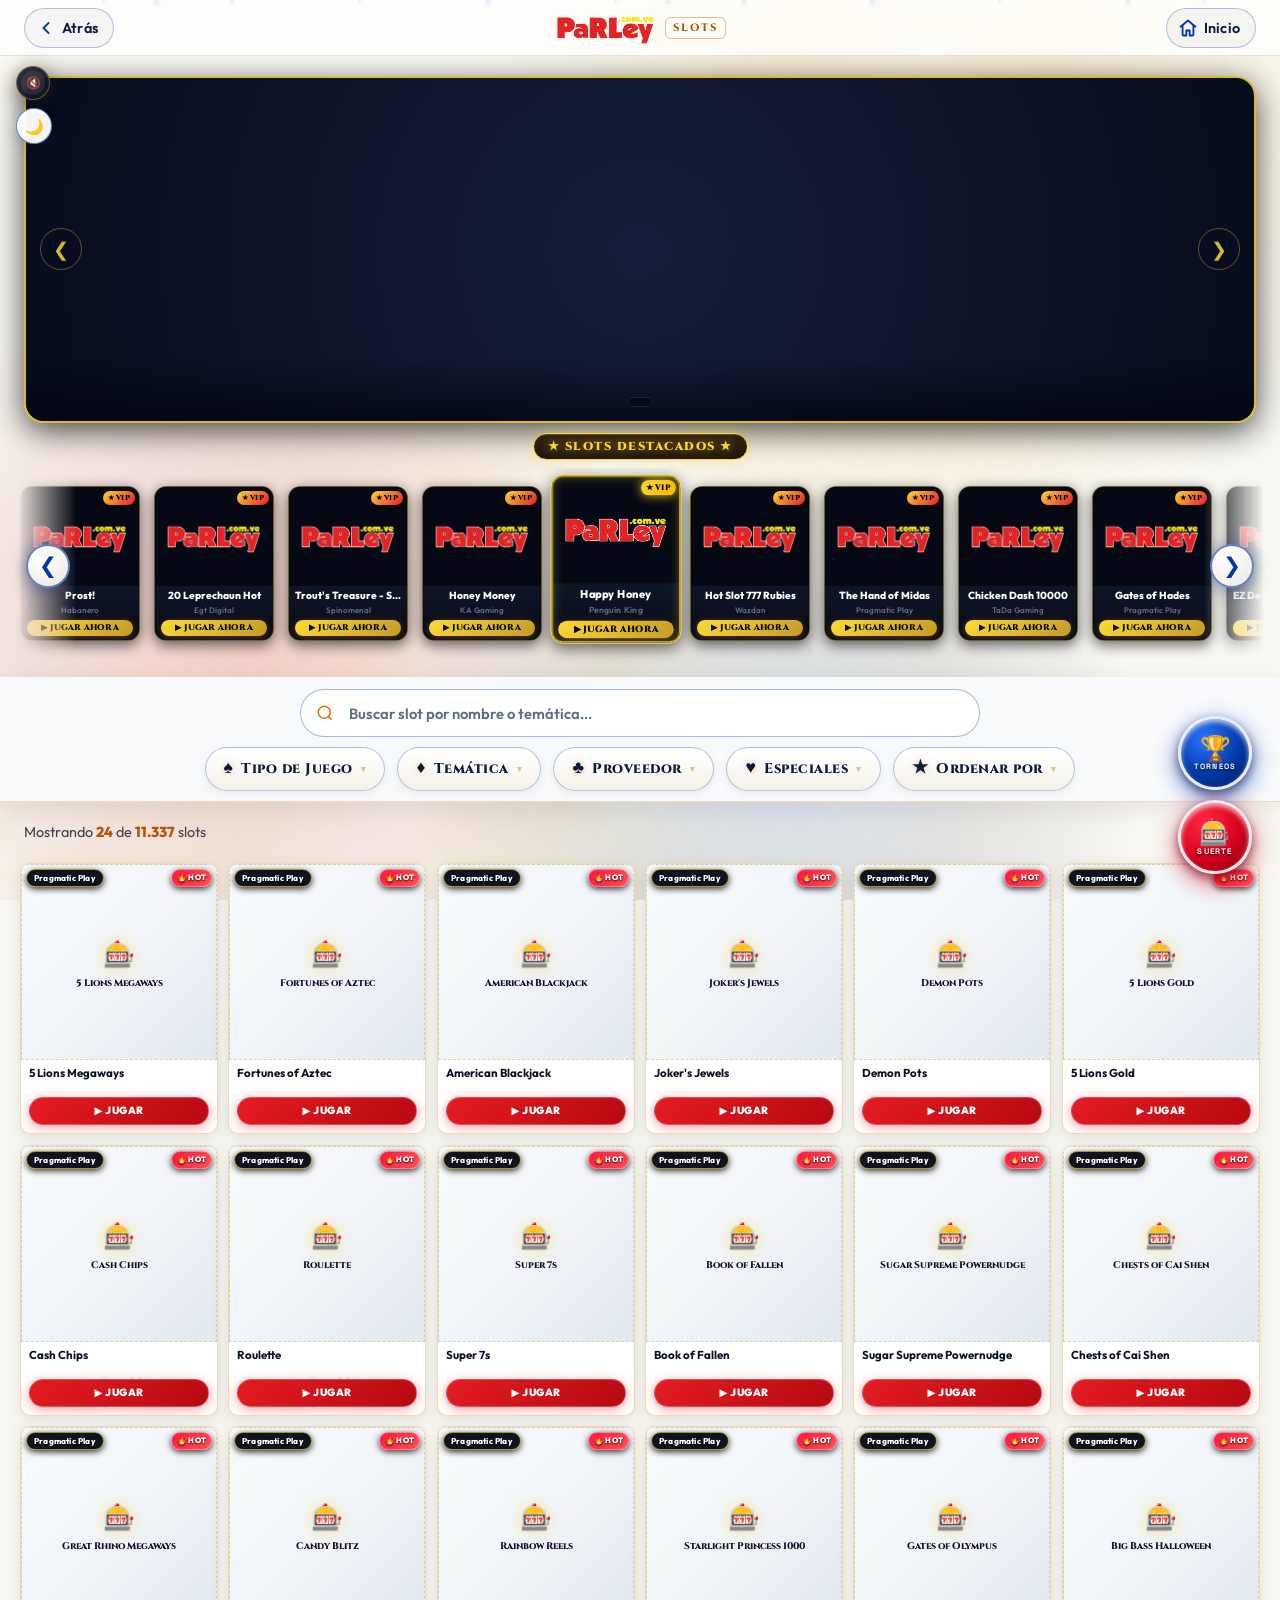
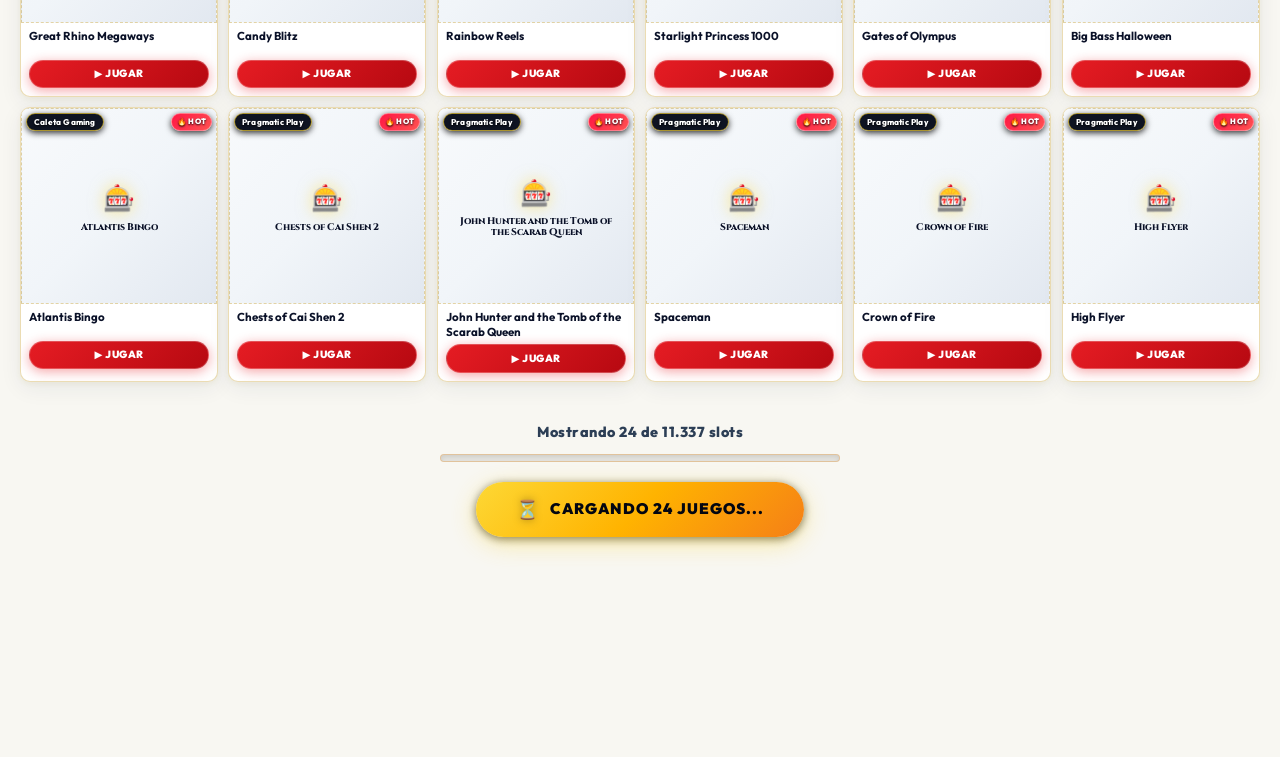
==== commit 306e43ee: "feat: barra superior Atrás · Parley · Inicio y regreso exacto al catálogo - Barra de navegación supe" ====
--- a/index.html
+++ b/index.html
@@ -73,6 +73,9 @@
 /* ── RESET ────────────────────────────────────────────────── */
 *,*::before,*::after{box-sizing:border-box;margin:0;padding:0}
 html,body{overflow-x:hidden;max-width:100vw;width:100%;margin:0;padding:0}
+/* overflow-x:hidden en <body> lo convierte en contenedor de scroll y anula position:sticky.
+   'clip' recorta igual sin ese efecto (la barra superior necesita sticky). */
+@supports (overflow-x: clip){body{overflow-x:clip}}
 body{opacity:0;transition:opacity 0.22s ease-in-out}
 body.app-ready{opacity:1}
 
@@ -2148,6 +2151,139 @@
   }
 }
 
+/* ══════════════════════════════════════════════════════════════
+   BARRA DE NAVEGACIÓN SUPERIOR — Atrás · Parley · Inicio
+   · Se oculta al bajar y reaparece al subir (siempre a un gesto de distancia).
+   · Botones de 40px con zona táctil de 48px, respuesta al presionar (scale .96).
+   · Hover solo en dispositivos con puntero fino (evita "hover pegado" en móvil).
+   ══════════════════════════════════════════════════════════════ */
+:root {
+  --topnav-h: 56px;
+  --topnav-total: calc(var(--topnav-h) + env(safe-area-inset-top, 0px));
+  --ease-out-strong: cubic-bezier(0.23, 1, 0.32, 1);
+}
+.top-nav {
+  position: sticky;
+  top: 0;
+  z-index: 1000;
+  height: var(--topnav-total);
+  padding-top: env(safe-area-inset-top, 0px);
+  background: rgba(5, 9, 22, 0.78);
+  backdrop-filter: blur(20px) saturate(180%);
+  -webkit-backdrop-filter: blur(20px) saturate(180%);
+  border-bottom: 1px solid rgba(253, 216, 53, 0.16);
+  transform: translate3d(0, 0, 0);
+  transition: transform 240ms var(--ease-out-strong), box-shadow 240ms ease;
+}
+body.nav-hidden .top-nav { transform: translate3d(0, calc(-100% - 2px), 0); }
+body.nav-scrolled .top-nav { box-shadow: 0 8px 28px rgba(0, 0, 0, 0.45); }
+[data-theme="light"] .top-nav {
+  background: rgba(255, 255, 255, 0.8);
+  border-bottom-color: rgba(0, 56, 168, 0.14);
+}
+[data-theme="light"] body.nav-scrolled .top-nav { box-shadow: 0 8px 24px rgba(10, 37, 64, 0.1); }
+.top-nav-inner {
+  max-width: var(--max-w);
+  height: var(--topnav-h);
+  margin: 0 auto;
+  padding: 0 24px;
+  display: grid;
+  grid-template-columns: 1fr auto 1fr;
+  align-items: center;
+  gap: 8px;
+}
+.top-nav-btn {
+  position: relative;
+  justify-self: start;
+  display: inline-flex;
+  align-items: center;
+  gap: 6px;
+  height: 40px;
+  padding: 0 15px 0 11px;
+  border-radius: 999px;
+  border: 1px solid rgba(253, 216, 53, 0.3);
+  background: rgba(255, 255, 255, 0.06);
+  color: var(--text-1);
+  font: 600 0.9rem/1 'Outfit', system-ui, sans-serif;
+  letter-spacing: 0.2px;
+  text-decoration: none;
+  cursor: pointer;
+  touch-action: manipulation;
+  -webkit-tap-highlight-color: transparent;
+  user-select: none;
+  -webkit-user-select: none;
+  -webkit-touch-callout: none;
+  transition: transform 160ms var(--ease-out-strong), background-color 160ms ease, border-color 160ms ease;
+}
+.top-nav-btn::before { content: ''; position: absolute; inset: -4px; } /* zona táctil 48px */
+.top-nav-btn--home { justify-self: end; }
+.top-nav-btn svg {
+  width: 20px; height: 20px; flex: none;
+  fill: none; stroke: var(--gold); stroke-width: 2.2; stroke-linecap: round; stroke-linejoin: round;
+}
+.top-nav-btn:active { transform: scale(0.96); background: rgba(253, 216, 53, 0.16); }
+[data-theme="light"] .top-nav-btn {
+  background: rgba(10, 37, 64, 0.04);
+  border-color: rgba(0, 56, 168, 0.28);
+  color: #0a1b3a;
+}
+[data-theme="light"] .top-nav-btn svg { stroke: #0038a8; }
+[data-theme="light"] .top-nav-btn:active { background: rgba(0, 56, 168, 0.1); }
+.top-nav-brand {
+  justify-self: center;
+  display: flex;
+  align-items: center;
+  gap: 8px;
+  padding: 4px 6px;
+  border: 0;
+  border-radius: 12px;
+  background: none;
+  cursor: pointer;
+  touch-action: manipulation;
+  -webkit-tap-highlight-color: transparent;
+  transition: transform 160ms var(--ease-out-strong);
+}
+.top-nav-brand:active { transform: scale(0.97); }
+.top-nav-brand img { display: block; height: 44px; width: auto; }
+.top-nav-brand-tag {
+  font: 800 0.66rem/1 'Cinzel', serif;
+  letter-spacing: 2px;
+  color: var(--gold);
+  padding: 5px 7px 4px;
+  border: 1px solid rgba(253, 216, 53, 0.45);
+  border-radius: 6px;
+}
+[data-theme="light"] .top-nav-brand-tag { color: #b45309; border-color: rgba(180, 83, 9, 0.4); }
+.top-nav-btn:focus-visible, .top-nav-brand:focus-visible { outline: 2px solid var(--gold); outline-offset: 3px; }
+@media (hover: hover) and (pointer: fine) {
+  .top-nav-btn:hover { background: rgba(253, 216, 53, 0.12); border-color: rgba(253, 216, 53, 0.65); }
+  [data-theme="light"] .top-nav-btn:hover { background: rgba(0, 56, 168, 0.07); border-color: rgba(0, 56, 168, 0.5); }
+}
+/* La barra de filtros conserva su comportamiento actual (se desplaza con la página).
+   Antes el sticky quedaba anulado por overflow-x:hidden; al corregirlo se fija aquí
+   explícitamente para no cambiar la experiencia (en móvil ocupa ~250px de alto). */
+.filter-bar-sticky-wrapper { position: relative; top: auto; }
+/* Widgets flotantes (música / tema): debajo de la barra para no tapar "Atrás" */
+.ambient-sound-widget { top: calc(var(--topnav-total) + 10px); }
+.theme-toggle-widget { top: calc(var(--topnav-total) + 52px); }
+@media (max-width: 600px) {
+  .top-nav-inner { padding: 0 12px; }
+  .ambient-sound-widget { top: calc(var(--topnav-total) + 8px); }
+  .theme-toggle-widget { top: calc(var(--topnav-total) + 48px); }
+}
+@media (max-width: 400px) {
+  .top-nav-brand-tag { display: none; }
+  .top-nav-btn { padding: 0 13px 0 9px; }
+}
+@media (prefers-reduced-motion: reduce) {
+  .top-nav { transition: none; }
+  .top-nav-btn:active, .top-nav-brand:active { transform: none; }
+}
+@media (prefers-reduced-transparency: reduce) {
+  .top-nav { backdrop-filter: none; -webkit-backdrop-filter: none; background: #050916; }
+  [data-theme="light"] .top-nav { background: #ffffff; }
+}
+
 
   </style>
 </head>
@@ -2206,6 +2342,26 @@
 <!-- ══════════════════════════════════════════════════════════════
      1. HERO CAROUSEL HEADER — Banners Dinámicos (100% Supabase)
      ══════════════════════════════════════════════════════════════ -->
+<!-- ══════════════════════════════════════════════════════════════
+     0. BARRA DE NAVEGACIÓN SUPERIOR — Atrás · Parley (subir) · Inicio
+     ══════════════════════════════════════════════════════════════ -->
+<nav class="top-nav" id="topNav" aria-label="Navegación">
+  <div class="top-nav-inner">
+    <button type="button" class="top-nav-btn top-nav-btn--back" id="navBackBtn" aria-label="Volver a la página anterior">
+      <svg viewBox="0 0 24 24" aria-hidden="true"><path d="M15 18l-6-6 6-6"/></svg>
+      <span>Atrás</span>
+    </button>
+    <button type="button" class="top-nav-brand" id="navBrandBtn" aria-label="Subir al inicio del catálogo">
+      <img src="ELEMENTO Y REFERENCIAS PARLEY/PARLEY LOGO.png" alt="Parley" width="104" height="44" decoding="async">
+      <span class="top-nav-brand-tag">SLOTS</span>
+    </button>
+    <a class="top-nav-btn top-nav-btn--home" id="navHomeBtn" href="https://m.parley.la/" aria-label="Ir al inicio de Parley">
+      <svg viewBox="0 0 24 24" aria-hidden="true"><path d="M3 10.5 12 3l9 7.5"/><path d="M5.5 9v11a1 1 0 0 0 1 1H10v-6h4v6h3.5a1 1 0 0 0 1-1V9"/></svg>
+      <span>Inicio</span>
+    </a>
+  </div>
+</nav>
+
 <header class="hero-carousel-wrap" id="heroCarouselWrap">
   <div class="hero-carousel" id="heroCarousel">
 
@@ -3133,6 +3289,7 @@
     initFeaturedSlotsCarousel();
     preloadCatalogAndImages();
     initAmbientPlayer();
+    applyReturnState(true);
 
     // ── Revelación atómica: el layout está completamente listo ────
     if (document.body) {
@@ -3141,7 +3298,7 @@
 
     // ── 4. Supabase responde (SWR Revalidation) → comparar y re-renderizar si hubo cambios ─────
     overridesPromise.then(freshOverrides => {
-      if (!freshOverrides) return;
+      if (!freshOverrides) { returnState = null; return; }
 
       // 4.A Actualizar siempre los dropdowns de metadatos ligeros con datos frescos de Supabase
       if (typeof renderTagsDropdown === 'function') {
@@ -3186,7 +3343,9 @@
 
       // 4.E Aplicar etiquetas de la URL (?tags=) que dependían de las colecciones de Supabase
       applyPendingUrlTags();
-    }).catch(() => {});
+      applyReturnState(false);
+      returnState = null;
+    }).catch(() => { returnState = null; });
   }
 
 
@@ -3603,7 +3762,7 @@
         </div>
         <div class="card-body">
           <div class="card-name" title="${s.name}">${s.name}</div>
-          <a href="${url}" class="btn-play-always" target="_blank" rel="noopener">▶ JUGAR</a>
+          <a href="${url}" class="btn-play-always" ${playLinkAttrs()}>▶ JUGAR</a>
         </div>`;
       frag.appendChild(card);
     });
@@ -4200,7 +4359,7 @@
           <div class="featured-card-body">
             <div class="featured-card-title">${s.name}</div>
             <div class="featured-card-prov">${s._providerDisplay || s.provider || 'Parley'}</div>
-            <a href="${playUrl}" class="featured-play-btn" onclick="event.stopPropagation()">▶ JUGAR AHORA</a>
+            <a href="${playUrl}" class="featured-play-btn" ${playLinkAttrs()} onclick="event.stopPropagation()">▶ JUGAR AHORA</a>
           </div>
         </div>
       `;
@@ -4748,6 +4907,8 @@
     $('fortuneResultName').textContent=winner.name;
     $('fortuneResultProv').textContent=winner._providerDisplay;
     $('fortuneResultPlay').href=playUrl;
+    if (isMobileOrTabletDevice()) $('fortuneResultPlay').removeAttribute('target');
+    else $('fortuneResultPlay').setAttribute('target', '_blank');
 
     const res=$('fortuneResult');
     res.style.display='flex';
@@ -4882,10 +5043,108 @@
     }
   }
 
+  /* ══════════════════════════════════════════════════════════════
+     NAVEGACIÓN SUPERIOR + REGRESO EXACTO AL CATÁLOGO
+     ══════════════════════════════════════════════════════════════ */
+  /* Inicio de Parley: versión móvil o escritorio, igual que los enlaces de los juegos */
+  function getParleyHomeUrl(){
+    return isMobile ? 'https://m.parley.la/' : 'https://parley.la/';
+  }
+
+  /* Atrás: vuelve a la página anterior; si no la hay (enlace directo, pestaña nueva
+     o el navegador no responde), lleva al inicio de Parley. Nunca deja al usuario atrapado. */
+  function navGoBack(){
+    const home = getParleyHomeUrl();
+    let hasPrevious = false;
+    try {
+      hasPrevious = history.length > 1 && !!document.referrer &&
+        new URL(document.referrer).href.split('#')[0] !== location.href.split('#')[0];
+    } catch(e) {}
+    if (!hasPrevious) { location.href = home; return; }
+    let left = false;
+    window.addEventListener('pagehide', () => { left = true; }, { once: true });
+    history.back();
+    setTimeout(() => { if (!left && document.visibilityState === 'visible') location.href = home; }, 700);
+  }
+
+  function initTopNav(){
+    const nav = $('topNav');
+    if (!nav) return;
+    $('navHomeBtn').href = getParleyHomeUrl();
+    $('navBackBtn').addEventListener('click', navGoBack);
+    $('navBrandBtn').addEventListener('click', () => {
+      const reduce = window.matchMedia && matchMedia('(prefers-reduced-motion: reduce)').matches;
+      window.scrollTo({ top: 0, behavior: reduce ? 'auto' : 'smooth' });
+    });
+
+    // Ocultar al bajar / mostrar al subir (umbral de 8px para ignorar temblores del dedo)
+    const body = document.body;
+    let lastY = Math.max(0, window.scrollY), ticking = false;
+    const update = () => {
+      ticking = false;
+      const y = Math.max(0, window.scrollY);
+      body.classList.toggle('nav-scrolled', y > 4);
+      if (y <= nav.offsetHeight) { body.classList.remove('nav-hidden'); lastY = y; return; }
+      const dy = y - lastY;
+      if (Math.abs(dy) < 8) return;
+      body.classList.toggle('nav-hidden', dy > 0);
+      lastY = y;
+    };
+    window.addEventListener('scroll', () => {
+      if (!ticking) { ticking = true; requestAnimationFrame(update); }
+    }, { passive: true });
+    update();
+  }
+
+  /* En celular/tablet los juegos abren en la MISMA pestaña: así el botón "atrás" del
+     teléfono regresa al catálogo. En computadora siguen abriendo en una pestaña nueva. */
+  function playLinkAttrs(){
+    return isMobileOrTabletDevice() ? '' : 'target="_blank" rel="noopener"';
+  }
+
+  /* Al abrir un juego en la misma pestaña se guarda dónde estaba el usuario, para
+     devolverlo al mismo punto del catálogo (con los mismos filtros) al regresar. */
+  const RETURN_KEY = 'parley_return_v1';
+  let returnState = null;
+  try {
+    const navEntry = performance.getEntriesByType && performance.getEntriesByType('navigation')[0];
+    const saved = JSON.parse(sessionStorage.getItem(RETURN_KEY) || 'null');
+    sessionStorage.removeItem(RETURN_KEY);
+    if (saved && navEntry && navEntry.type === 'back_forward' &&
+        saved.path === location.pathname + location.search && Date.now() - saved.t < 3600000) {
+      returnState = saved;
+      setTimeout(() => { returnState = null; }, 10000); // seguridad: nunca bloquear otros desplazamientos
+    }
+  } catch(e) {}
+
+  document.addEventListener('click', e => {
+    const a = e.target.closest && e.target.closest('.btn-play-always, .featured-play-btn, #fortuneResultPlay');
+    if (!a || a.target === '_blank') return;
+    try {
+      sessionStorage.setItem(RETURN_KEY, JSON.stringify({
+        y: Math.round(window.scrollY), count: displayedCount,
+        path: location.pathname + location.search, t: Date.now()
+      }));
+    } catch(err) {}
+  }, true);
+
+  /* Recarga las tarjetas que el usuario ya había visto y vuelve a su posición */
+  function applyReturnState(initial){
+    if (!returnState) return;
+    const want = Math.min(returnState.count || INITIAL_LOAD, filtered.length);
+    if (!initial && displayedCount >= want) return; // nada se re-dibujó: no mover al usuario
+    if (want > displayedCount) { displayedCount = want; renderCards(false); }
+    const y = returnState.y;
+    requestAnimationFrame(() => window.scrollTo(0, y));
+  }
+
+  initTopNav();
+
   /* Desplaza la vista hasta la barra de filtros / grilla del catálogo */
   /* Al llegar desde un enlace se usa salto instantáneo: el scroll "smooth" puede no
      completarse mientras la página aún carga o si la pestaña no está visible. */
   function scrollToCatalog(delay, behavior){
+    if (returnState) return;
     setTimeout(() => {
       const el = document.getElementById('filterBarStickyWrapper') || document.getElementById('slotsGrid');
       if (!el) return;
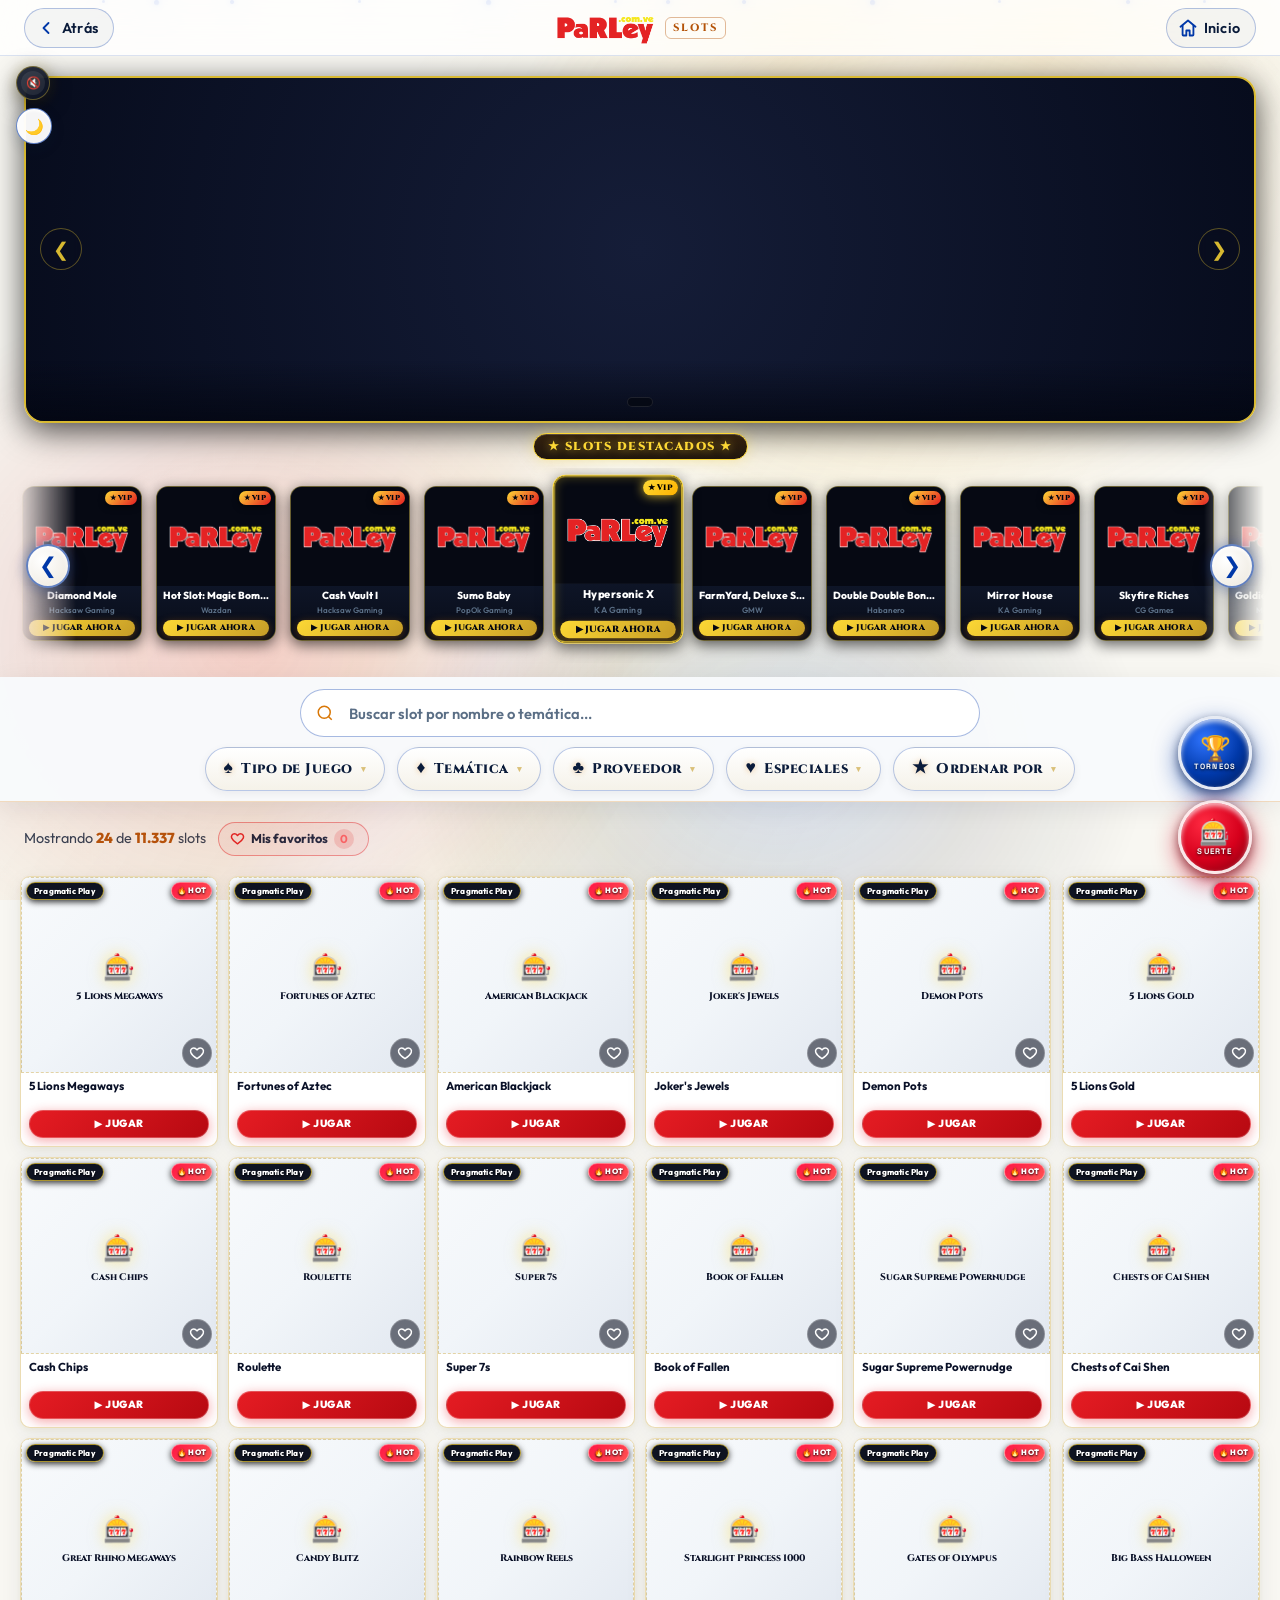
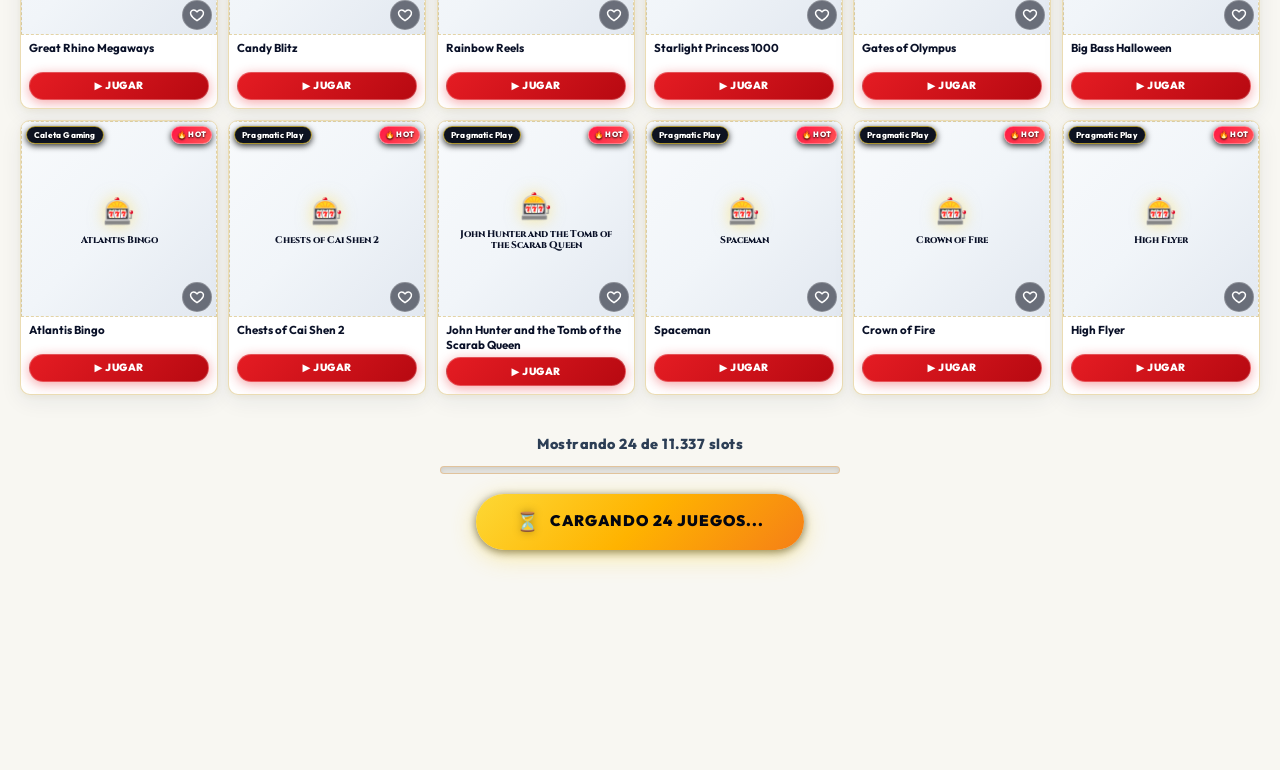
==== commit 56efb83c: "feat: favoritos, jugados recientemente y botón Subir - Corazón en cada tarjeta para guardar favorito" ====
--- a/index.html
+++ b/index.html
@@ -2284,6 +2284,195 @@
   [data-theme="light"] .top-nav { background: #ffffff; }
 }
 
+/* ══════════════════════════════════════════════════════════════
+   FAVORITOS · JUGADOS RECIENTEMENTE · BOTÓN SUBIR
+   (se guardan en el propio dispositivo: sin cuentas ni servidores)
+   ══════════════════════════════════════════════════════════════ */
+/* ── Corazón en cada tarjeta ── */
+.card-fav {
+  position: absolute;
+  right: 5px;
+  bottom: 5px;
+  z-index: 6;
+  width: 30px;
+  height: 30px;
+  display: inline-flex;
+  align-items: center;
+  justify-content: center;
+  padding: 0;
+  border-radius: 50%;
+  border: 1px solid rgba(255, 255, 255, 0.22);
+  background: rgba(5, 9, 22, 0.55);
+  backdrop-filter: blur(8px);
+  -webkit-backdrop-filter: blur(8px);
+  cursor: pointer;
+  touch-action: manipulation;
+  -webkit-tap-highlight-color: transparent;
+  user-select: none;
+  -webkit-user-select: none;
+  transition: transform 160ms var(--ease-out-strong), background-color 160ms ease, border-color 160ms ease;
+}
+.card-fav::before { content: ''; position: absolute; inset: -7px; } /* zona táctil 44px */
+.card-fav svg {
+  width: 16px; height: 16px;
+  fill: transparent; stroke: #ffffff; stroke-width: 2.2; stroke-linejoin: round;
+  transition: fill 160ms ease, stroke 160ms ease;
+}
+.card-fav:active { transform: scale(0.88); }
+.card-fav.is-fav { background: rgba(229, 28, 35, 0.9); border-color: rgba(255, 255, 255, 0.5); }
+.card-fav.is-fav svg { fill: #ffffff; stroke: #ffffff; }
+.card-fav.pop svg { animation: favPop 320ms var(--ease-out-strong); }
+@keyframes favPop { 0% { transform: scale(0.6); } 55% { transform: scale(1.25); } 100% { transform: scale(1); } }
+@media (hover: hover) and (pointer: fine) {
+  .card-fav:hover { background: rgba(229, 28, 35, 0.55); border-color: rgba(255, 255, 255, 0.45); }
+}
+@media (max-width: 599px) {
+  .card-fav { width: 26px; height: 26px; right: 4px; bottom: 4px; }
+  .card-fav svg { width: 14px; height: 14px; }
+  .card-fav::before { inset: -9px; }
+}
+
+/* ── Botón "Mis favoritos" en la barra de resultados ── */
+.fav-filter-btn {
+  display: inline-flex;
+  align-items: center;
+  gap: 6px;
+  height: 34px;
+  padding: 0 14px 0 11px;
+  border-radius: 999px;
+  border: 1px solid rgba(229, 28, 35, 0.45);
+  background: rgba(229, 28, 35, 0.08);
+  color: var(--text-1);
+  font: 700 0.8rem/1 'Outfit', system-ui, sans-serif;
+  cursor: pointer;
+  touch-action: manipulation;
+  -webkit-tap-highlight-color: transparent;
+  user-select: none;
+  -webkit-user-select: none;
+  transition: transform 160ms var(--ease-out-strong), background-color 160ms ease, border-color 160ms ease;
+}
+.fav-filter-btn svg { width: 15px; height: 15px; fill: transparent; stroke: #e51c23; stroke-width: 2.4; stroke-linejoin: round; }
+.fav-filter-count {
+  min-width: 20px; height: 20px; padding: 0 6px; border-radius: 999px;
+  display: inline-flex; align-items: center; justify-content: center;
+  background: rgba(229, 28, 35, 0.18); color: #ff5a5f; font-size: 0.72rem;
+}
+.fav-filter-btn:active { transform: scale(0.96); }
+.fav-filter-btn[aria-pressed="true"] { background: #e51c23; border-color: #e51c23; color: #ffffff; }
+.fav-filter-btn[aria-pressed="true"] svg { fill: #ffffff; stroke: #ffffff; }
+.fav-filter-btn[aria-pressed="true"] .fav-filter-count { background: rgba(255, 255, 255, 0.25); color: #ffffff; }
+[data-theme="light"] .fav-filter-btn:not([aria-pressed="true"]) { color: #0a1b3a; background: rgba(229, 28, 35, 0.06); }
+@media (hover: hover) and (pointer: fine) {
+  .fav-filter-btn:not([aria-pressed="true"]):hover { background: rgba(229, 28, 35, 0.16); border-color: rgba(229, 28, 35, 0.7); }
+}
+.fav-filter-btn:focus-visible, .card-fav:focus-visible, .recent-clear:focus-visible, .fab-top:focus-visible { outline: 2px solid var(--gold); outline-offset: 2px; }
+
+/* ── Fila "Jugados recientemente" ── */
+.recent-section { max-width: var(--max-w); margin: 6px auto 4px; padding: 0 24px; }
+.recent-section[hidden] { display: none; }
+.recent-header { display: flex; align-items: center; justify-content: space-between; gap: 12px; margin-bottom: 10px; }
+.recent-title {
+  display: inline-flex; align-items: center; gap: 8px;
+  font: 800 0.82rem/1 'Cinzel', serif; letter-spacing: 1.5px; color: var(--gold);
+}
+.recent-title svg { width: 17px; height: 17px; fill: none; stroke: currentColor; stroke-width: 2.2; stroke-linecap: round; stroke-linejoin: round; }
+[data-theme="light"] .recent-title { color: #b45309; }
+.recent-clear {
+  position: relative;
+  border: 0; background: none; padding: 6px 4px;
+  color: var(--text-3); font: 600 0.78rem/1 'Outfit', system-ui, sans-serif;
+  cursor: pointer; touch-action: manipulation; -webkit-tap-highlight-color: transparent;
+  transition: color 160ms ease;
+}
+.recent-clear::before { content: ''; position: absolute; inset: -8px; }
+@media (hover: hover) and (pointer: fine) { .recent-clear:hover { color: var(--text-1); } }
+.recent-track {
+  display: flex; gap: 10px;
+  overflow-x: auto; overscroll-behavior-x: contain;
+  scroll-snap-type: x proximity; scrollbar-width: none;
+  padding: 2px 2px 6px;
+  touch-action: pan-x pan-y;
+}
+.recent-track::-webkit-scrollbar { display: none; }
+.recent-card {
+  flex: 0 0 auto;
+  width: 104px;
+  scroll-snap-align: start;
+  display: flex; flex-direction: column; gap: 6px;
+  text-decoration: none; color: var(--text-1);
+  -webkit-tap-highlight-color: transparent; -webkit-touch-callout: none;
+  transition: transform 160ms var(--ease-out-strong);
+  animation: recentIn 260ms var(--ease-out-strong) both;
+}
+.recent-card:active { transform: scale(0.96); }
+@keyframes recentIn { from { opacity: 0; transform: translateY(6px) scale(0.97); } to { opacity: 1; transform: none; } }
+.recent-thumb {
+  position: relative; aspect-ratio: 1 / 1; border-radius: 12px; overflow: hidden;
+  background: #090e1a; border: 1px solid rgba(253, 216, 53, 0.22);
+}
+[data-theme="light"] .recent-thumb { background: #e2e8f0; border-color: rgba(0, 56, 168, 0.18); }
+.recent-thumb img { width: 100%; height: 100%; object-fit: cover; display: block; }
+.recent-play {
+  position: absolute; inset: auto 6px 6px auto;
+  width: 26px; height: 26px; border-radius: 50%;
+  display: flex; align-items: center; justify-content: center;
+  background: var(--gold); color: #1a1200; font-size: 0.7rem; font-weight: 900;
+  box-shadow: 0 3px 10px rgba(0, 0, 0, 0.45);
+}
+.recent-name {
+  font-size: 0.74rem; font-weight: 700; line-height: 1.2;
+  overflow: hidden; white-space: nowrap; text-overflow: ellipsis;
+}
+@media (hover: hover) and (pointer: fine) {
+  .recent-card:hover .recent-thumb { border-color: rgba(253, 216, 53, 0.65); }
+}
+@media (min-width: 1024px) { .recent-card { width: 128px; } }
+@media (max-width: 768px) {
+  .recent-section { padding: 0 12px; }
+  /* Contador y "Mis favoritos" en la misma línea (el favorito a la derecha, lejos de
+     los widgets flotantes de la izquierda); los chips debajo a todo lo ancho */
+  .results-bar { flex-direction: row; align-items: center; justify-content: space-between; }
+  .results-bar .active-chips { flex: 1 1 100%; }
+  .results-bar .active-chips:empty { display: none; }
+}
+
+/* ── Botón Subir (abajo a la izquierda, lejos de Torneos/Suerte) ── */
+.fab-top {
+  position: fixed;
+  left: 20px;
+  bottom: calc(24px + env(safe-area-inset-bottom, 0px));
+  z-index: 997;
+  width: 48px; height: 48px;
+  display: flex; align-items: center; justify-content: center;
+  border-radius: 50%;
+  border: 1px solid rgba(253, 216, 53, 0.45);
+  background: rgba(5, 9, 22, 0.78);
+  backdrop-filter: blur(16px) saturate(180%);
+  -webkit-backdrop-filter: blur(16px) saturate(180%);
+  box-shadow: 0 8px 24px rgba(0, 0, 0, 0.45);
+  cursor: pointer;
+  touch-action: manipulation;
+  -webkit-tap-highlight-color: transparent;
+  opacity: 0;
+  transform: translate3d(0, 12px, 0) scale(0.92);
+  pointer-events: none;
+  transition: opacity 200ms var(--ease-out-strong), transform 200ms var(--ease-out-strong), background-color 160ms ease;
+}
+.fab-top svg { width: 22px; height: 22px; fill: none; stroke: var(--gold); stroke-width: 2.4; stroke-linecap: round; stroke-linejoin: round; }
+body.show-fab-top .fab-top { opacity: 1; transform: none; pointer-events: auto; }
+body.show-fab-top .fab-top:active { transform: scale(0.94); }
+[data-theme="light"] .fab-top { background: rgba(255, 255, 255, 0.88); border-color: rgba(0, 56, 168, 0.3); box-shadow: 0 8px 24px rgba(10, 37, 64, 0.16); }
+[data-theme="light"] .fab-top svg { stroke: #0038a8; }
+@media (hover: hover) and (pointer: fine) {
+  .fab-top:hover { background: rgba(253, 216, 53, 0.16); }
+}
+@media (max-width: 768px) { .fab-top { left: 14px; bottom: calc(20px + env(safe-area-inset-bottom, 0px)); } }
+@media (prefers-reduced-motion: reduce) {
+  .card-fav.pop svg, .recent-card { animation: none; }
+  .fab-top { transform: none; transition: opacity 200ms ease; }
+  .card-fav:active, .fav-filter-btn:active, .recent-card:active, body.show-fab-top .fab-top:active { transform: none; }
+}
+
 
   </style>
 </head>
@@ -2401,6 +2590,20 @@
 </section>
 
 <!-- ══════════════════════════════════════════════════════════════
+     2.B JUGADOS RECIENTEMENTE — guardado en el dispositivo del usuario
+     ══════════════════════════════════════════════════════════════ -->
+<section class="recent-section" id="recentSection" aria-label="Jugados recientemente" hidden>
+  <div class="recent-header">
+    <h2 class="recent-title" style="margin:0">
+      <svg viewBox="0 0 24 24" aria-hidden="true"><circle cx="12" cy="12" r="9"/><path d="M12 7v5l3 2"/></svg>
+      JUGADOS RECIENTEMENTE
+    </h2>
+    <button type="button" class="recent-clear" id="recentClearBtn">Borrar</button>
+  </div>
+  <div class="recent-track" id="recentTrack"></div>
+</section>
+
+<!-- ══════════════════════════════════════════════════════════════
      3. POOL UNIFICADO: BÚSQUEDA + BARRA DE FILTROS STICKY
      ══════════════════════════════════════════════════════════════ -->
 <div class="filter-bar-sticky-wrapper">
@@ -2474,6 +2677,10 @@
      ══════════════════════════════════════════════════════════════ -->
 <div class="results-bar">
   <div class="result-count" id="resultCount">Cargando catálogo...</div>
+  <button type="button" class="fav-filter-btn" id="favFilterBtn" aria-pressed="false" aria-label="Mostrar solo mis favoritos">
+    <svg viewBox="0 0 24 24" aria-hidden="true"><path d="M12 20.5s-7.5-4.6-9.3-9.2C1.4 8 3.6 4.5 7.1 4.5c2 0 3.6 1.1 4.9 2.8 1.3-1.7 2.9-2.8 4.9-2.8 3.5 0 5.7 3.5 4.4 6.8-1.8 4.6-9.3 9.2-9.3 9.2z"/></svg>
+    Mis favoritos <span class="fav-filter-count" id="favFilterCount">0</span>
+  </button>
   <div class="active-chips" id="activeChips"></div>
 </div>
 
@@ -2517,6 +2724,10 @@
      FABS — ATAJO TORNEOS & SELECTOR ALEATORIO
      ══════════════════════════════════════════════════════════════ -->
 <!-- 🏆 FAB — Acceso Rápido a Torneos & Especiales -->
+<button class="fab-top" id="fabTop" type="button" aria-label="Subir a la búsqueda y los filtros" title="Subir">
+  <svg viewBox="0 0 24 24" aria-hidden="true"><path d="M12 19V5"/><path d="M5 12l7-7 7 7"/></svg>
+</button>
+
 <button class="fab-tournament" id="fabTournament" onclick="App.quickTournamentFilter()" title="🏆 ¡TORNEOS Y ESPECIALES!" aria-label="Torneos y especiales">
   <span class="fab-emoji">🏆</span>
   <span class="fab-label">TORNEOS</span>
@@ -3289,6 +3500,7 @@
     initFeaturedSlotsCarousel();
     preloadCatalogAndImages();
     initAmbientPlayer();
+    renderRecents();
     applyReturnState(true);
 
     // ── Revelación atómica: el layout está completamente listo ────
@@ -3336,6 +3548,7 @@
           renderProvDropdown();
         }
         applyFilters();
+        renderRecents();
         if (typeof initFeaturedSlotsCarousel === 'function') {
           initFeaturedSlotsCarousel();
         }
@@ -3590,6 +3803,7 @@
     // ── Filtrado principal ───────────────────────────────────────────────────
     const q=normalize(searchQuery),has=q.length>0;
     filtered=allSlots.filter(s=>{
+      if(favOnly&&!favs.has(slotKey(s)))return false;
       if(has&&!s._nameNorm.includes(q))return false;
       if(activeTheme&&!(s.themes&&s.themes.includes(activeTheme)))return false;
       if(activeCategory){
@@ -3615,6 +3829,12 @@
       return true;
     });
     filtered.sort(SORT_FNS[sortMode]||SORT_FNS.popular);
+    // Mensaje del estado vacío: explicar cómo guardar favoritos
+    const emptyH = emptyState && emptyState.querySelector('h3'), emptyP = emptyState && emptyState.querySelector('p');
+    if (emptyH && emptyP) {
+      if (favOnly && favs.size === 0) { emptyH.textContent = 'Aún no tienes favoritos'; emptyP.textContent = 'Toca el ♥ de cualquier juego para guardarlo aquí'; }
+      else { emptyH.textContent = 'No encontramos slots con esos filtros'; emptyP.textContent = 'Intenta cambiar o limpiar los filtros activos'; }
+    }
     displayedCount=INITIAL_LOAD;
     renderCards(true);
     renderResultCount();
@@ -3759,10 +3979,11 @@
             <span class="card-img-placeholder-icon">🎰</span>
             <span class="card-img-placeholder-title">${s.name}</span>
           </div>
+          ${favButtonHtml(s)}
         </div>
         <div class="card-body">
           <div class="card-name" title="${s.name}">${s.name}</div>
-          <a href="${url}" class="btn-play-always" ${playLinkAttrs()}>▶ JUGAR</a>
+          <a href="${url}" class="btn-play-always" data-key="${escAttr(slotKey(s))}" ${playLinkAttrs()}>▶ JUGAR</a>
         </div>`;
       frag.appendChild(card);
     });
@@ -3902,6 +4123,7 @@
   /* ── Active Chips ───────────────────────────────────────────── */
   function renderActiveChips(){
     const chips=[];
+    if(favOnly)chips.push(mkChip('♥ Mis favoritos',()=>setFavOnly(false)));
     if(searchQuery)chips.push(mkChip(`"${searchQuery}"`,()=>{searchInput.value='';searchQuery='';applyFilters()}));
     if(activeTheme){const l=THEME_RULES.find(t=>t.id===activeTheme)?.label||activeTheme;chips.push(mkChip(l,()=>{activeTheme=null;syncTemaUI();applyFilters()}))}
     if(activeCategory)chips.push(mkChip(activeCategory,()=>{activeCategory=null;syncTipoUI();applyFilters()}));
@@ -4359,7 +4581,7 @@
           <div class="featured-card-body">
             <div class="featured-card-title">${s.name}</div>
             <div class="featured-card-prov">${s._providerDisplay || s.provider || 'Parley'}</div>
-            <a href="${playUrl}" class="featured-play-btn" ${playLinkAttrs()} onclick="event.stopPropagation()">▶ JUGAR AHORA</a>
+            <a href="${playUrl}" class="featured-play-btn" data-key="${escAttr(slotKey(s))}" ${playLinkAttrs()} onclick="event.stopPropagation()">▶ JUGAR AHORA</a>
           </div>
         </div>
       `;
@@ -4907,6 +5129,7 @@
     $('fortuneResultName').textContent=winner.name;
     $('fortuneResultProv').textContent=winner._providerDisplay;
     $('fortuneResultPlay').href=playUrl;
+    $('fortuneResultPlay').dataset.key=slotKey(winner);
     if (isMobileOrTabletDevice()) $('fortuneResultPlay').removeAttribute('target');
     else $('fortuneResultPlay').setAttribute('target', '_blank');
 
@@ -4942,8 +5165,8 @@
   /* ══════════════════════════════════════════════════════════════
      CLEAR ALL & URL SYNC
      ══════════════════════════════════════════════════════════════ */
-  function clearAll(){searchInput.value='';searchQuery='';activeTheme=null;activeCategory=null;activeProviders.clear();activeTags.clear();sortMode='popular';syncTipoUI();syncTemaUI();syncProvUI();syncTagsUI();syncSortUI();applyFilters()}
-  function syncToURL(){const p=new URLSearchParams;if(searchQuery)p.set('q',searchQuery);if(activeTheme)p.set('tema',activeTheme);if(activeCategory)p.set('tipo',activeCategory);if(activeProviders.size>0)p.set('prov',[...activeProviders].join(','));if(sortMode!=='popular')p.set('sort',sortMode);if(activeTags.size>0)p.set('tags',[...activeTags].join(','));const qs=p.toString();history.replaceState(null,'',qs?`?${qs}`:location.pathname)}
+  function clearAll(){searchInput.value='';searchQuery='';activeTheme=null;activeCategory=null;activeProviders.clear();activeTags.clear();sortMode='popular';favOnly=false;updateFavFilterBtn();syncTipoUI();syncTemaUI();syncProvUI();syncTagsUI();syncSortUI();applyFilters()}
+  function syncToURL(){const p=new URLSearchParams;if(searchQuery)p.set('q',searchQuery);if(activeTheme)p.set('tema',activeTheme);if(activeCategory)p.set('tipo',activeCategory);if(activeProviders.size>0)p.set('prov',[...activeProviders].join(','));if(sortMode!=='popular')p.set('sort',sortMode);if(activeTags.size>0)p.set('tags',[...activeTags].join(','));if(favOnly)p.set('fav','1');const qs=p.toString();history.replaceState(null,'',qs?`?${qs}`:location.pathname)}
   /* ¿El enlace apunta a este mismo catálogo (mismo sitio y misma página)? */
   function isInternalCatalogLink(href){
     if(!href || href === '#') return false;
@@ -4959,7 +5182,7 @@
     const u = new URL(href, location.href);
     // Partir de un estado limpio para que el enlace muestre exactamente lo que indica
     searchInput.value=''; searchQuery=''; activeTheme=null; activeCategory=null;
-    activeProviders.clear(); activeTags.clear(); sortMode='popular'; pendingUrlTags=[];
+    activeProviders.clear(); activeTags.clear(); sortMode='popular'; pendingUrlTags=[]; favOnly=false; updateFavFilterBtn();
     syncTipoUI(); syncTemaUI(); syncSortUI();
     restoreFromURL(u.searchParams, 'smooth');
     if(!(searchQuery||activeTheme||activeCategory||activeProviders.size||activeTags.size||sortMode!=='popular')) applyFilters();
@@ -5021,7 +5244,8 @@
       pendingUrlTags = urlTags.filter(t => !activeTags.has(t));
     }
     syncTagsUI();
-    const hasUrlFilters = !!(searchQuery||activeTheme||activeCategory||activeProviders.size||activeTags.size||sortMode!=='popular');
+    if(p.get('fav')==='1'){favOnly=true;updateFavFilterBtn()}
+    const hasUrlFilters = !!(favOnly||searchQuery||activeTheme||activeCategory||activeProviders.size||activeTags.size||sortMode!=='popular');
     if(hasUrlFilters)applyFilters();
     // Si el enlace trae filtros, llevar al usuario directamente al catálogo
     if(hasUrlFilters || pendingUrlTags.length) scrollToCatalog(scrollBehavior ? 60 : 350, scrollBehavior);
@@ -5139,6 +5363,141 @@
   }
 
   initTopNav();
+
+  /* ══════════════════════════════════════════════════════════════
+     FAVORITOS · JUGADOS RECIENTEMENTE · BOTÓN SUBIR
+     Todo se guarda en el propio dispositivo (localStorage): sin cuentas.
+     ══════════════════════════════════════════════════════════════ */
+  const FAV_KEY = 'parley_favs_v1', RECENT_KEY = 'parley_recent_v1', RECENT_MAX = 10;
+  const HEART_SVG = '<svg viewBox="0 0 24 24" aria-hidden="true"><path d="M12 20.5s-7.5-4.6-9.3-9.2C1.4 8 3.6 4.5 7.1 4.5c2 0 3.6 1.1 4.9 2.8 1.3-1.7 2.9-2.8 4.9-2.8 3.5 0 5.7 3.5 4.4 6.8-1.8 4.6-9.3 9.2-9.3 9.2z"/></svg>';
+  let favOnly = false;
+  const favs = new Set((() => { try { return JSON.parse(localStorage.getItem(FAV_KEY) || '[]'); } catch(e) { return []; } })());
+
+  function slotKey(s){ return String(s.id || s.external_id || s.slot_product_id || s.name || ''); }
+  function escAttr(v){ return String(v).replace(/&/g,'&amp;').replace(/"/g,'&quot;').replace(/</g,'&lt;'); }
+  function saveFavs(){ try { localStorage.setItem(FAV_KEY, JSON.stringify([...favs])); } catch(e) {} }
+  function favButtonHtml(s){
+    const k = slotKey(s), on = favs.has(k);
+    return `<button type="button" class="card-fav${on ? ' is-fav' : ''}" data-key="${escAttr(k)}" aria-pressed="${on}" aria-label="${on ? 'Quitar de favoritos' : 'Agregar a favoritos'}: ${escAttr(s.name || '')}">${HEART_SVG}</button>`;
+  }
+
+  let slotMapSrc = null, slotMap = new Map();
+  function getSlotByKey(k){
+    if (slotMapSrc !== allSlots) { slotMap = new Map(allSlots.map(s => [slotKey(s), s])); slotMapSrc = allSlots; }
+    return slotMap.get(k);
+  }
+  function playUrlFor(s){
+    return isMobile ? (s.slot_url_movil || s.slot_url_app || s.slot_desktop_movil || '#') : (s.slot_desktop_movil || '#');
+  }
+
+  function updateFavFilterBtn(){
+    const btn = $('favFilterBtn'); if (!btn) return;
+    $('favFilterCount').textContent = favs.size;
+    btn.setAttribute('aria-pressed', String(favOnly));
+  }
+
+  function toggleFav(btn){
+    const k = btn.dataset.key; if (!k) return;
+    const on = !favs.has(k);
+    if (on) favs.add(k); else favs.delete(k);
+    saveFavs();
+    // Sincronizar todos los corazones del mismo juego (grilla y recientes)
+    document.querySelectorAll('.card-fav').forEach(b => {
+      if (b.dataset.key !== k) return;
+      b.classList.toggle('is-fav', on);
+      b.setAttribute('aria-pressed', String(on));
+      b.setAttribute('aria-label', b.getAttribute('aria-label').replace(/^(Agregar a|Quitar de) favoritos/, on ? 'Quitar de favoritos' : 'Agregar a favoritos'));
+    });
+    if (on) { btn.classList.remove('pop'); void btn.offsetWidth; btn.classList.add('pop'); }
+    updateFavFilterBtn();
+    if (favOnly && !on) {
+      // En la vista de favoritos, el juego quitado sale con un desvanecido corto
+      const card = btn.closest('.card');
+      if (card) {
+        card.style.transition = 'opacity 180ms ease, transform 180ms var(--ease-out-strong)';
+        card.style.opacity = '0'; card.style.transform = 'scale(0.96)';
+        setTimeout(() => { const y = window.scrollY; applyFilters(); window.scrollTo(0, y); }, 190);
+      } else applyFilters();
+    }
+  }
+
+  function setFavOnly(v){
+    favOnly = !!v;
+    updateFavFilterBtn();
+    applyFilters();
+    if (favOnly) scrollToCatalog(30, 'smooth');
+  }
+
+  /* ── Jugados recientemente ── */
+  function readRecents(){ try { return JSON.parse(localStorage.getItem(RECENT_KEY) || '[]'); } catch(e) { return []; } }
+  function recordRecent(k){
+    if (!k) return;
+    const list = readRecents().filter(r => r.k !== k);
+    list.unshift({ k, t: Date.now() });
+    try { localStorage.setItem(RECENT_KEY, JSON.stringify(list.slice(0, RECENT_MAX))); } catch(e) {}
+  }
+  function renderRecents(){
+    const sec = $('recentSection'), track = $('recentTrack');
+    if (!sec || !track || !allSlots.length) return;
+    const items = readRecents().map(r => getSlotByKey(r.k)).filter(Boolean);
+    if (!items.length) { sec.hidden = true; track.innerHTML = ''; return; }
+    const attrs = playLinkAttrs();
+    track.innerHTML = items.map((s, i) => `
+      <a class="recent-card" href="${escAttr(playUrlFor(s))}" ${attrs} data-key="${escAttr(slotKey(s))}" style="animation-delay:${Math.min(i * 40, 240)}ms" aria-label="Jugar ${escAttr(s.name || '')}">
+        <div class="recent-thumb">
+          <img src="${escAttr(s.image_url || '')}" alt="" loading="lazy" decoding="async" onerror="this.onerror=null;this.src='ELEMENTO Y REFERENCIAS PARLEY/PARLEY LOGO.png';this.style.objectFit='contain'">
+          <span class="recent-play" aria-hidden="true">▶</span>
+        </div>
+        <span class="recent-name">${escAttr(s.name || '')}</span>
+      </a>`).join('');
+    track.scrollLeft = 0;
+    sec.hidden = false;
+  }
+
+  // Registrar cada juego abierto (grilla, destacados, Fortune o recientes)
+  document.addEventListener('click', e => {
+    const a = e.target.closest && e.target.closest('.btn-play-always, .featured-play-btn, #fortuneResultPlay, .recent-card');
+    if (!a || !a.dataset.key) return;
+    recordRecent(a.dataset.key);
+    // Si el juego abrió en otra pestaña, la fila se actualiza al momento
+    if (a.target === '_blank') setTimeout(renderRecents, 300);
+  }, true);
+  // Al volver desde un juego con la página conservada en memoria (bfcache)
+  window.addEventListener('pageshow', e => { if (e.persisted) renderRecents(); });
+
+  document.addEventListener('click', e => {
+    const fb = e.target.closest && e.target.closest('.card-fav');
+    if (!fb) return;
+    e.preventDefault(); e.stopPropagation();
+    toggleFav(fb);
+  });
+
+  function initExtras(){
+    const fbtn = $('favFilterBtn');
+    if (fbtn) fbtn.addEventListener('click', () => setFavOnly(!favOnly));
+    const rc = $('recentClearBtn');
+    if (rc) rc.addEventListener('click', () => {
+      try { localStorage.removeItem(RECENT_KEY); } catch(e) {}
+      renderRecents();
+    });
+    const top = $('fabTop');
+    if (top) top.addEventListener('click', () => {
+      const reduce = window.matchMedia && matchMedia('(prefers-reduced-motion: reduce)').matches;
+      const el = document.querySelector('.filter-bar-sticky-wrapper') || grid;
+      const y = el.getBoundingClientRect().top + window.scrollY - 8;
+      window.scrollTo({ top: Math.max(0, y), behavior: reduce ? 'auto' : 'smooth' });
+    });
+    // Mostrar "Subir" cuando el usuario ya bajó bastante por la grilla
+    let ticking = false;
+    const upd = () => {
+      ticking = false;
+      const gridTop = grid.getBoundingClientRect().top + window.scrollY;
+      document.body.classList.toggle('show-fab-top', window.scrollY > gridTop + window.innerHeight * 0.8);
+    };
+    window.addEventListener('scroll', () => { if (!ticking) { ticking = true; requestAnimationFrame(upd); } }, { passive: true });
+    updateFavFilterBtn();
+  }
+  initExtras();
 
   /* Desplaza la vista hasta la barra de filtros / grilla del catálogo */
   /* Al llegar desde un enlace se usa salto instantáneo: el scroll "smooth" puede no
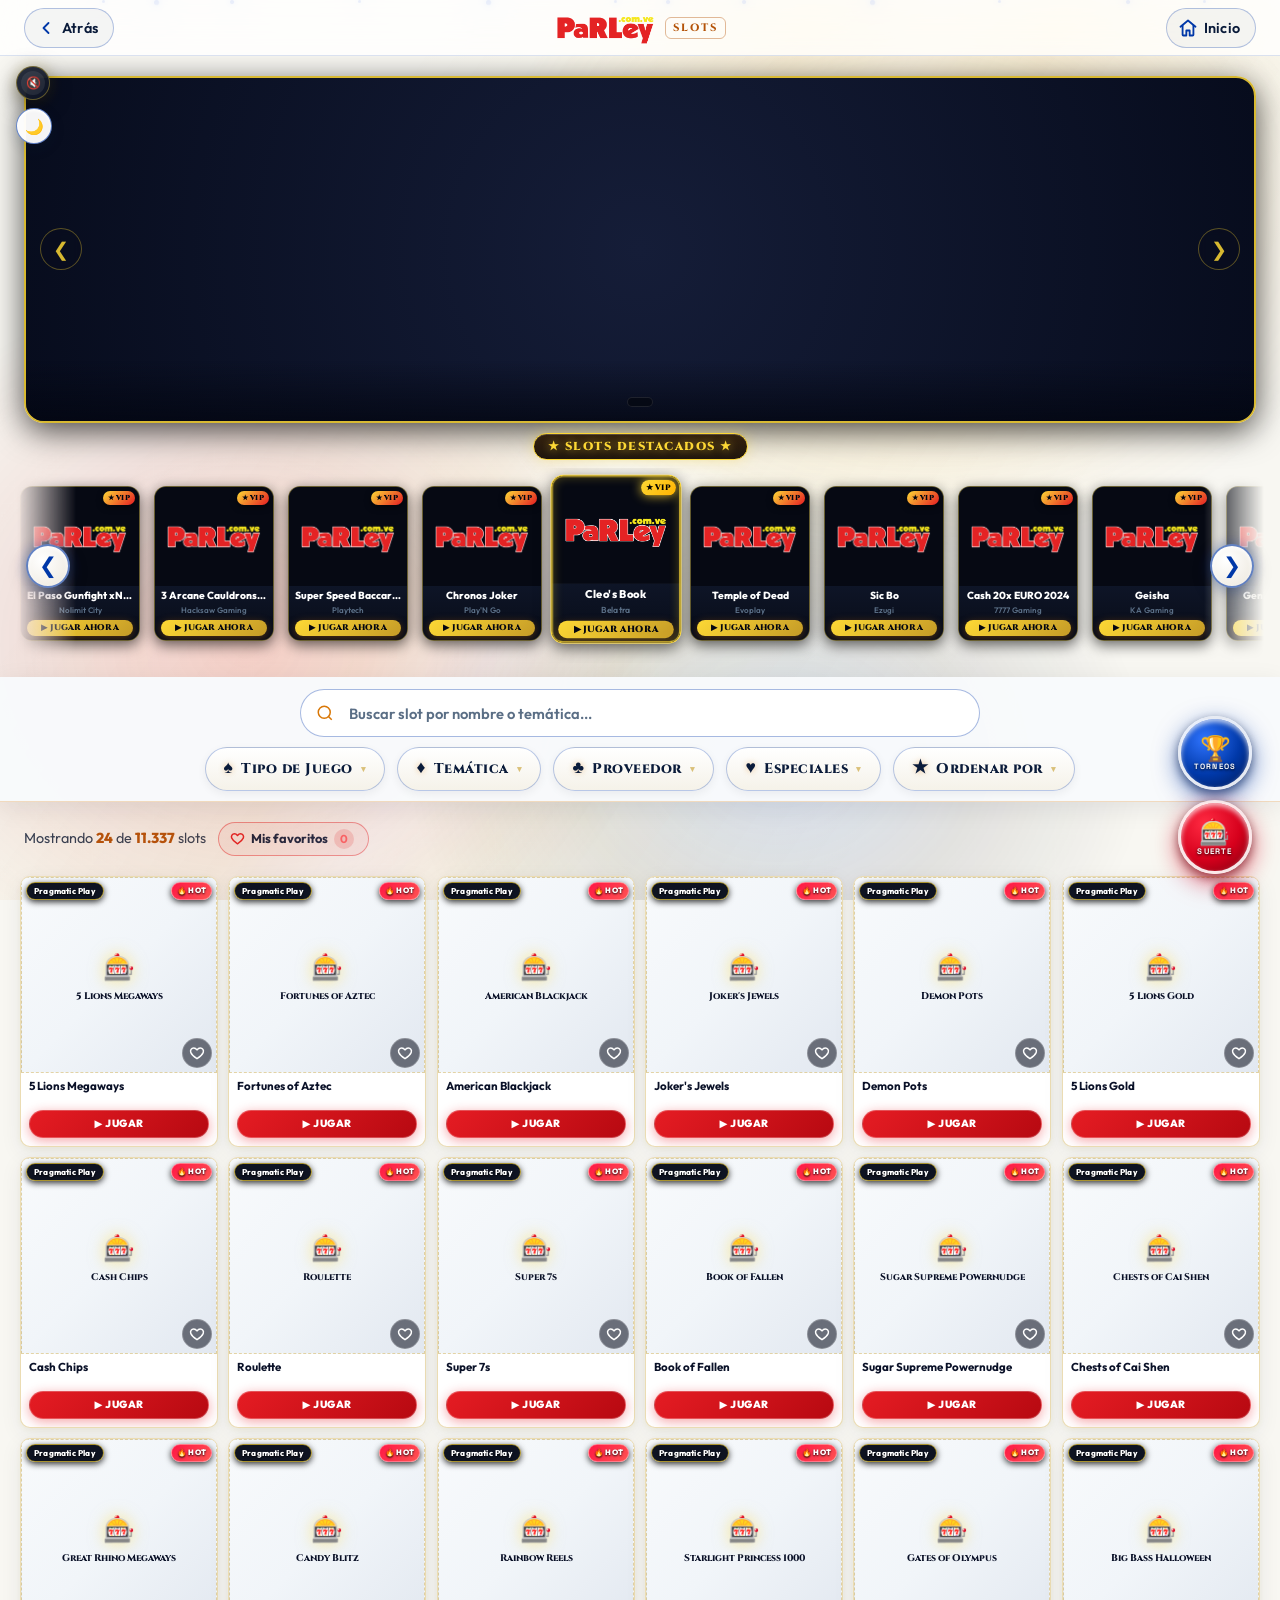
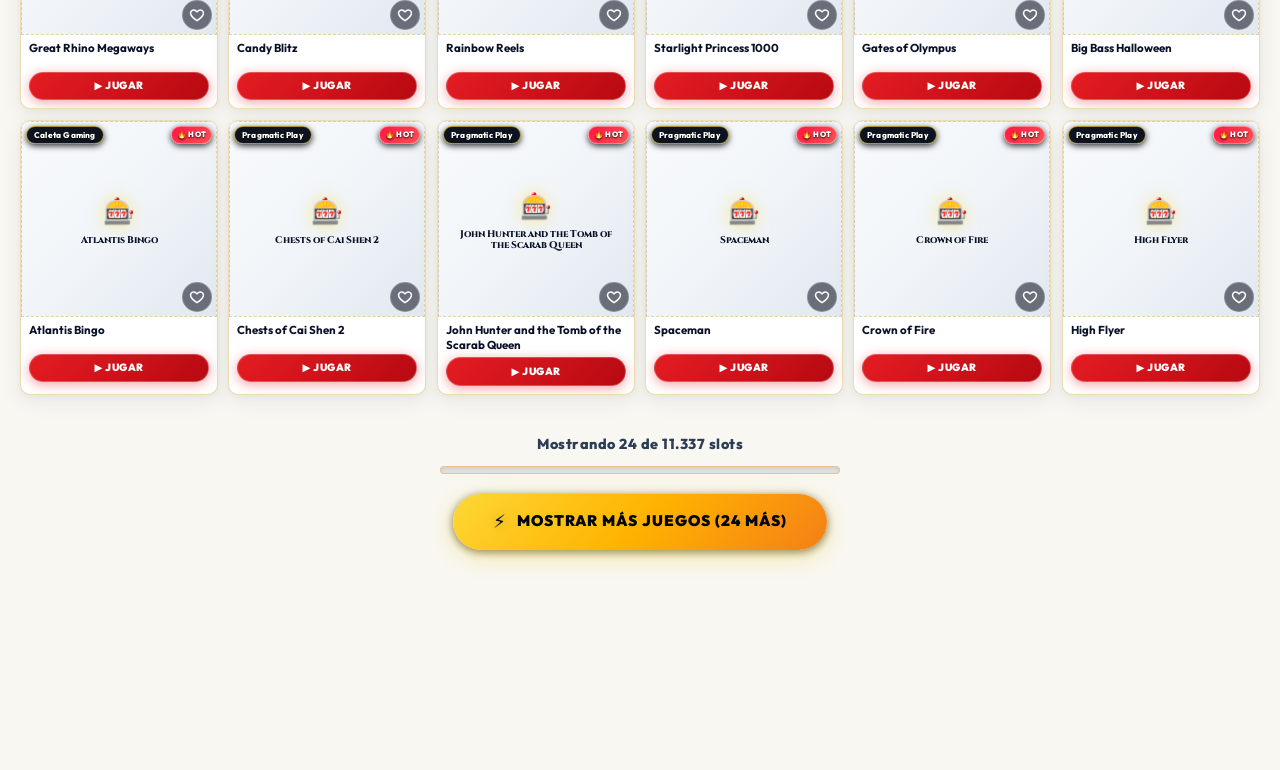
==== commit a2ecd3f4: "fix: "PARLEY SLOTS" siempre visible en la barra superior del celular - En pantallas de hasta 430px l" ====
--- a/index.html
+++ b/index.html
@@ -2271,9 +2271,22 @@
   .ambient-sound-widget { top: calc(var(--topnav-total) + 8px); }
   .theme-toggle-widget { top: calc(var(--topnav-total) + 48px); }
 }
-@media (max-width: 400px) {
-  .top-nav-brand-tag { display: none; }
-  .top-nav-btn { padding: 0 13px 0 9px; }
+/* Celulares: "PARLEY · SLOTS" siempre visible. Se compacta la barra en vez de ocultar.
+   El PNG del logo trae ~25% de margen transparente: se recorta con márgenes negativos
+   para que el logo conserve su tamaño visible ocupando menos espacio. */
+@media (max-width: 430px) {
+  .top-nav-inner { padding: 0 10px; gap: 6px; }
+  .top-nav-btn { height: 38px; padding: 0 11px 0 8px; gap: 4px; font-size: 0.82rem; }
+  .top-nav-btn svg { width: 18px; height: 18px; }
+  .top-nav-brand { gap: 6px; padding: 4px 2px; }
+  .top-nav-brand img { height: 38px; margin: -9px -1px -6px -1px; }
+  .top-nav-brand-tag { font-size: 0.6rem; letter-spacing: 1.3px; padding: 4px 5px 3px; }
+}
+/* Pantallas muy angostas (≤350px): los botones quedan solo con ícono (siguen teniendo
+   su nombre para lectores de pantalla) para que el logo y "SLOTS" no se recorten. */
+@media (max-width: 350px) {
+  .top-nav-btn { width: 40px; padding: 0; justify-content: center; }
+  .top-nav-btn span { position: absolute; width: 1px; height: 1px; overflow: hidden; clip: rect(0 0 0 0); white-space: nowrap; }
 }
 @media (prefers-reduced-motion: reduce) {
   .top-nav { transition: none; }
@@ -2435,6 +2448,7 @@
   .results-bar .active-chips { flex: 1 1 100%; }
   .results-bar .active-chips:empty { display: none; }
 }
+@media (max-width: 380px) { .recent-title { font-size: 0.72rem; letter-spacing: 1px; white-space: nowrap; } }
 
 /* ── Botón Subir (abajo a la izquierda, lejos de Torneos/Suerte) ── */
 .fab-top {
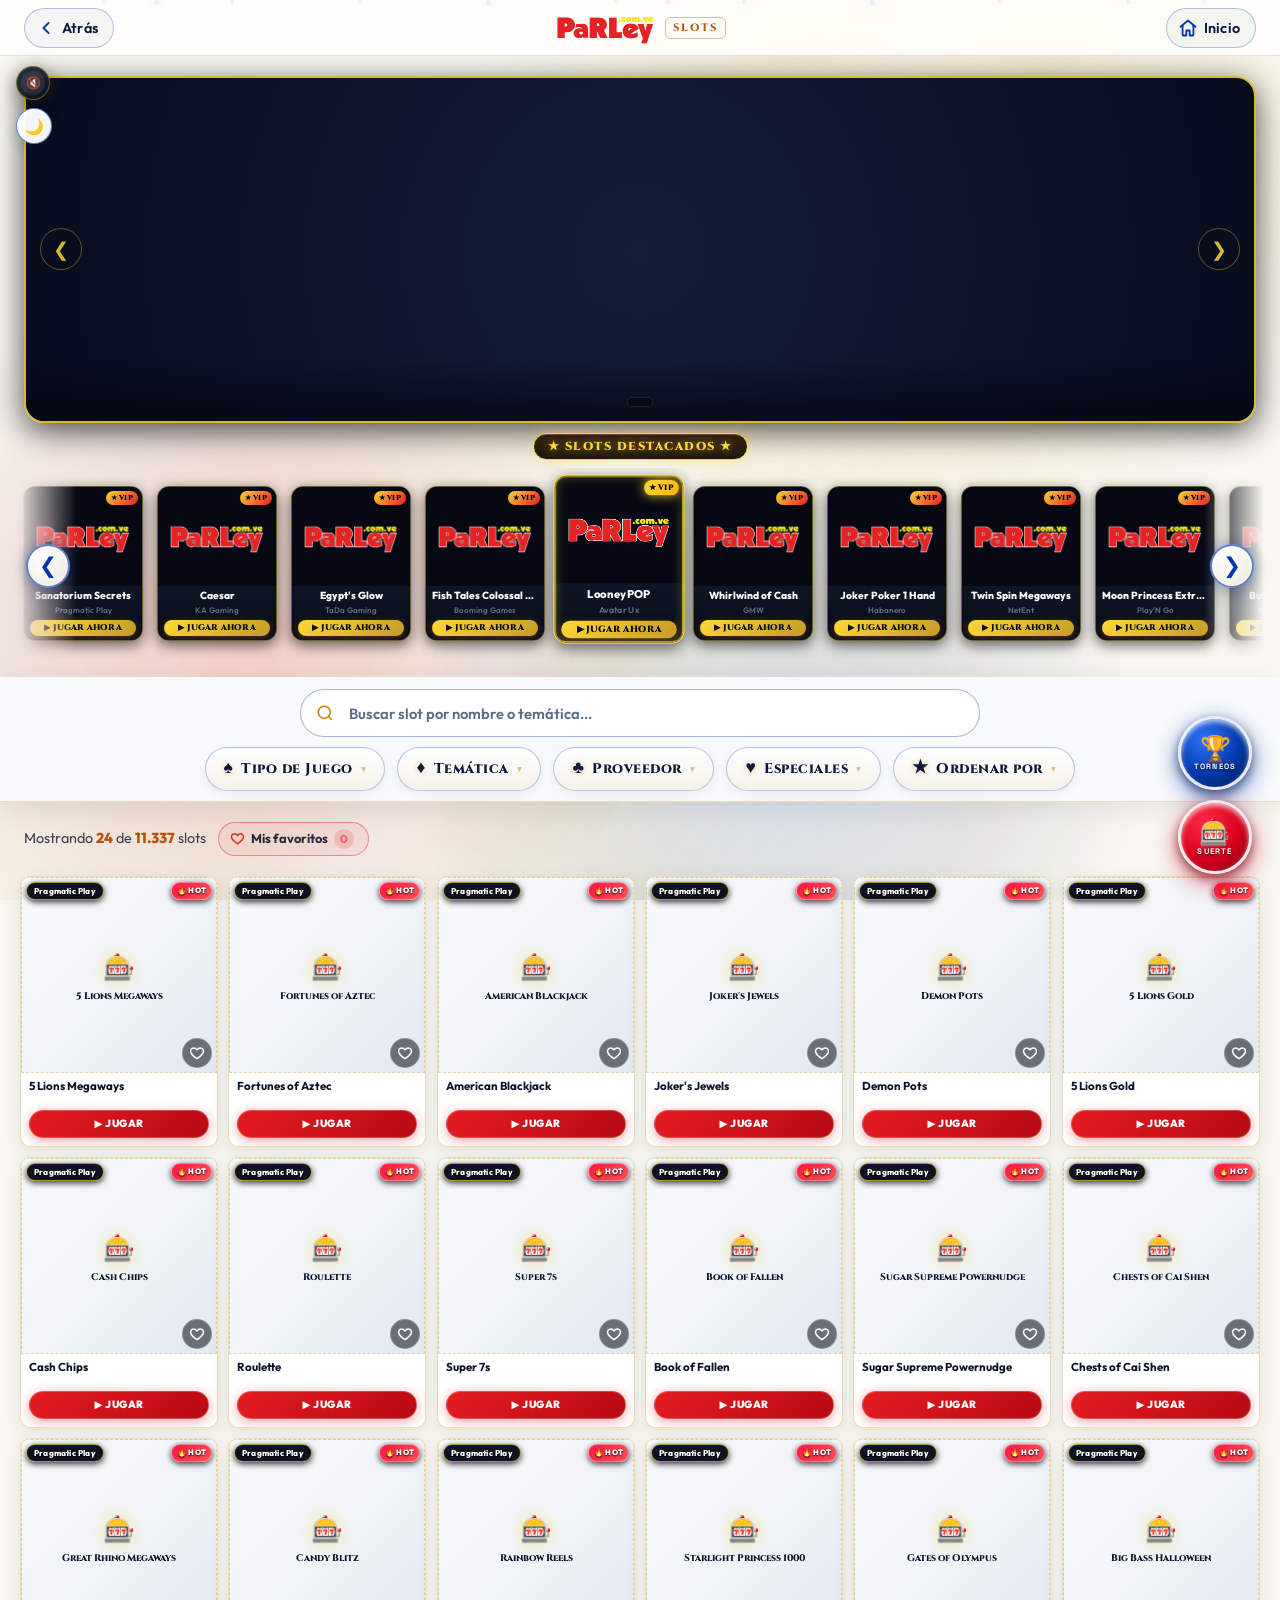
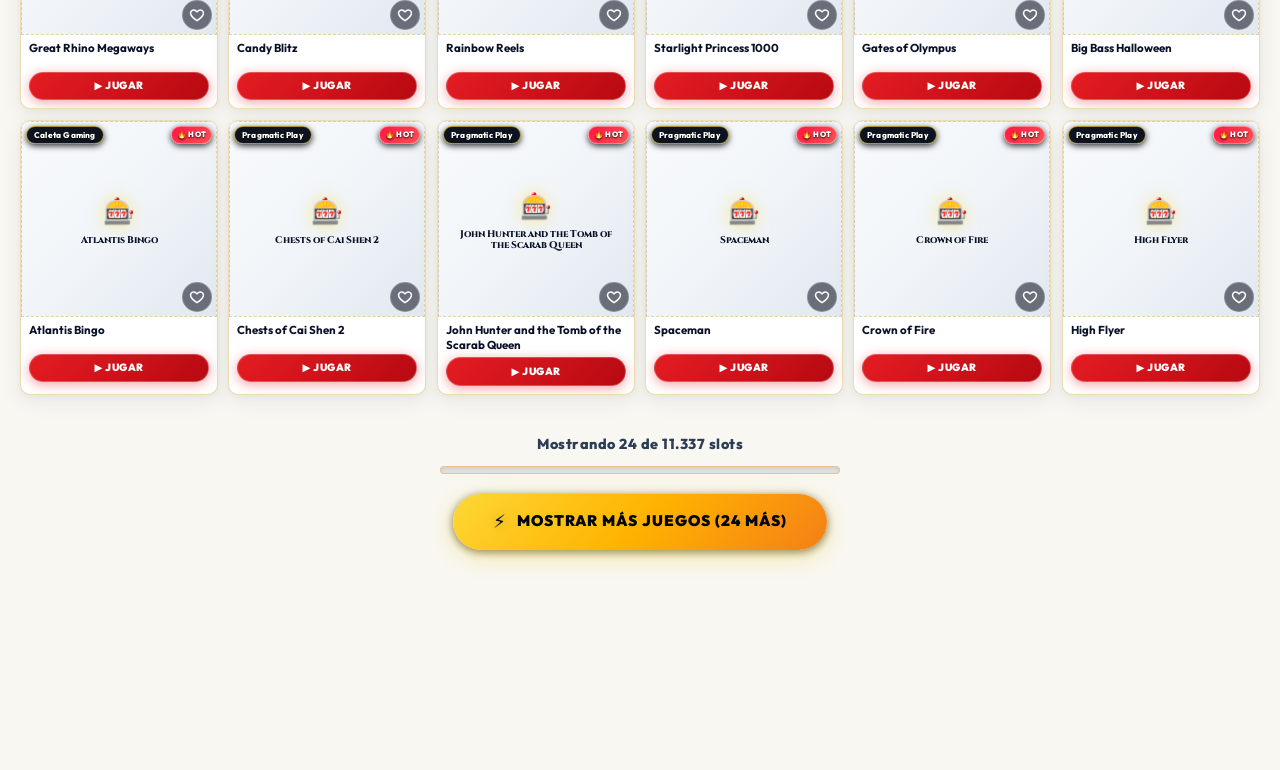
==== commit c7398c14: "feat: modos visuales de temporada (motor + Navidad + admin) - Cargador liviano en index.html: los ar" ====
--- a/index.html
+++ b/index.html
@@ -24,6 +24,84 @@
           document.documentElement.setAttribute('data-theme', 'dark');
         }
       } catch(e) {}
+    })();
+  </script>
+
+  <!-- 🎭 Modos visuales de temporada: cargador liviano.
+       Los archivos del modo (seasons/) solo se descargan si hay uno activo.
+       Configuración: site_config.visual_theme (se edita en Admin → Modos visuales).
+       Vista previa solo para quien la abre: ?modo=navidad  ·  salir: ?modo=off -->
+  <script>
+    (function () {
+      var V = '1';                                   // subir al cambiar archivos de seasons/
+      var AVAILABLE = { navidad: 'Navidad' };        // modos ya construidos
+      var CFG_KEY = 'parley_season_cfg_v1', PREV_KEY = 'parley_season_preview';
+      var current = null, loaded = {};
+      function todayVET() {
+        try { return new Intl.DateTimeFormat('en-CA', { timeZone: 'America/Caracas', year: 'numeric', month: '2-digit', day: '2-digit' }).format(new Date()); }
+        catch (e) { return new Date().toISOString().slice(0, 10); }
+      }
+      function parse(raw) { if (!raw) return null; if (typeof raw === 'object') return raw; try { return JSON.parse(raw); } catch (e) { return null; } }
+      function resolve(cfg) {
+        if (!cfg) return null;
+        var mode = cfg.mode || 'auto', id = null;
+        if (mode === 'off') return null;
+        if (mode !== 'auto') id = mode;
+        else {
+          var d = todayVET(), s = cfg.schedule || {};
+          for (var k in s) { var r = s[k]; if (r && r.start && r.end && d >= r.start && d <= r.end) { id = k; break; } }
+        }
+        if (!id || !AVAILABLE[id]) return null;
+        return {
+          id: id,
+          intensity: /^(sutil|normal|festivo)$/.test(cfg.intensity) ? cfg.intensity : 'normal',
+          greeting: cfg.showGreeting === false ? '' : (typeof cfg.greeting === 'string' && cfg.greeting.trim() ? cfg.greeting.trim().slice(0, 80) : null)
+        };
+      }
+      function load(url, css) {
+        if (!loaded[url]) loaded[url] = new Promise(function (ok, fail) {
+          var el = document.createElement(css ? 'link' : 'script');
+          if (css) { el.rel = 'stylesheet'; el.href = url; } else { el.src = url; el.async = true; }
+          el.onload = ok; el.onerror = function () { delete loaded[url]; fail(new Error(url)); };
+          document.head.appendChild(el);
+        });
+        return loaded[url];
+      }
+      function apply(st) {
+        var key = st ? JSON.stringify(st) : '';
+        if (key === current) return;
+        current = key;
+        if (!st) { if (window.ParleySeasonEngine) window.ParleySeasonEngine.unmount(); return; }
+        var root = document.documentElement, b = 'seasons/';
+        root.setAttribute('data-season', st.id);
+        Promise.all([load(b + 'engine.css?v=' + V, 1), load(b + st.id + '.css?v=' + V, 1), load(b + 'engine.js?v=' + V)])
+          .then(function () { return load(b + st.id + '.js?v=' + V); })
+          .then(function () {
+            if (current !== key) return;
+            var th = window.ParleySeasonThemes && window.ParleySeasonThemes[st.id];
+            if (th && window.ParleySeasonEngine) window.ParleySeasonEngine.mount(th, st);
+          })
+          .catch(function (e) { if (current === key) root.removeAttribute('data-season'); if (window.console) console.warn('[temporada]', e); });
+      }
+      var preview = null;
+      try {
+        var q = new URLSearchParams(location.search).get('modo');
+        if (q === 'off' || q === 'salir') sessionStorage.removeItem(PREV_KEY);
+        else if (q && AVAILABLE[q]) sessionStorage.setItem(PREV_KEY, q);
+        preview = sessionStorage.getItem(PREV_KEY);
+        if (preview && !AVAILABLE[preview]) preview = null;
+      } catch (e) {}
+      window.ParleySeasons = {
+        applyConfig: function (raw) {
+          var cfg = parse(raw);
+          try { if (cfg) localStorage.setItem(CFG_KEY, JSON.stringify(cfg)); else localStorage.removeItem(CFG_KEY); } catch (e) {}
+          if (!preview) apply(resolve(cfg));
+        },
+        resolve: resolve
+      };
+      // Inicio inmediato con la última configuración conocida (sin esperar a Supabase)
+      if (preview) apply({ id: preview, intensity: 'normal', greeting: null, preview: true });
+      else { try { apply(resolve(parse(localStorage.getItem(CFG_KEY)))); } catch (e) {} }
     })();
   </script>
 
@@ -3267,6 +3345,8 @@
   }
 
   function applyLiveSiteConfig(configMap) {
+    // 🎭 Modo visual de temporada (encender / apagar / programado desde el admin)
+    try { if (window.ParleySeasons) window.ParleySeasons.applyConfig(configMap.visual_theme); } catch (e) {}
     if (configMap.site_title) {
       document.title = configMap.site_title;
     }
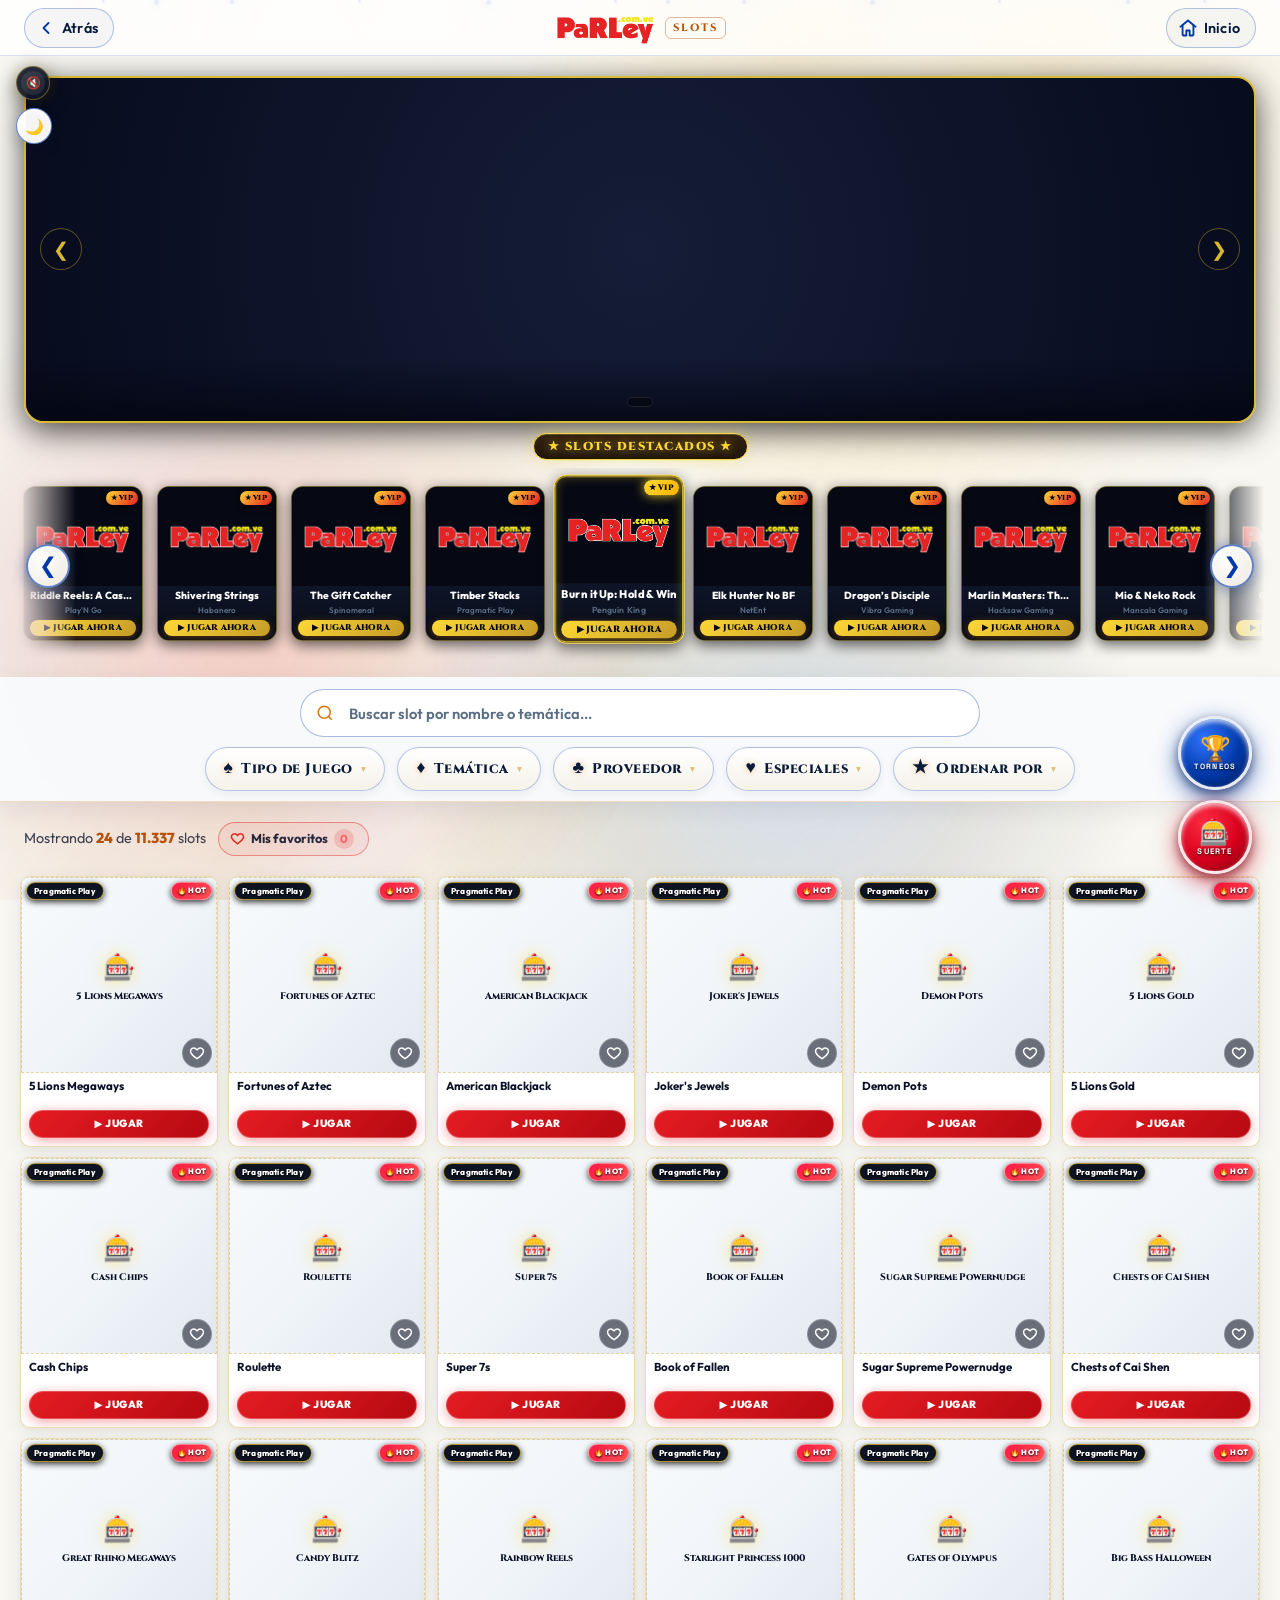
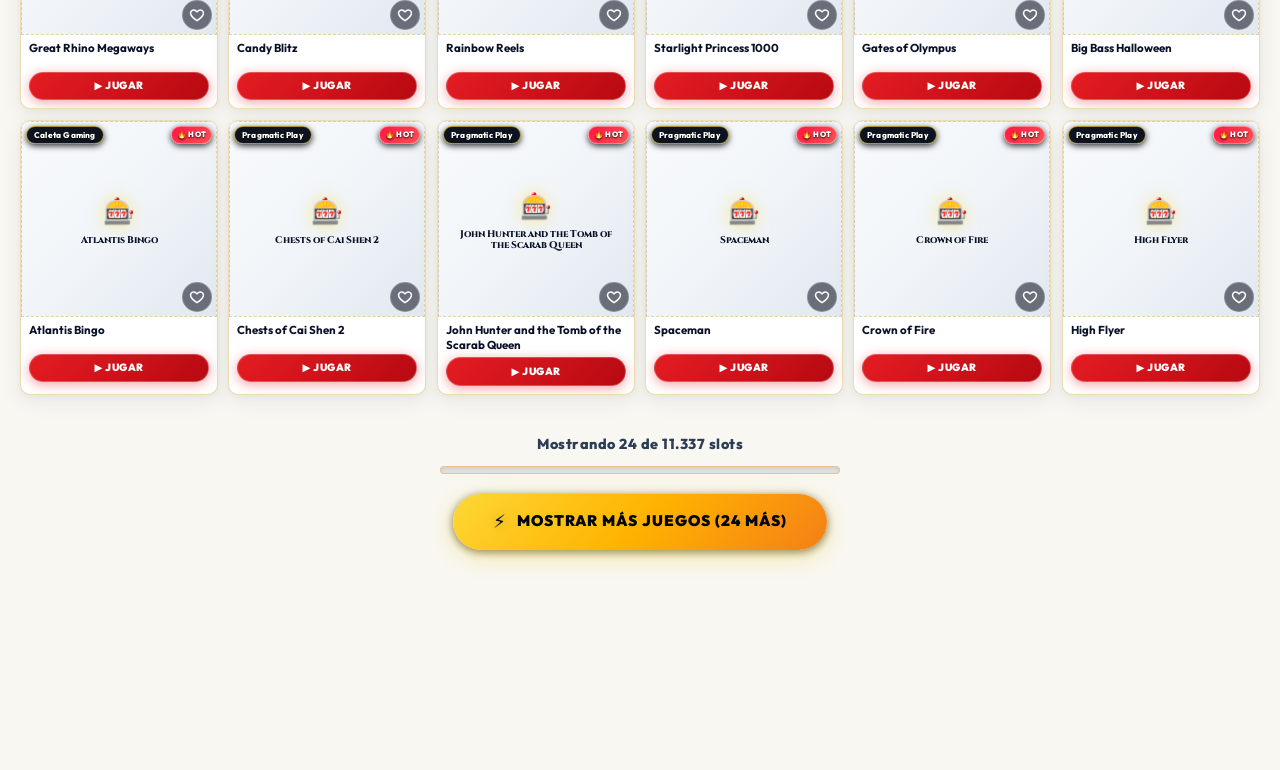
==== commit 293d0bb1: "feat: modo visual Año Nuevo ("Medianoche de gala") - Burbujas de champán y un fuego artificial lejan" ====
--- a/index.html
+++ b/index.html
@@ -33,8 +33,8 @@
        Vista previa solo para quien la abre: ?modo=navidad  ·  salir: ?modo=off -->
   <script>
     (function () {
-      var V = '1';                                   // subir al cambiar archivos de seasons/
-      var AVAILABLE = { navidad: 'Navidad' };        // modos ya construidos
+      var V = '2';                                   // subir al cambiar archivos de seasons/
+      var AVAILABLE = { navidad: 'Navidad', anio_nuevo: 'Año Nuevo' };        // modos ya construidos
       var CFG_KEY = 'parley_season_cfg_v1', PREV_KEY = 'parley_season_preview';
       var current = null, loaded = {};
       function todayVET() {
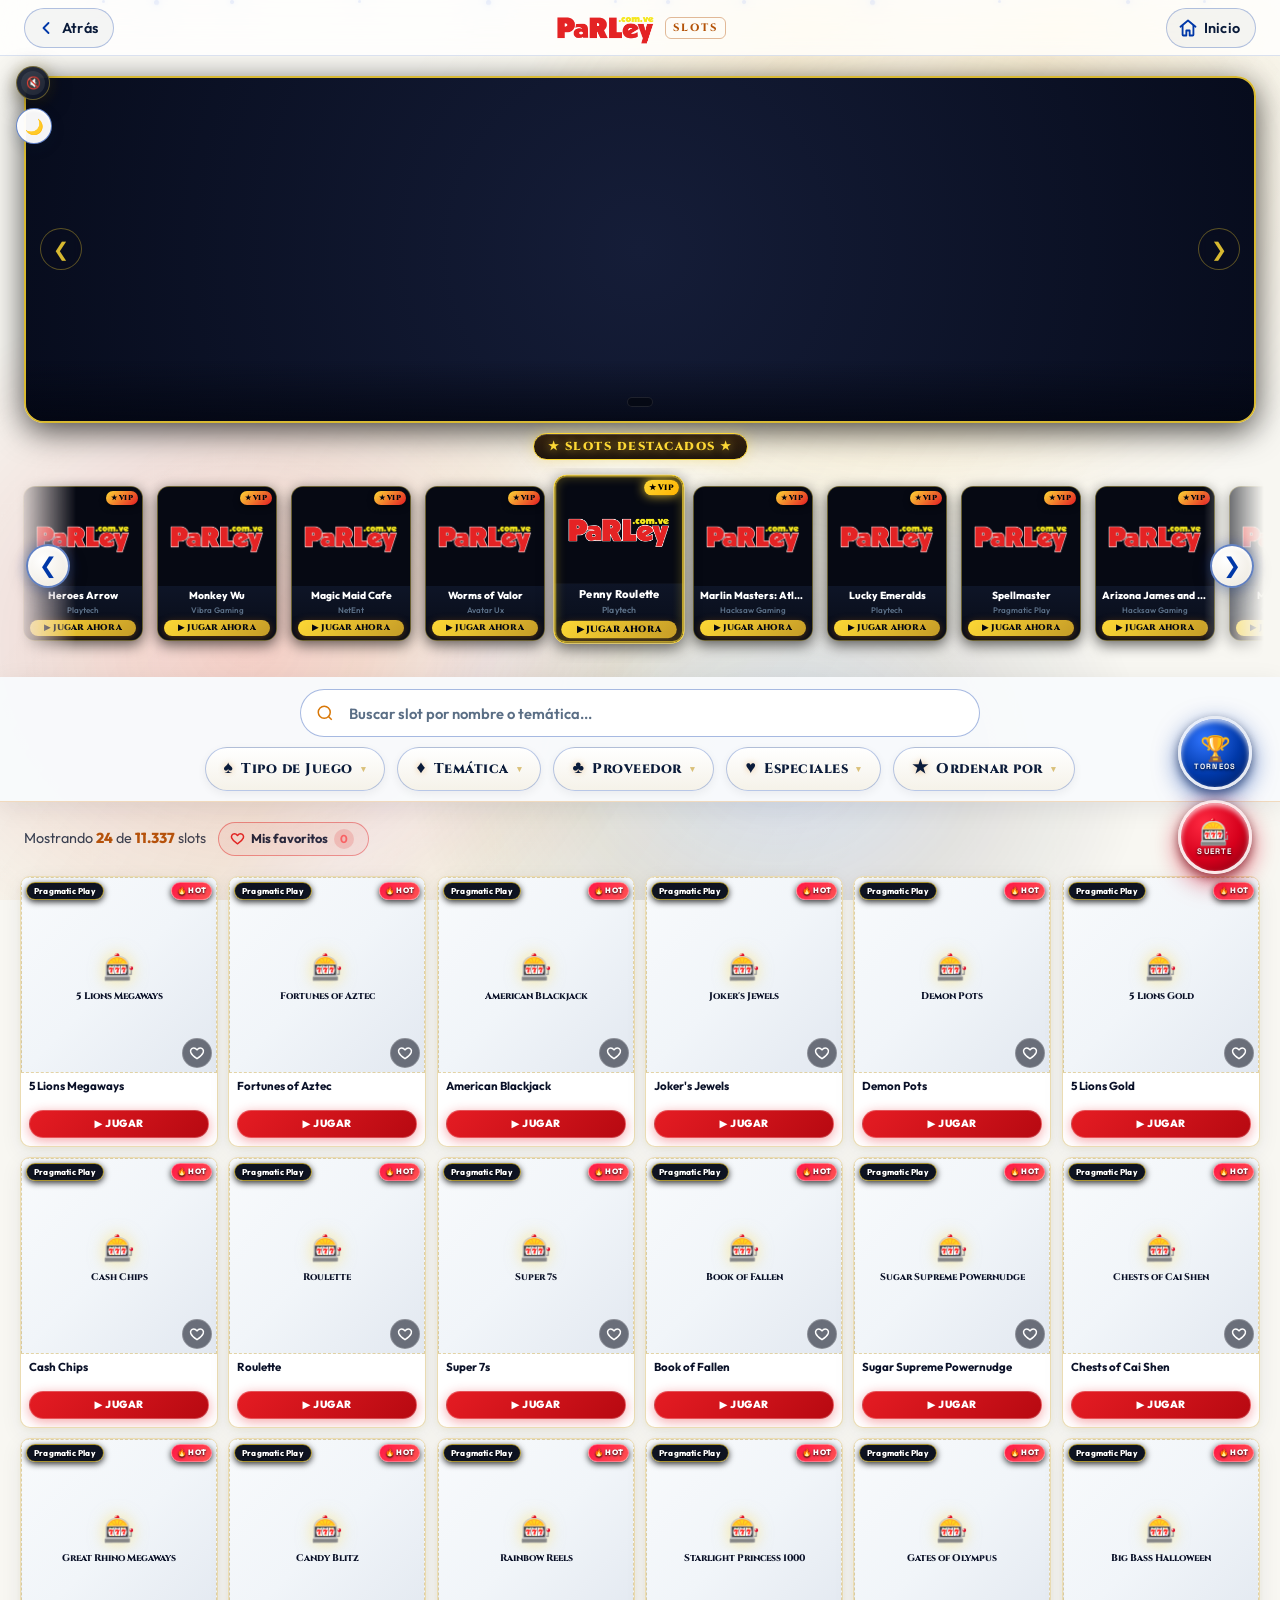
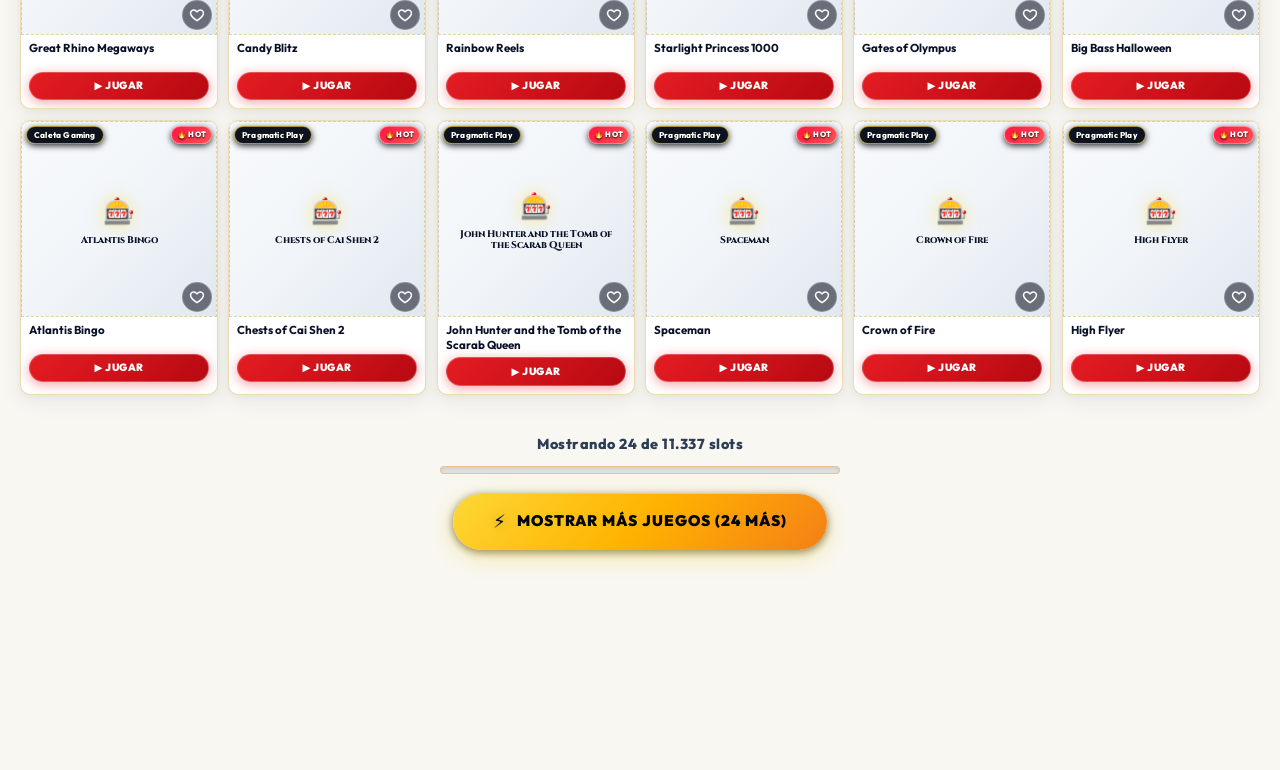
==== commit 20b09a3a: "feat: modos San Valentín, Carnaval, Halloween y Vacacional - San Valentín ("Rosé"): corazones con pr" ====
--- a/index.html
+++ b/index.html
@@ -33,8 +33,8 @@
        Vista previa solo para quien la abre: ?modo=navidad  ·  salir: ?modo=off -->
   <script>
     (function () {
-      var V = '2';                                   // subir al cambiar archivos de seasons/
-      var AVAILABLE = { navidad: 'Navidad', anio_nuevo: 'Año Nuevo' };        // modos ya construidos
+      var V = '3';                                   // subir al cambiar archivos de seasons/
+      var AVAILABLE = { navidad: 'Navidad', anio_nuevo: 'Año Nuevo', san_valentin: 'San Valentín', carnaval: 'Carnaval', halloween: 'Halloween', vacacional: 'Vacacional' };        // modos ya construidos
       var CFG_KEY = 'parley_season_cfg_v1', PREV_KEY = 'parley_season_preview';
       var current = null, loaded = {};
       function todayVET() {
@@ -49,7 +49,11 @@
         if (mode !== 'auto') id = mode;
         else {
           var d = todayVET(), s = cfg.schedule || {};
-          for (var k in s) { var r = s[k]; if (r && r.start && r.end && d >= r.start && d <= r.end) { id = k; break; } }
+          for (var k in s) {
+            var r = s[k]; if (!r) continue;
+            // cada modo puede tener un segundo periodo opcional (p. ej. Vacacional: Semana Santa y julio–agosto)
+            if ((r.start && r.end && d >= r.start && d <= r.end) || (r.start2 && r.end2 && d >= r.start2 && d <= r.end2)) { id = k; break; }
+          }
         }
         if (!id || !AVAILABLE[id]) return null;
         return {
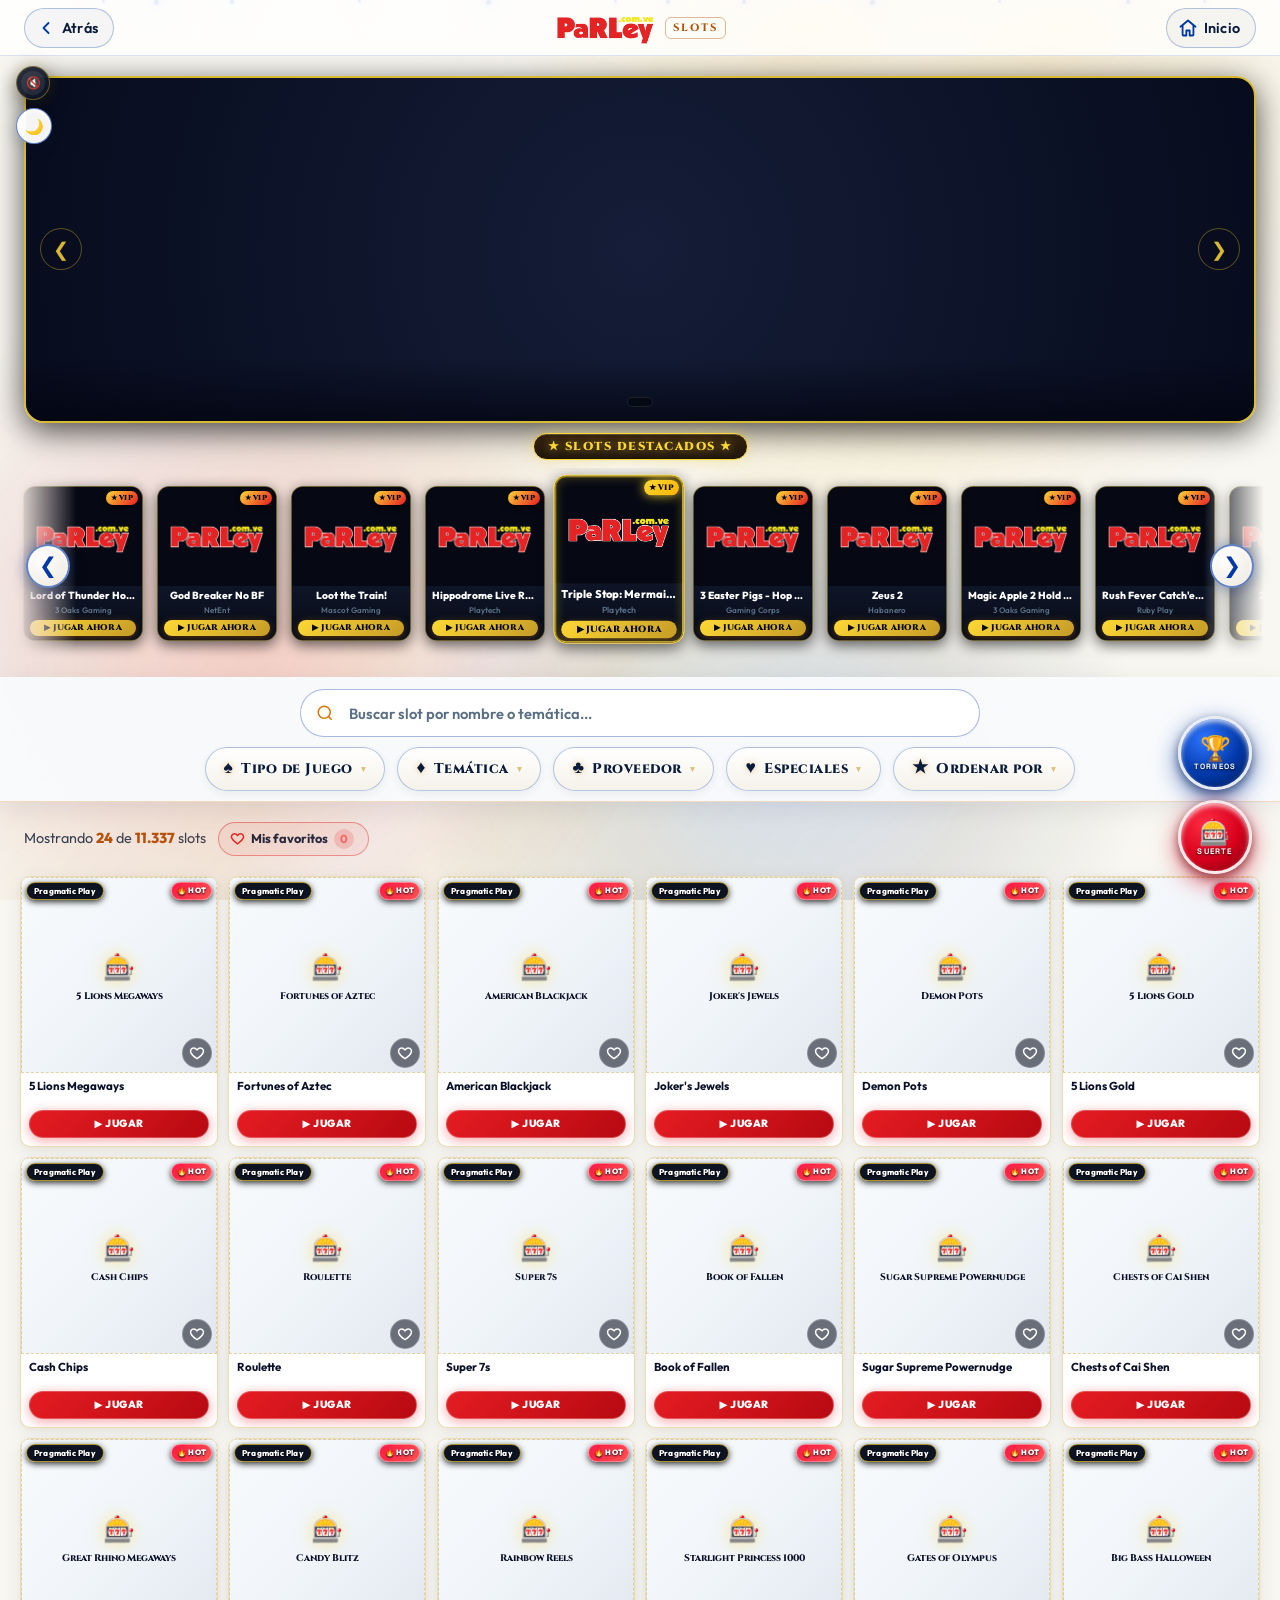
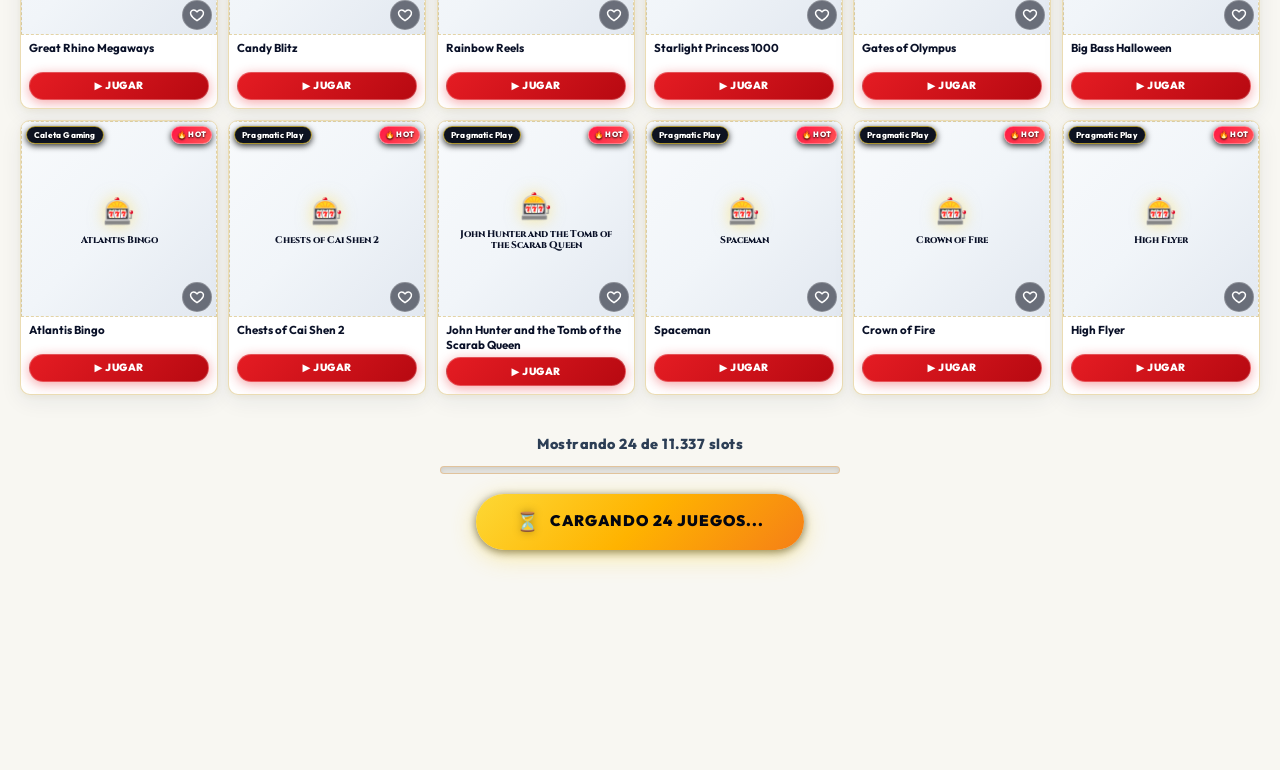
==== commit dec12fc6: "fix: columna ordenada de botones flotantes en los modos de temporada - Música, tema y efectos en una" ====
--- a/index.html
+++ b/index.html
@@ -33,7 +33,7 @@
        Vista previa solo para quien la abre: ?modo=navidad  ·  salir: ?modo=off -->
   <script>
     (function () {
-      var V = '3';                                   // subir al cambiar archivos de seasons/
+      var V = '4';                                   // subir al cambiar archivos de seasons/
       var AVAILABLE = { navidad: 'Navidad', anio_nuevo: 'Año Nuevo', san_valentin: 'San Valentín', carnaval: 'Carnaval', halloween: 'Halloween', vacacional: 'Vacacional' };        // modos ya construidos
       var CFG_KEY = 'parley_season_cfg_v1', PREV_KEY = 'parley_season_preview';
       var current = null, loaded = {};
